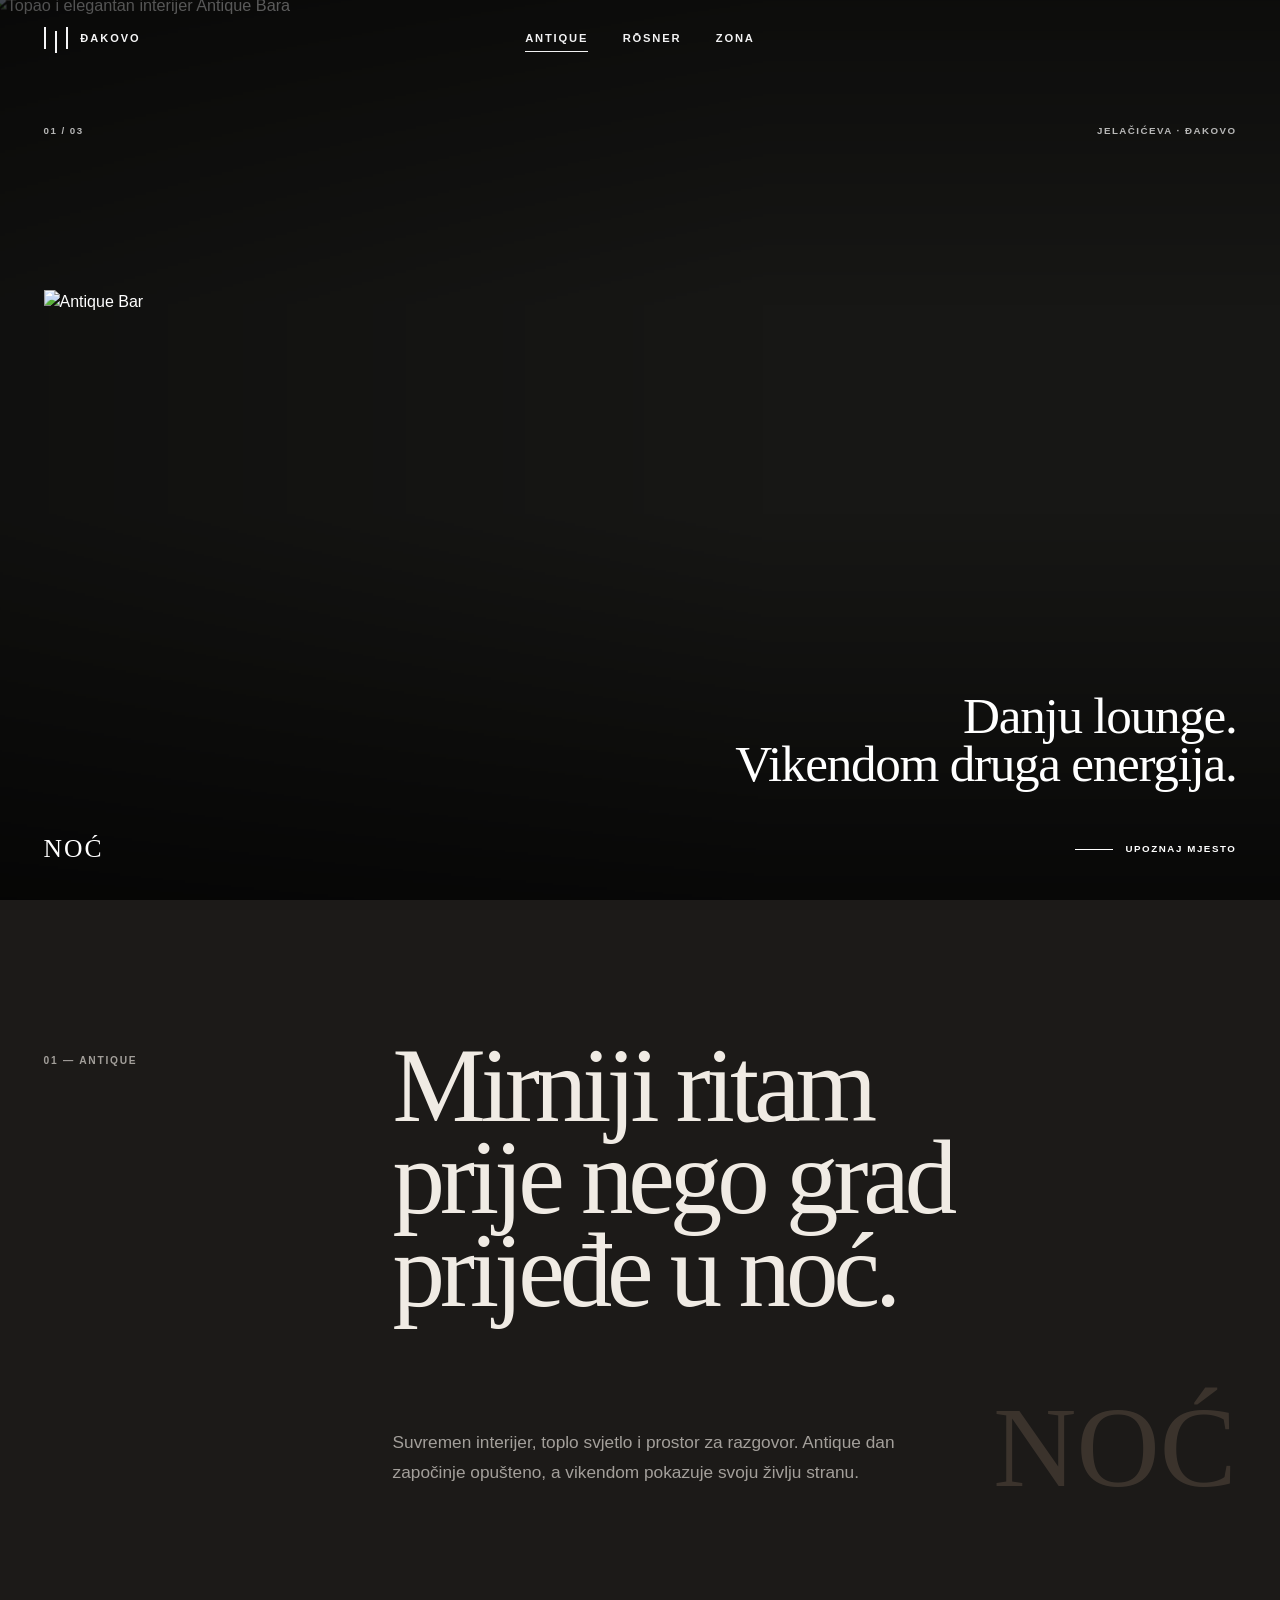
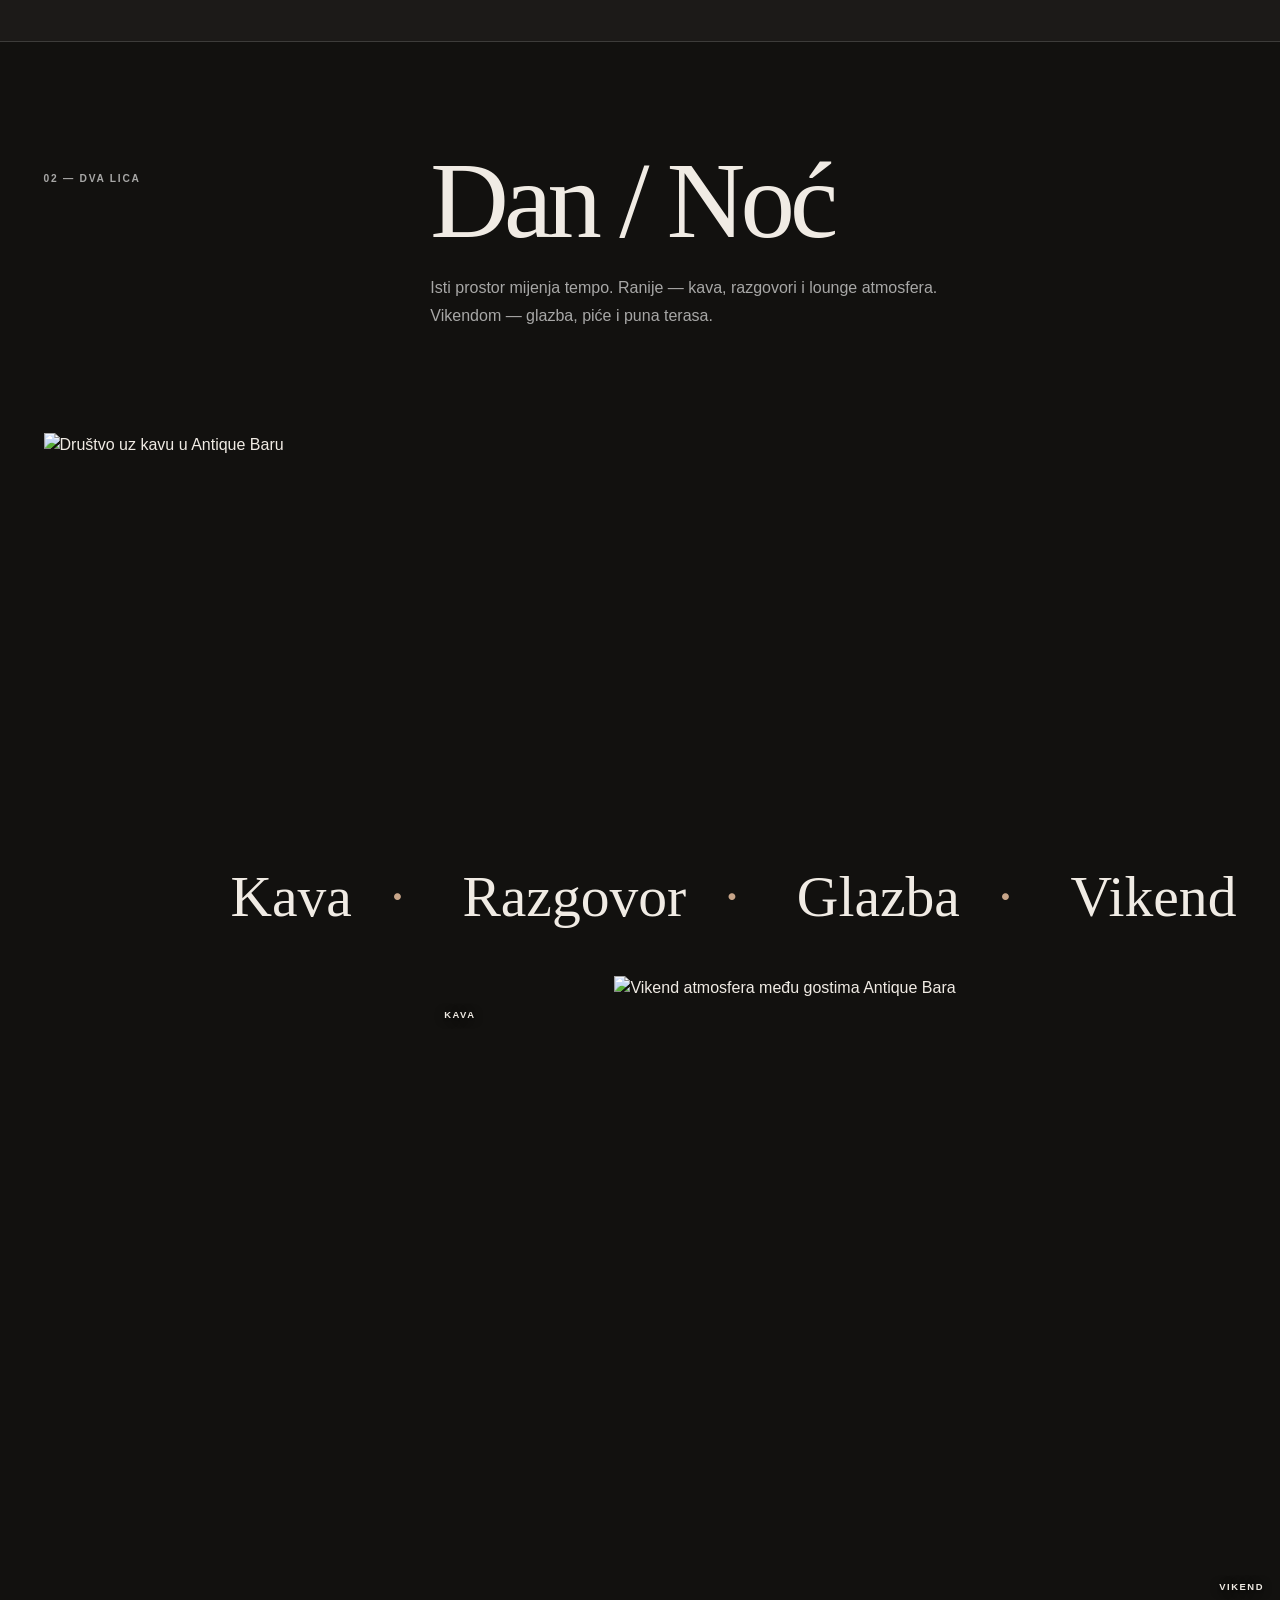
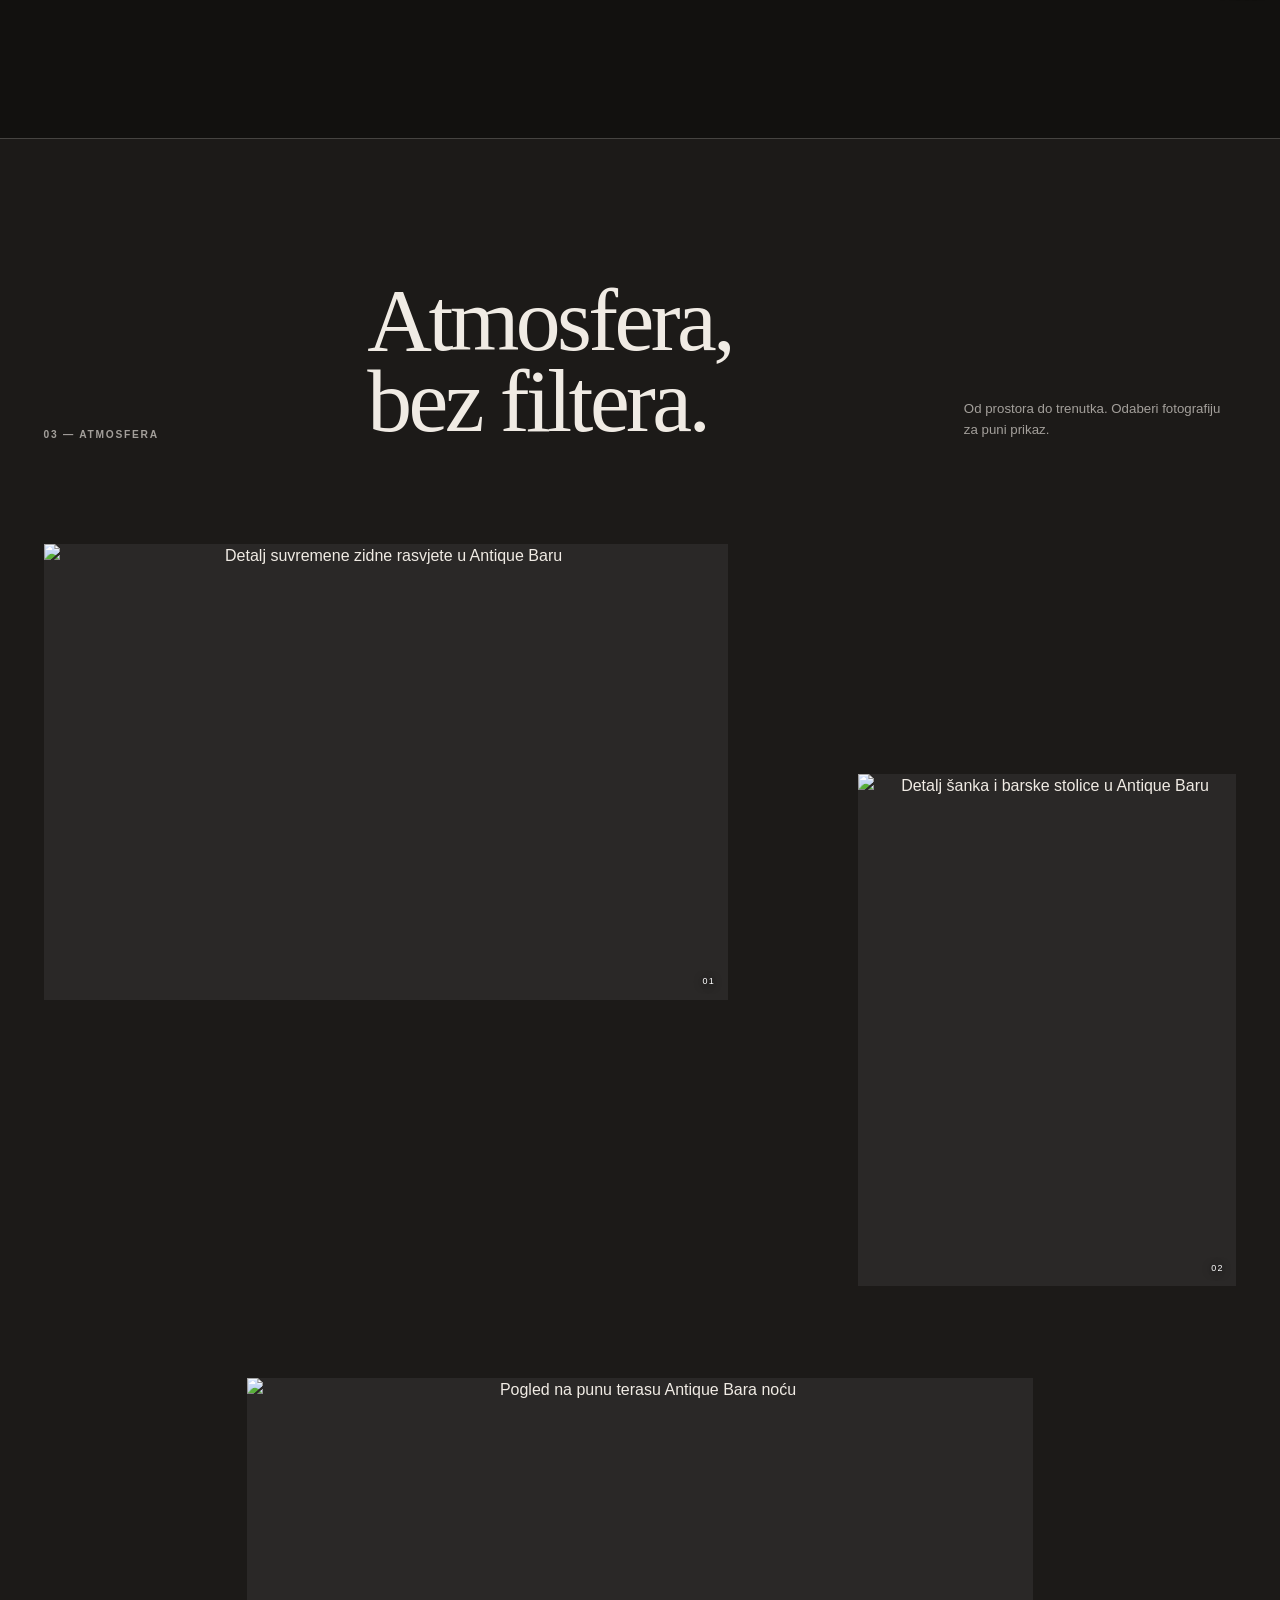
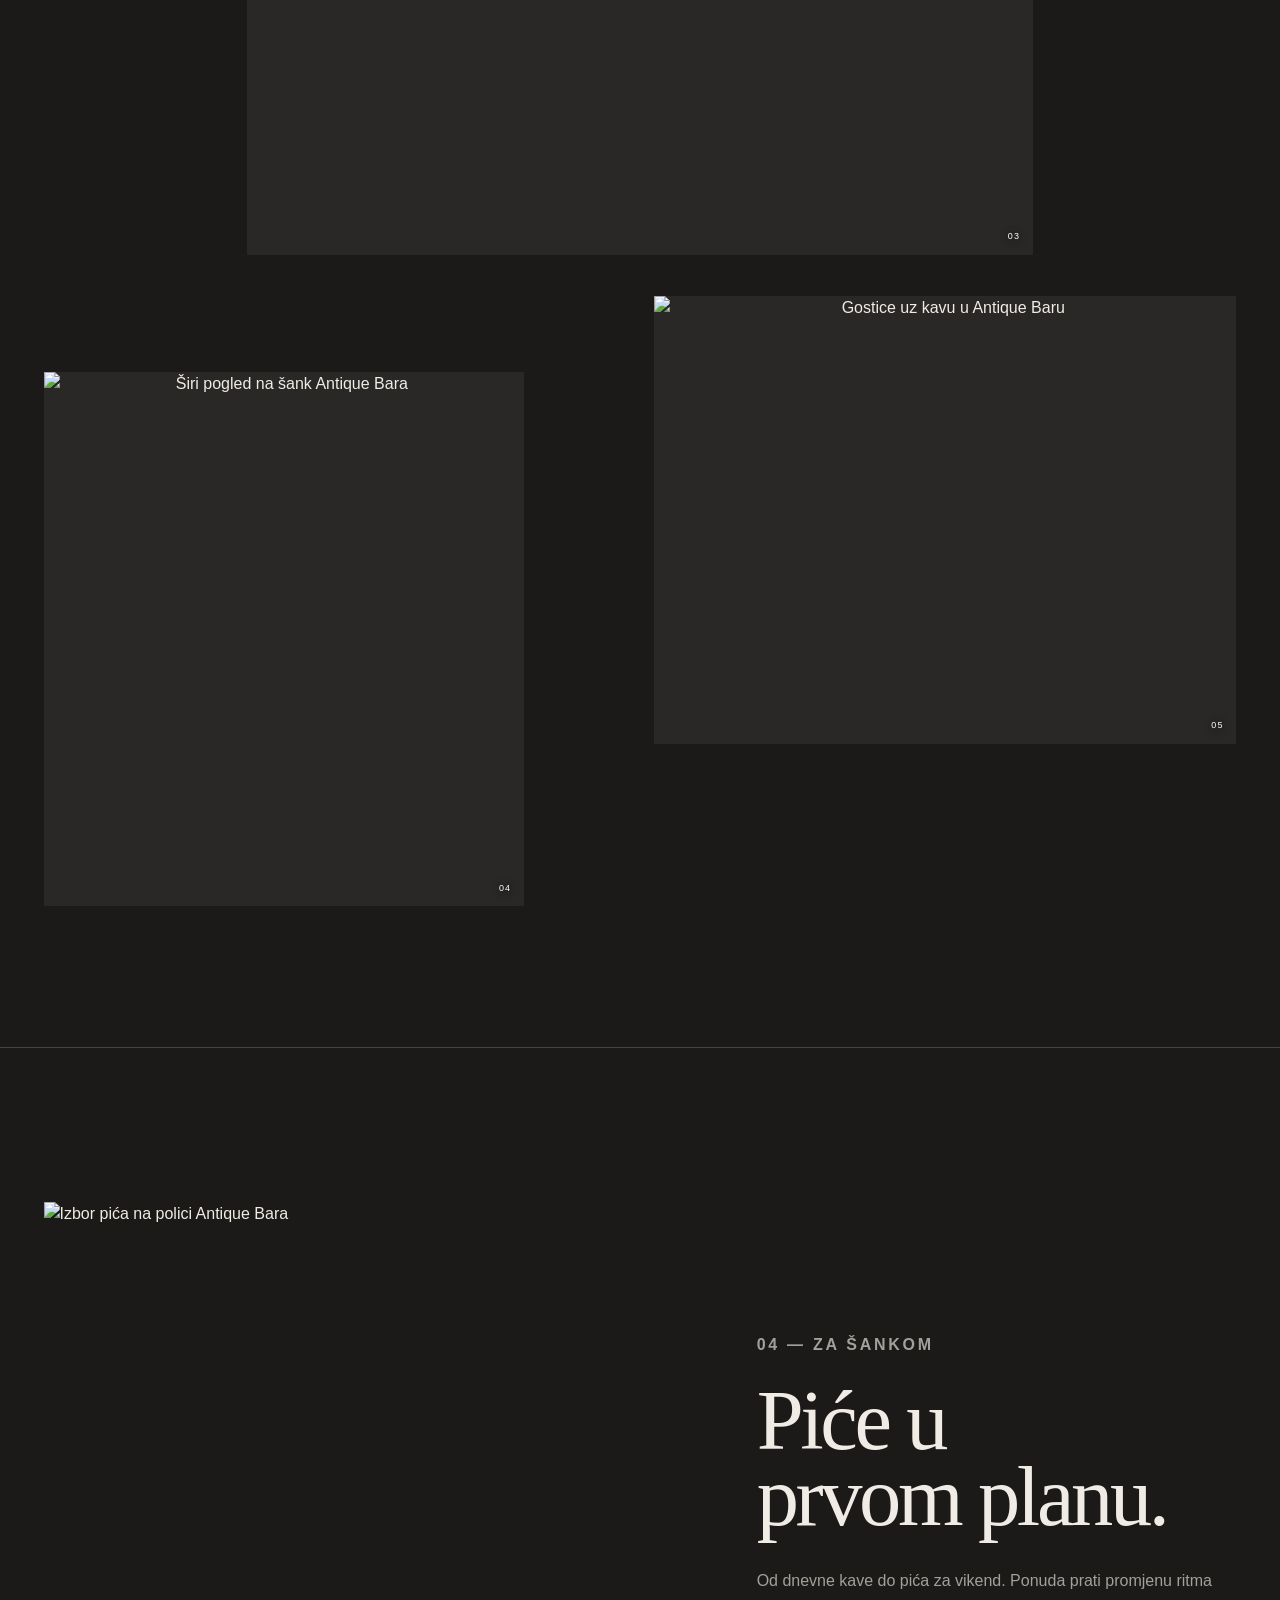
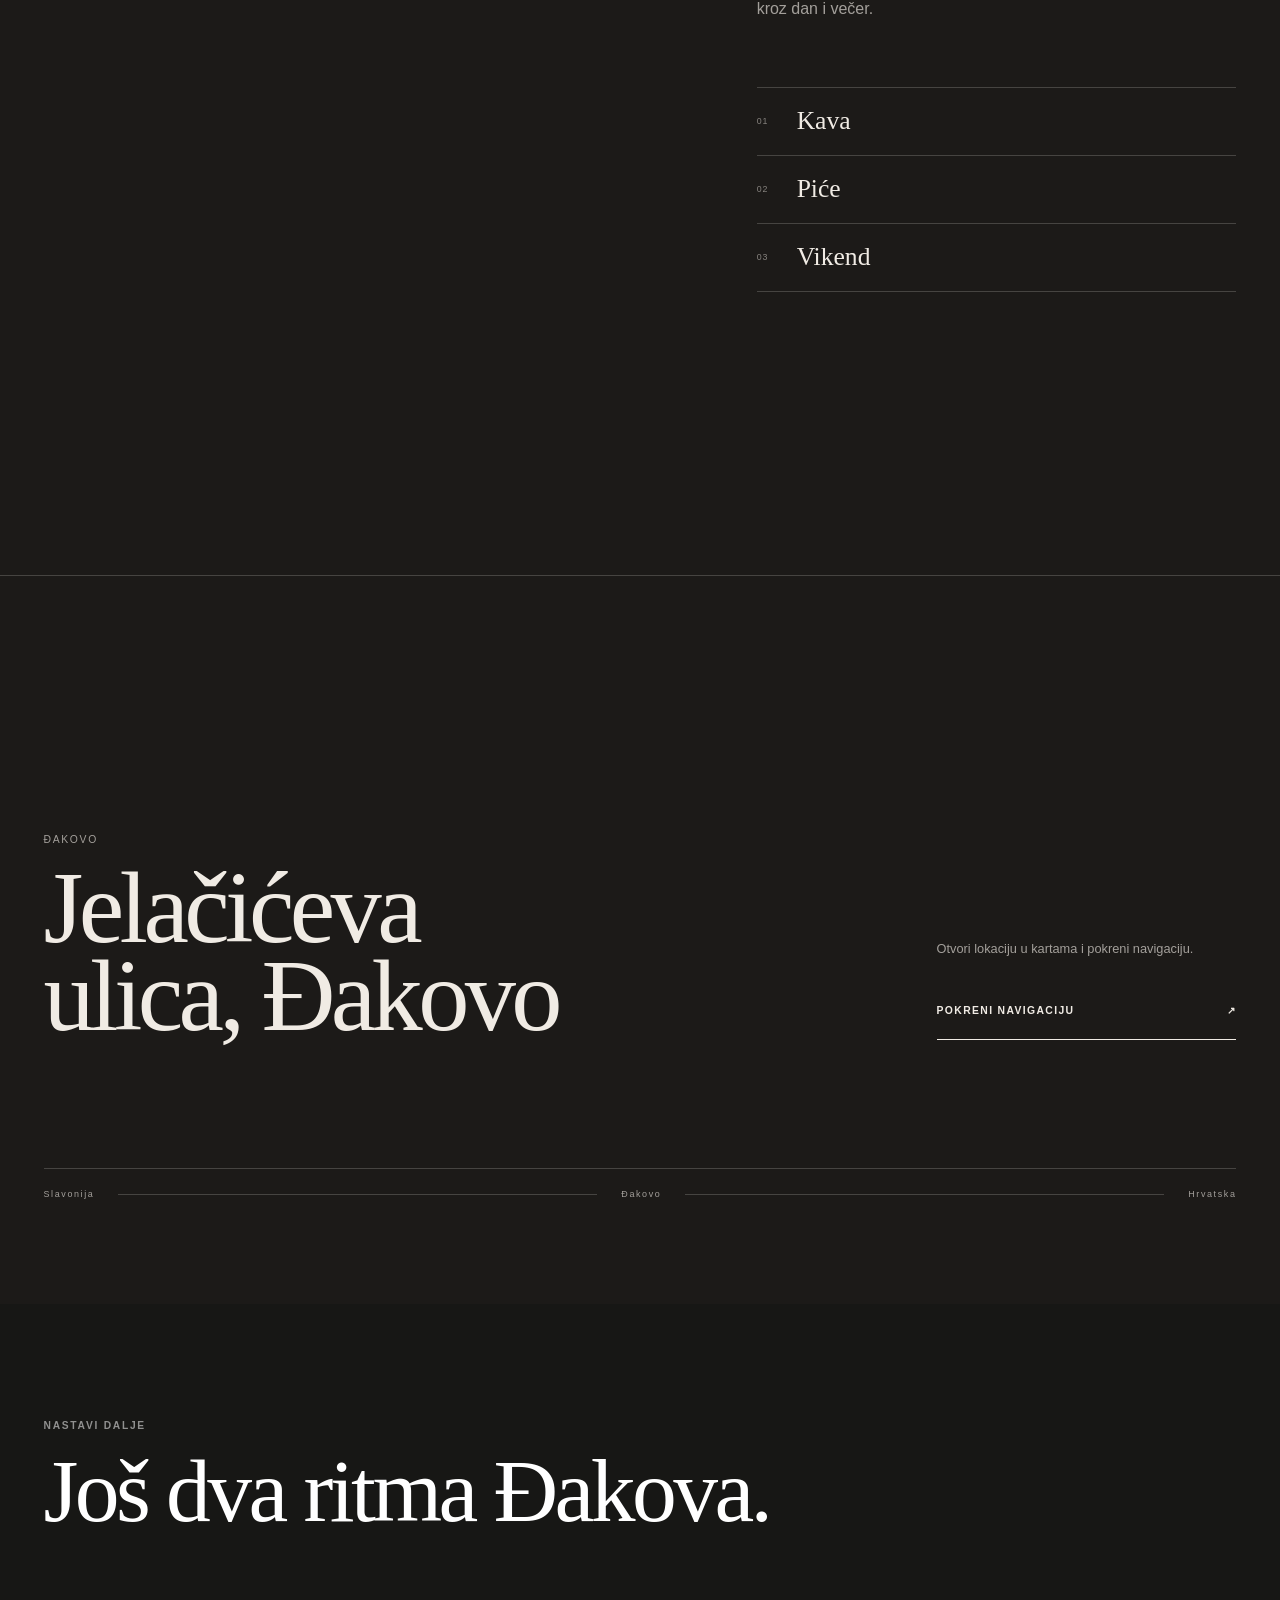
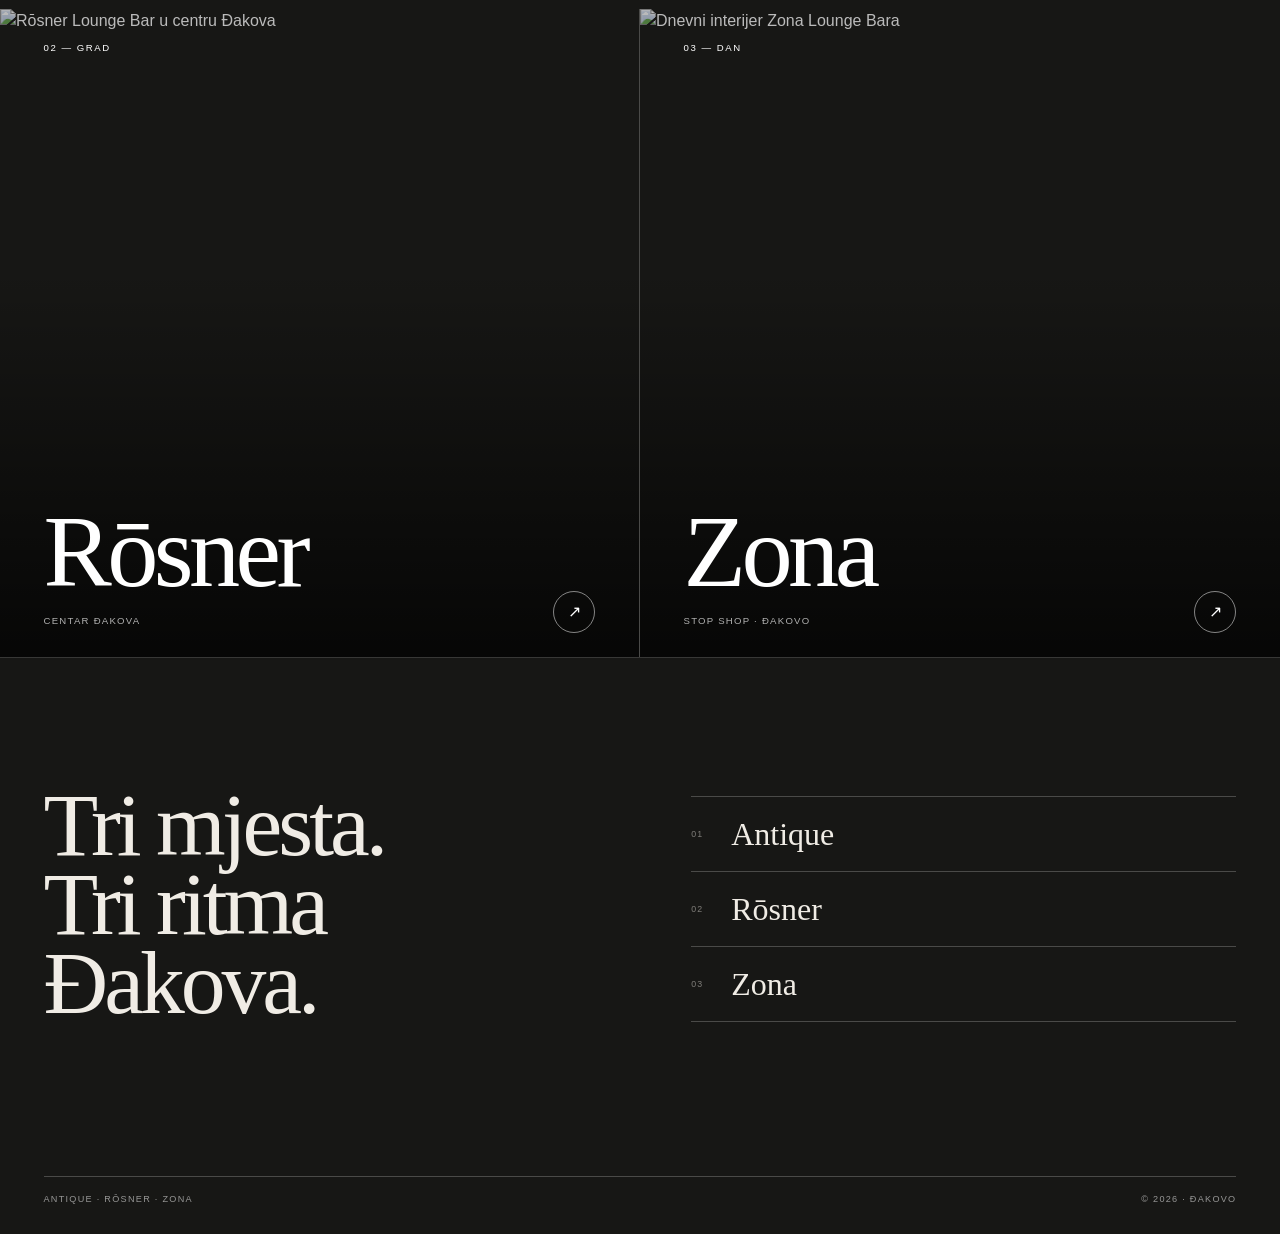
==== antiquebar.html @ 0ce7a8df "Add files via upload" ====
<!doctype html>
<html lang="hr">
  <head>
    <meta charset="utf-8">
    <meta name="viewport" content="width=device-width, initial-scale=1">
    <meta name="theme-color" content="#1c1a18">
    <meta name="description" content="Antique Bar u Jelačićevoj ulici u Đakovu — elegantan lounge tijekom dana i druga energija vikendom.">
    <title>Antique Bar | Đakovo</title>
    <link rel="icon" href="assets/icon.svg" type="image/svg+xml">
    <link rel="stylesheet" href="styles.css">
    <script src="script.js" defer></script>
  </head>
  <body>
    <a class="skip-link" href="#main-content">Preskoči na sadržaj</a>
    <header class="site-header site-header--antique">
      <a href="index.html" class="site-mark" aria-label="Početna stranica" data-page-link><span aria-hidden="true" class="site-mark__bars"><i></i><i></i><i></i></span><span class="site-mark__text">Đakovo</span></a>
      <nav class="desktop-nav" aria-label="Odabir lokala"><a class="is-active" href="antiquebar.html">Antique</a><a href="rosner.html" data-page-link>Rōsner</a><a href="zona.html" data-page-link>Zona</a></nav>
      <button class="menu-toggle" type="button" aria-expanded="false" aria-controls="mobile-menu" aria-label="Otvori izbornik" data-menu-toggle><span>Menu</span><svg aria-hidden="true" viewBox="0 0 24 24" fill="none"><path d="M3 7h18M3 17h18" stroke="currentColor" stroke-width="1.5"/></svg></button>
      <span class="scroll-progress" aria-hidden="true"></span>
    </header>
    <div id="mobile-menu" class="mobile-menu" aria-hidden="true" data-mobile-menu>
      <p class="mobile-menu__label">Tri ritma Đakova</p>
      <nav aria-label="Mobilni odabir lokala"><div><a href="antiquebar.html"><span>01</span><strong>Antique</strong><small>Noć</small></a></div><div><a href="rosner.html" data-page-link><span>02</span><strong>Rōsner</strong><small>Grad</small></a></div><div><a href="zona.html" data-page-link><span>03</span><strong>Zona</strong><small>Dan</small></a></div></nav>
      <div class="mobile-menu__footer"><span>Antique · Rōsner · Zona</span><span>Đakovo</span></div>
    </div>

    <main id="main-content" class="venue-page" data-theme="antique">
      <section class="venue-hero venue-hero--antique" aria-labelledby="venue-title">
        <h1 id="venue-title" class="sr-only">Antique Bar</h1>
        <img class="venue-hero__image" src="assets/images/antique/bar-wide.webp" alt="Topao i elegantan interijer Antique Bara" width="1536" height="1024" fetchpriority="high">
        <span class="venue-hero__overlay" aria-hidden="true"></span>
        <div class="venue-hero__content">
          <p class="venue-hero__meta"><span>01 / 03</span><span>Jelačićeva · Đakovo</span></p>
          <img class="venue-hero__logo" src="assets/images/antique/logo.png" alt="Antique Bar" width="1942" height="809">
          <p class="venue-hero__statement"><span>Danju lounge.</span><span>Vikendom druga energija.</span></p>
        </div>
        <div class="venue-hero__bottom"><span>Noć</span><a href="#intro" class="scroll-cue"><i aria-hidden="true"></i>Upoznaj mjesto</a></div>
      </section>

      <section id="intro" class="venue-intro section-shell">
        <p class="section-eyebrow" data-reveal>01 — Antique</p>
        <div class="venue-intro__title" data-reveal><h2>Mirniji ritam prije nego grad prijeđe u noć.</h2></div>
        <div class="venue-intro__body" data-reveal><p>Suvremen interijer, toplo svjetlo i prostor za razgovor. Antique dan započinje opušteno, a vikendom pokazuje svoju življu stranu.</p><span aria-hidden="true">Noć</span></div>
      </section>

      <section class="venue-story venue-story--antique">
        <div class="section-shell venue-story__header"><p class="section-eyebrow" data-reveal>02 — Dva lica</p><div data-reveal><h2>Dan / Noć</h2><p>Isti prostor mijenja tempo. Ranije — kava, razgovori i lounge atmosfera. Vikendom — glazba, piće i puna terasa.</p></div></div>
        <div class="venue-story__visuals">
          <div class="story-image story-image--primary" data-reveal><img src="assets/images/antique/coffee-friends.webp" alt="Društvo uz kavu u Antique Baru" width="1081" height="1455" loading="lazy"><span>Kava</span></div>
          <div class="story-words" aria-hidden="true"><span>Kava</span><span>Razgovor</span><span>Glazba</span><span>Vikend</span></div>
          <div class="story-image story-image--secondary" data-reveal><img src="assets/images/antique/nightlife.webp" alt="Vikend atmosfera među gostima Antique Bara" width="1254" height="1254" loading="lazy"><span>Vikend</span></div>
        </div>
      </section>

      <section class="venue-gallery section-shell" aria-labelledby="gallery-title">
        <div class="venue-gallery__header"><p class="section-eyebrow">03 — Atmosfera</p><h2 id="gallery-title">Atmosfera, bez filtera.</h2><p>Od prostora do trenutka. Odaberi fotografiju za puni prikaz.</p></div>
        <div class="gallery-grid">
          <button class="gallery-item" type="button" data-gallery-item data-src="assets/images/antique/wall-lights.webp" data-alt="Detalj suvremene zidne rasvjete u Antique Baru" aria-label="Otvori fotografiju 1"><img src="assets/images/antique/wall-lights.webp" alt="Detalj suvremene zidne rasvjete u Antique Baru" width="1536" height="1024" loading="lazy"><span>01</span></button>
          <button class="gallery-item" type="button" data-gallery-item data-src="assets/images/antique/bar-detail.webp" data-alt="Detalj šanka i barske stolice u Antique Baru" aria-label="Otvori fotografiju 2"><img src="assets/images/antique/bar-detail.webp" alt="Detalj šanka i barske stolice u Antique Baru" width="1531" height="1027" loading="lazy"><span>02</span></button>
          <button class="gallery-item" type="button" data-gallery-item data-src="assets/images/antique/terrace-night-wide.webp" data-alt="Pogled na punu terasu Antique Bara noću" aria-label="Otvori fotografiju 3"><img src="assets/images/antique/terrace-night-wide.webp" alt="Pogled na punu terasu Antique Bara noću" width="1475" height="1066" loading="lazy"><span>03</span></button>
          <button class="gallery-item" type="button" data-gallery-item data-src="assets/images/antique/bar-wide.webp" data-alt="Širi pogled na šank Antique Bara" aria-label="Otvori fotografiju 4"><img src="assets/images/antique/bar-wide.webp" alt="Širi pogled na šank Antique Bara" width="1536" height="1024" loading="lazy"><span>04</span></button>
          <button class="gallery-item" type="button" data-gallery-item data-src="assets/images/antique/coffee-friends.webp" data-alt="Gostice uz kavu u Antique Baru" aria-label="Otvori fotografiju 5"><img src="assets/images/antique/coffee-friends.webp" alt="Gostice uz kavu u Antique Baru" width="1081" height="1455" loading="lazy"><span>05</span></button>
        </div>
      </section>

      <section class="venue-offer section-shell">
        <div class="venue-offer__image" data-reveal><img src="assets/images/antique/bar-bottles.webp" alt="Izbor pića na polici Antique Bara" width="1531" height="1027" loading="lazy"></div>
        <div class="venue-offer__copy"><p class="section-eyebrow" data-reveal>04 — Za šankom</p><div data-reveal><h2>Piće u prvom planu.</h2><p>Od dnevne kave do pića za vikend. Ponuda prati promjenu ritma kroz dan i večer.</p></div><div class="offer-tags" data-reveal><span><small>01</small>Kava</span><span><small>02</small>Piće</span><span><small>03</small>Vikend</span></div></div>
      </section>

      <section class="venue-location section-shell">
        <p class="section-eyebrow" data-reveal>06 — Pronađi nas</p>
        <div class="venue-location__grid"><div data-reveal><p class="venue-location__city">Đakovo</p><h2>Jelačićeva ulica, Đakovo</h2></div><div class="venue-location__action" data-reveal><p>Otvori lokaciju u kartama i pokreni navigaciju.</p><a href="https://www.google.com/maps/search/?api=1&amp;query=Antique+Bar+%C4%90akovo" target="_blank" rel="noreferrer">Pokreni navigaciju <b aria-hidden="true">↗</b></a></div></div>
        <div class="venue-location__coordinates" aria-hidden="true"><span>Slavonija</span><i></i><span>Đakovo</span><i></i><span>Hrvatska</span></div>
      </section>

      <section class="related-venues" aria-labelledby="related-title">
        <div class="section-shell related-venues__title"><p class="section-eyebrow">Nastavi dalje</p><h2 id="related-title">Još dva ritma Đakova.</h2></div>
        <div class="related-venues__grid">
          <a href="rosner.html" class="related-card related-card--rosner" data-page-link><img src="assets/images/rosner/main.webp" alt="Rōsner Lounge Bar u centru Đakova" width="1448" height="1086" loading="lazy"><span class="related-card__shade"></span><span class="related-card__meta">02 — Grad</span><span class="related-card__name">Rōsner</span><span class="related-card__location">Centar Đakova</span><span class="related-card__arrow">↗</span></a>
          <a href="zona.html" class="related-card related-card--zona" data-page-link><img src="assets/images/zona/interior-3.webp" alt="Dnevni interijer Zona Lounge Bara" width="1269" height="1240" loading="lazy"><span class="related-card__shade"></span><span class="related-card__meta">03 — Dan</span><span class="related-card__name">Zona</span><span class="related-card__location">STOP SHOP · Đakovo</span><span class="related-card__arrow">↗</span></a>
        </div>
      </section>
    </main>

    <footer class="site-footer"><div class="site-footer__top"><p>Tri mjesta.<br>Tri ritma Đakova.</p><nav aria-label="Lokali u podnožju"><a href="antiquebar.html"><span>01</span>Antique</a><a href="rosner.html" data-page-link><span>02</span>Rōsner</a><a href="zona.html" data-page-link><span>03</span>Zona</a></nav></div><div class="site-footer__bottom"><span>Antique · Rōsner · Zona</span><span>© <span data-year></span> · Đakovo</span></div></footer>

    <div class="lightbox" data-lightbox hidden role="dialog" aria-modal="true" aria-label="Galerija fotografija">
      <button type="button" class="lightbox__close" data-lightbox-close><span>Zatvori</span><b aria-hidden="true">×</b></button>
      <button type="button" class="lightbox__nav lightbox__nav--prev" data-lightbox-prev><span aria-hidden="true">←</span><span class="sr-only">Prethodna fotografija</span></button>
      <div class="lightbox__image"><img data-lightbox-image alt=""></div>
      <p class="lightbox__caption"><span data-lightbox-count></span><span data-lightbox-caption></span></p>
      <button type="button" class="lightbox__nav lightbox__nav--next" data-lightbox-next><span aria-hidden="true">→</span><span class="sr-only">Sljedeća fotografija</span></button>
    </div>
  </body>
</html>
---- styles.css ----
@font-face {
  font-family: "Cormorant Garamond";
  src: url("assets/fonts/cormorant-latin.woff2") format("woff2");
  font-style: normal;
  font-weight: 400 600;
  font-display: swap;
  unicode-range: U+0000-00FF, U+0131, U+0152-0153, U+02BB-02BC, U+02C6, U+02DA, U+02DC, U+0304, U+0308, U+0329, U+2000-206F, U+20AC, U+2122, U+2191, U+2193, U+2212, U+2215, U+FEFF, U+FFFD;
}

@font-face {
  font-family: "Cormorant Garamond";
  src: url("assets/fonts/cormorant-latin-ext.woff2") format("woff2");
  font-style: normal;
  font-weight: 400 600;
  font-display: swap;
  unicode-range: U+0100-02BA, U+02BD-02C5, U+02C7-02CC, U+02CE-02D7, U+02DD-02FF, U+0304, U+0308, U+0329, U+1D00-1DBF, U+1E00-1E9F, U+1EF2-1EFF, U+2020, U+20A0-20AB, U+20AD-20C0, U+2113, U+2C60-2C7F, U+A720-A7FF;
}

@font-face {
  font-family: "Manrope";
  src: url("assets/fonts/manrope-latin.woff2") format("woff2");
  font-style: normal;
  font-weight: 400 600;
  font-display: swap;
  unicode-range: U+0000-00FF, U+0131, U+0152-0153, U+02BB-02BC, U+02C6, U+02DA, U+02DC, U+0304, U+0308, U+0329, U+2000-206F, U+20AC, U+2122, U+2191, U+2193, U+2212, U+2215, U+FEFF, U+FFFD;
}

@font-face {
  font-family: "Manrope";
  src: url("assets/fonts/manrope-latin-ext.woff2") format("woff2");
  font-style: normal;
  font-weight: 400 600;
  font-display: swap;
  unicode-range: U+0100-02BA, U+02BD-02C5, U+02C7-02CC, U+02CE-02D7, U+02DD-02FF, U+0304, U+0308, U+0329, U+1D00-1DBF, U+1E00-1E9F, U+1EF2-1EFF, U+2020, U+20A0-20AB, U+20AD-20C0, U+2113, U+2C60-2C7F, U+A720-A7FF;
}

:root {
  --font-display: "Cormorant Garamond";
  --font-sans: "Manrope";
  --ink: #171715;
  --paper: #eeeae2;
  --line: rgba(255, 255, 255, 0.22);
  --header-height: 76px;
  --page-gutter: clamp(1.25rem, 3.4vw, 4.5rem);
}

* {
  box-sizing: border-box;
}

html {
  scroll-behavior: smooth;
  background: var(--ink);
}

body {
  margin: 0;
  background: var(--ink);
  color: var(--paper);
  font-family: var(--font-sans), Arial, sans-serif;
  font-size: 16px;
  line-height: 1.5;
  text-rendering: optimizeLegibility;
  -webkit-font-smoothing: antialiased;
  transition: opacity 180ms ease;
}

body.is-leaving {
  opacity: 0.55;
}

body.menu-open {
  overflow: hidden;
}

body,
button,
a {
  cursor: default;
}

a,
button {
  color: inherit;
}

a {
  text-decoration: none;
}

button {
  font: inherit;
}

img {
  max-width: 100%;
  image-rendering: auto;
}

::selection {
  background: #c8aa90;
  color: #171715;
}

:focus-visible {
  outline: 2px solid currentColor;
  outline-offset: 4px;
}

.sr-only {
  position: absolute !important;
  width: 1px !important;
  height: 1px !important;
  padding: 0 !important;
  margin: -1px !important;
  overflow: hidden !important;
  clip: rect(0, 0, 0, 0) !important;
  white-space: nowrap !important;
  border: 0 !important;
}

.skip-link {
  position: fixed;
  z-index: 1000;
  top: 0.75rem;
  left: 0.75rem;
  padding: 0.75rem 1rem;
  color: #171715;
  background: #f4f0e9;
  transform: translateY(-180%);
  transition: transform 180ms ease;
}

.skip-link:focus {
  transform: translateY(0);
}

/* Header */
.site-header {
  position: fixed;
  z-index: 100;
  inset: 0 0 auto;
  height: var(--header-height);
  padding: 0 var(--page-gutter);
  display: grid;
  grid-template-columns: 1fr auto 1fr;
  align-items: center;
  color: #fff;
  mix-blend-mode: difference;
  pointer-events: none;
}

.site-header > * {
  pointer-events: auto;
}

.site-mark {
  justify-self: start;
  display: inline-flex;
  align-items: center;
  min-height: 44px;
  gap: 0.8rem;
  font-size: 0.69rem;
  font-weight: 600;
  letter-spacing: 0.18em;
  text-transform: uppercase;
}

.site-mark__bars {
  display: inline-flex;
  width: 24px;
  height: 22px;
  align-items: stretch;
  justify-content: space-between;
}

.site-mark__bars i {
  width: 2px;
  background: currentColor;
  display: block;
}

.site-mark__bars i:nth-child(2) {
  transform: translateY(4px);
}

.desktop-nav {
  display: flex;
  align-items: center;
  gap: clamp(1.4rem, 2.7vw, 3.25rem);
}

.desktop-nav a {
  position: relative;
  display: inline-grid;
  place-items: center;
  min-height: 44px;
  font-size: 0.7rem;
  font-weight: 600;
  letter-spacing: 0.16em;
  text-transform: uppercase;
}

.desktop-nav a::after {
  content: "";
  position: absolute;
  right: 0;
  bottom: 8px;
  left: 0;
  height: 1px;
  background: currentColor;
  transform: scaleX(0);
  transform-origin: right;
  transition: transform 400ms cubic-bezier(0.22, 1, 0.36, 1);
}

.desktop-nav a:hover::after,
.desktop-nav a.is-active::after {
  transform: scaleX(1);
  transform-origin: left;
}

.menu-toggle {
  justify-self: end;
  border: 0;
  background: transparent;
  padding: 0;
  display: none;
  min-width: 44px;
  min-height: 44px;
  align-items: center;
  justify-content: flex-end;
  gap: 0.65rem;
  text-transform: uppercase;
  font-size: 0.68rem;
  font-weight: 600;
  letter-spacing: 0.16em;
}

.menu-toggle svg {
  width: 18px;
}

.scroll-progress {
  position: absolute;
  right: 0;
  bottom: 0;
  left: 0;
  height: 1px;
  background: currentColor;
  transform-origin: left;
}

.mobile-menu {
  position: fixed;
  z-index: 90;
  inset: 0;
  padding: calc(var(--header-height) + 3rem) var(--page-gutter) 1.75rem;
  display: flex;
  flex-direction: column;
  background: #171715;
  color: #f4f0e9;
  clip-path: inset(0 0 100% 0);
  visibility: hidden;
  pointer-events: none;
  transition:
    clip-path 550ms cubic-bezier(0.76, 0, 0.24, 1),
    visibility 0s linear 550ms;
}

.mobile-menu.is-open {
  clip-path: inset(0 0 0 0);
  visibility: visible;
  pointer-events: auto;
  transition:
    clip-path 550ms cubic-bezier(0.76, 0, 0.24, 1),
    visibility 0s;
}

.mobile-menu__label {
  margin: 0 0 2rem;
  font-size: 0.67rem;
  letter-spacing: 0.16em;
  text-transform: uppercase;
  color: rgba(255, 255, 255, 0.52);
}

.mobile-menu nav {
  border-top: 1px solid rgba(255, 255, 255, 0.18);
}

.mobile-menu nav a {
  min-height: 90px;
  display: grid;
  grid-template-columns: 2.5rem 1fr auto;
  align-items: center;
  border-bottom: 1px solid rgba(255, 255, 255, 0.18);
}

.mobile-menu nav span,
.mobile-menu nav small {
  font-size: 0.63rem;
  letter-spacing: 0.14em;
  text-transform: uppercase;
  opacity: 0.55;
}

.mobile-menu nav strong {
  font-family: var(--font-display), Georgia, serif;
  font-size: clamp(2rem, 8vw, 3rem);
  font-weight: 400;
  line-height: 1;
}

.mobile-menu__footer {
  margin-top: auto;
  display: flex;
  justify-content: space-between;
  font-size: 0.63rem;
  letter-spacing: 0.12em;
  text-transform: uppercase;
  opacity: 0.6;
}

/* Homepage selector */
.home-page {
  background: #171715;
  color: #f3eee6;
}

.venue-selector {
  position: relative;
  min-height: 100svh;
  overflow: hidden;
  background: #10100f;
}

.venue-selector__intro {
  position: absolute;
  z-index: 8;
  inset: calc(var(--header-height) + 1.25rem) var(--page-gutter) auto;
  display: flex;
  justify-content: space-between;
  pointer-events: none;
  font-size: 0.61rem;
  font-weight: 600;
  letter-spacing: 0.18em;
  text-transform: uppercase;
  color: rgba(255, 255, 255, 0.66);
}

.venue-selector__grid {
  min-height: 100svh;
  display: flex;
}

.venue-panel {
  position: relative;
  min-width: 0;
  flex: 1 1 33.333%;
  overflow: hidden;
  border-right: 1px solid rgba(255, 255, 255, 0.22);
  background: #171715;
  transition: flex-grow 700ms cubic-bezier(0.22, 1, 0.36, 1);
}

.venue-selector__grid:has(.venue-panel:hover) .venue-panel {
  flex-grow: 0.83;
}

.venue-selector__grid:has(.venue-panel:hover) .venue-panel:hover {
  flex-grow: 1.35;
}

.venue-selector__grid:has(.venue-panel:focus-within) .venue-panel {
  flex-grow: 0.83;
}

.venue-selector__grid:has(.venue-panel:focus-within) .venue-panel:focus-within {
  flex-grow: 1.35;
}

.venue-panel:last-child {
  border-right: 0;
}

.venue-panel > a {
  position: absolute;
  inset: 0;
  display: block;
}

.venue-panel__image {
  position: absolute;
  inset: 0;
  width: 100%;
  height: 100%;
  object-fit: cover;
  opacity: 0.84;
  filter: saturate(0.78) contrast(1.04);
  transform: scale(1.005);
  transition:
    transform 900ms cubic-bezier(0.22, 1, 0.36, 1),
    opacity 700ms ease,
    filter 700ms ease;
}

.venue-panel--antique .venue-panel__image {
  filter: saturate(0.86) contrast(1.04) brightness(0.9);
}

.venue-panel--rosner .venue-panel__image {
  filter: saturate(0.72) contrast(1.05) brightness(0.87);
}

.venue-panel--zona .venue-panel__image {
  filter: saturate(0.78) contrast(1.02) brightness(0.9);
}

.venue-panel:hover .venue-panel__image,
.venue-panel:focus-within .venue-panel__image {
  opacity: 0.93;
  filter: saturate(0.96) contrast(1.02);
  transform: scale(1.035);
}

.venue-panel__shade {
  position: absolute;
  inset: 0;
  background: linear-gradient(180deg, rgba(0, 0, 0, 0.35), transparent 33%, rgba(0, 0, 0, 0.82));
}

.venue-panel__index {
  position: absolute;
  top: calc(var(--header-height) + 5.75rem);
  left: clamp(1.2rem, 2.4vw, 2.8rem);
  font-size: 0.58rem;
  letter-spacing: 0.15em;
  text-transform: uppercase;
  color: rgba(255, 255, 255, 0.64);
}

.venue-panel__content {
  position: absolute;
  right: clamp(1.2rem, 2.4vw, 2.8rem);
  bottom: clamp(2rem, 5vw, 4.5rem);
  left: clamp(1.2rem, 2.4vw, 2.8rem);
  display: grid;
  grid-template-columns: 1fr auto;
  align-items: end;
  gap: 1.2rem;
}

.venue-panel__logo {
  grid-column: 1 / -1;
  width: min(100%, 310px);
  height: 92px;
  object-fit: contain;
  object-position: left center;
}

.venue-panel--rosner .venue-panel__logo {
  height: 116px;
  width: min(100%, 330px);
}

.venue-panel__concept {
  grid-column: 1 / -1;
  font-family: var(--font-display), Georgia, serif;
  font-size: clamp(3.4rem, 6vw, 7rem);
  font-weight: 400;
  line-height: 0.75;
  letter-spacing: -0.04em;
  text-transform: uppercase;
}

.venue-panel--antique .venue-panel__concept {
  color: #d6b69c;
}

.venue-panel--rosner .venue-panel__concept {
  color: #c6d0c1;
}

.venue-panel--zona .venue-panel__concept {
  color: #dec5a4;
}

.venue-panel__details {
  display: grid;
  gap: 0.3rem;
  min-width: 200px;
  font-size: 0.65rem;
  letter-spacing: 0.08em;
  text-transform: uppercase;
  opacity: 0;
  transform: translateY(10px);
  transition: 500ms cubic-bezier(0.22, 1, 0.36, 1);
}

.venue-panel:hover .venue-panel__details,
.venue-panel:focus-within .venue-panel__details {
  opacity: 0.72;
  transform: none;
}

.venue-panel__cta {
  display: inline-flex;
  align-items: center;
  justify-content: flex-end;
  gap: 0.5rem;
  font-size: 0.65rem;
  font-weight: 600;
  letter-spacing: 0.12em;
  text-transform: uppercase;
}

.venue-panel__cta svg {
  width: 16px;
  transition: transform 350ms ease;
}

.venue-panel:hover .venue-panel__cta svg {
  transform: translate(3px, -3px);
}

.home-statement {
  min-height: 100svh;
  padding: clamp(7rem, 14vw, 13rem) var(--page-gutter) clamp(6rem, 10vw, 9rem);
  display: grid;
  grid-template-columns: 1.25fr 0.75fr;
  gap: 8vw;
  align-items: end;
  background: #e9e4da;
  color: #181816;
}

.home-statement__heading > span {
  display: block;
  margin-bottom: 2rem;
  font-size: 0.68rem;
  font-weight: 600;
  letter-spacing: 0.17em;
  text-transform: uppercase;
}

.home-statement h2 {
  margin: 0;
  font-family: var(--font-display), Georgia, serif;
  font-size: clamp(4rem, 9.5vw, 10.5rem);
  font-weight: 400;
  line-height: 0.82;
  letter-spacing: -0.052em;
}

.home-statement__venues {
  border-top: 1px solid rgba(0, 0, 0, 0.28);
}

.home-statement__venues a {
  min-height: 88px;
  display: grid;
  grid-template-columns: 2.5rem 1fr auto 1.25rem;
  align-items: center;
  border-bottom: 1px solid rgba(0, 0, 0, 0.28);
}

.home-statement__venues span,
.home-statement__venues small {
  font-size: 0.6rem;
  letter-spacing: 0.13em;
  text-transform: uppercase;
  opacity: 0.55;
}

.home-statement__venues strong {
  font-family: var(--font-display), Georgia, serif;
  font-size: clamp(1.9rem, 3vw, 3rem);
  font-weight: 400;
}

.home-statement__venues svg {
  width: 16px;
  transition: transform 300ms ease;
}

.home-statement__venues a:hover svg {
  transform: translate(3px, -3px);
}

/* Shared venue theme */
.venue-page {
  --theme-bg: #ece8df;
  --theme-fg: #191917;
  --theme-muted: rgba(25, 25, 23, 0.66);
  --theme-line: rgba(25, 25, 23, 0.22);
  --theme-accent: #b58b64;
  background: var(--theme-bg);
  color: var(--theme-fg);
  overflow: clip;
}

.venue-page[data-theme="antique"] {
  --theme-bg: #1c1a18;
  --theme-fg: #f0ebe4;
  --theme-muted: rgba(240, 235, 228, 0.64);
  --theme-line: rgba(240, 235, 228, 0.2);
  --theme-accent: #c7a589;
}

.venue-page[data-theme="rosner"] {
  --theme-bg: #e4e4de;
  --theme-fg: #171b18;
  --theme-muted: rgba(23, 27, 24, 0.62);
  --theme-line: rgba(23, 27, 24, 0.22);
  --theme-accent: #71806b;
}

.venue-page[data-theme="zona"] {
  --theme-bg: #ebe6dc;
  --theme-fg: #1c1b18;
  --theme-muted: rgba(28, 27, 24, 0.62);
  --theme-line: rgba(28, 27, 24, 0.2);
  --theme-accent: #ad8258;
}

.section-shell {
  width: 100%;
  padding-right: var(--page-gutter);
  padding-left: var(--page-gutter);
}

.section-eyebrow {
  margin: 0;
  font-size: 0.64rem;
  font-weight: 600;
  letter-spacing: 0.17em;
  line-height: 1.3;
  text-transform: uppercase;
  color: var(--theme-muted);
}

.venue-page h2 {
  text-wrap: balance;
}

/* Venue hero */
.venue-hero {
  position: relative;
  height: 100svh;
  min-height: 620px;
  overflow: hidden;
  color: #fff;
  background: #171715;
}

.venue-hero__image {
  position: absolute;
  inset: 0;
  width: 100%;
  height: 100%;
  object-fit: cover;
  transform: scale(1.015);
  animation: heroSettle 1.4s cubic-bezier(0.22, 1, 0.36, 1) both;
}

@keyframes heroSettle {
  from { transform: scale(1.055); opacity: 0.75; }
  to { transform: scale(1.015); opacity: 1; }
}

.venue-hero--antique .venue-hero__image {
  filter: saturate(0.86) brightness(0.74) contrast(1.08);
}

.venue-hero--rosner .venue-hero__image {
  filter: saturate(0.75) brightness(0.72) contrast(1.08);
}

.venue-hero--zona .venue-hero__image {
  filter: saturate(0.78) brightness(0.76) contrast(1.02);
}

.venue-hero__overlay {
  position: absolute;
  inset: 0;
  background:
    linear-gradient(180deg, rgba(0, 0, 0, 0.44), transparent 34%),
    linear-gradient(90deg, rgba(0, 0, 0, 0.28), transparent 60%),
    linear-gradient(0deg, rgba(0, 0, 0, 0.65), transparent 43%);
}

.architecture-grid {
  position: absolute;
  inset: 11% 5% 13% 49%;
  opacity: 0.24;
  background-image:
    linear-gradient(rgba(255, 255, 255, 0.22) 1px, transparent 1px),
    linear-gradient(90deg, rgba(255, 255, 255, 0.22) 1px, transparent 1px);
  background-size: 54px 54px;
  mask-image: linear-gradient(90deg, transparent, #000 24%, #000 75%, transparent);
}

.architecture-grid::before,
.architecture-grid::after {
  content: "";
  position: absolute;
  border: 1px solid rgba(255, 255, 255, 0.6);
  border-radius: 50%;
}

.architecture-grid::before {
  width: 180px;
  height: 180px;
  top: 22%;
  left: 18%;
}

.architecture-grid::after {
  width: 68px;
  height: 68px;
  right: 14%;
  bottom: 18%;
}

.venue-hero__content {
  position: absolute;
  z-index: 2;
  inset: calc(var(--header-height) + 3rem) var(--page-gutter) 7rem;
  display: grid;
  grid-template-rows: auto 1fr auto;
}

.venue-hero__meta {
  margin: 0;
  display: flex;
  justify-content: space-between;
  font-size: 0.61rem;
  font-weight: 600;
  letter-spacing: 0.15em;
  text-transform: uppercase;
  color: rgba(255, 255, 255, 0.7);
}

.venue-hero__logo {
  align-self: center;
  width: min(48vw, 690px);
  max-height: 250px;
  object-fit: contain;
  object-position: left center;
}

.venue-hero--antique .venue-hero__logo {
  width: min(53vw, 760px);
}

.venue-hero--rosner .venue-hero__logo {
  width: min(42vw, 620px);
  transform: translateX(-6%);
}

.venue-hero--zona .venue-hero__logo {
  width: min(43vw, 650px);
}

.venue-hero__statement {
  margin: 0 0 0 auto;
  display: grid;
  font-family: var(--font-display), Georgia, serif;
  font-size: clamp(2rem, 4vw, 4.8rem);
  font-weight: 400;
  line-height: 0.94;
  text-align: right;
  letter-spacing: -0.025em;
}

.venue-hero__bottom {
  position: absolute;
  z-index: 2;
  right: var(--page-gutter);
  bottom: 1.8rem;
  left: var(--page-gutter);
  display: flex;
  align-items: center;
  justify-content: space-between;
  font-size: 0.61rem;
  font-weight: 600;
  letter-spacing: 0.16em;
  text-transform: uppercase;
}

.venue-hero__bottom > span {
  font-family: var(--font-display), Georgia, serif;
  font-size: clamp(1.4rem, 2vw, 2.2rem);
  font-weight: 400;
  letter-spacing: 0.08em;
}

.scroll-cue {
  min-height: 44px;
  display: inline-flex;
  align-items: center;
  gap: 0.8rem;
}

.scroll-cue i {
  position: relative;
  width: 38px;
  height: 1px;
  overflow: hidden;
  background: rgba(255, 255, 255, 0.35);
}

.scroll-cue i::after {
  content: "";
  position: absolute;
  inset: 0;
  background: #fff;
  animation: scrollCue 2s ease-in-out infinite;
}

@keyframes scrollCue {
  0% { transform: translateX(-105%); }
  55%, 100% { transform: translateX(105%); }
}

/* Intro */
.venue-intro {
  min-height: 82svh;
  padding-top: clamp(7rem, 12vw, 12rem);
  padding-bottom: clamp(7rem, 12vw, 12rem);
  display: grid;
  grid-template-columns: 1fr 3.1fr;
  grid-template-rows: auto auto;
  column-gap: 6vw;
  align-items: start;
}

.venue-intro__title {
  max-width: 1200px;
}

.venue-intro__title h2 {
  margin: -0.13em 0 0;
  font-family: var(--font-display), Georgia, serif;
  font-size: clamp(4.2rem, 8.2vw, 9.5rem);
  font-weight: 400;
  line-height: 0.88;
  letter-spacing: -0.048em;
}

.venue-intro__body {
  grid-column: 2;
  margin-top: clamp(3rem, 7vw, 7rem);
  display: grid;
  grid-template-columns: minmax(260px, 520px) 1fr;
  gap: 4vw;
  align-items: end;
}

.venue-intro__body p {
  margin: 0;
  color: var(--theme-muted);
  font-size: clamp(1rem, 1.35vw, 1.3rem);
  line-height: 1.75;
}

.venue-intro__body > span {
  justify-self: end;
  font-family: var(--font-display), Georgia, serif;
  font-size: clamp(4rem, 9vw, 10rem);
  line-height: 0.7;
  color: var(--theme-accent);
  opacity: 0.18;
  text-transform: uppercase;
}

/* Story */
.venue-story {
  padding: clamp(6rem, 10vw, 10rem) 0;
  border-top: 1px solid var(--theme-line);
}

.venue-story--antique {
  background: #12110f;
}

.venue-story--rosner {
  color: #eaece7;
  background: #1d211e;
}

.venue-story--zona {
  color: #eeeae1;
  background: #27241f;
}

.venue-story--antique,
.venue-story--rosner,
.venue-story--zona {
  --theme-muted: rgba(255, 255, 255, 0.62);
  --theme-line: rgba(255, 255, 255, 0.18);
}

.venue-story__header {
  display: grid;
  grid-template-columns: 1fr 2.6fr;
  column-gap: 6vw;
}

.venue-story__header h2 {
  margin: -0.16em 0 1.5rem;
  font-family: var(--font-display), Georgia, serif;
  font-size: clamp(4rem, 8.5vw, 10rem);
  font-weight: 400;
  line-height: 0.9;
  letter-spacing: -0.045em;
}

.venue-story__header p {
  width: min(100%, 580px);
  margin: 0;
  color: rgba(255, 255, 255, 0.63);
  line-height: 1.75;
}

.venue-story__visuals {
  position: relative;
  min-height: clamp(860px, 92vw, 1280px);
  margin-top: clamp(4rem, 8vw, 8rem);
}

.story-image {
  position: absolute;
  overflow: hidden;
}

.story-image img {
  position: absolute;
  inset: 0;
  width: 100%;
  height: 100%;
  object-fit: cover;
  transition: transform 1.1s cubic-bezier(0.22, 1, 0.36, 1);
}

.story-image:hover img {
  transform: scale(1.025);
}

.story-image > span {
  position: absolute;
  right: 1rem;
  bottom: 1rem;
  font-size: 0.59rem;
  font-weight: 600;
  letter-spacing: 0.16em;
  text-transform: uppercase;
  text-shadow: 0 1px 10px #000;
}

.story-image--primary {
  top: 0;
  left: var(--page-gutter);
  width: min(35vw, 520px);
  aspect-ratio: 0.74;
}

.story-image--secondary {
  right: 0;
  bottom: 0;
  width: min(52vw, 850px);
  aspect-ratio: 1.05;
}

.story-words {
  position: absolute;
  z-index: 2;
  top: 37%;
  right: var(--page-gutter);
  left: 18vw;
  display: flex;
  justify-content: space-between;
  gap: 2rem;
  font-family: var(--font-display), Georgia, serif;
  font-size: clamp(2rem, 4.5vw, 5.5rem);
  line-height: 1;
  pointer-events: none;
}

.story-words span:not(:last-child)::after {
  content: "·";
  margin-left: clamp(1rem, 3vw, 4rem);
  color: var(--theme-accent);
}

/* Offer */
.venue-offer {
  padding-top: clamp(7rem, 12vw, 13rem);
  padding-bottom: clamp(7rem, 12vw, 13rem);
  display: grid;
  grid-template-columns: 1.12fr 0.88fr;
  gap: clamp(3rem, 8vw, 9rem);
  align-items: center;
  border-top: 1px solid var(--theme-line);
}

.venue-offer__image {
  position: relative;
  min-height: clamp(520px, 64vw, 880px);
  overflow: hidden;
}

.venue-offer__image img {
  position: absolute;
  inset: 0;
  width: 100%;
  height: 100%;
  object-fit: cover;
  transition: transform 1s cubic-bezier(0.22, 1, 0.36, 1);
}

.venue-offer__image:hover img {
  transform: scale(1.025);
}

.venue-offer__copy h2 {
  margin: 1.5rem 0 2rem;
  font-family: var(--font-display), Georgia, serif;
  font-size: clamp(3.7rem, 6.6vw, 7.8rem);
  font-weight: 400;
  line-height: 0.9;
  letter-spacing: -0.04em;
}

.venue-offer__copy p {
  max-width: 510px;
  margin: 0;
  color: var(--theme-muted);
  font-size: clamp(1rem, 1.25vw, 1.2rem);
  line-height: 1.75;
}

.offer-tags {
  margin-top: clamp(3rem, 5vw, 5rem);
  border-top: 1px solid var(--theme-line);
}

.offer-tags > span {
  min-height: 68px;
  display: grid;
  grid-template-columns: 2.5rem 1fr;
  align-items: center;
  border-bottom: 1px solid var(--theme-line);
  font-family: var(--font-display), Georgia, serif;
  font-size: clamp(1.3rem, 2vw, 2rem);
}

.offer-tags small {
  align-self: center;
  font-family: var(--font-sans), Arial, sans-serif;
  font-size: 0.55rem;
  letter-spacing: 0.12em;
  opacity: 0.5;
}

/* Gallery */
.venue-gallery {
  padding-top: clamp(7rem, 11vw, 12rem);
  padding-bottom: clamp(7rem, 11vw, 12rem);
  border-top: 1px solid var(--theme-line);
}

.venue-gallery__header {
  display: grid;
  grid-template-columns: 1fr 2fr 1fr;
  gap: 4vw;
  align-items: end;
  margin-bottom: clamp(4rem, 8vw, 8rem);
}

.venue-gallery__header h2 {
  margin: 0;
  font-family: var(--font-display), Georgia, serif;
  font-size: clamp(3.5rem, 7vw, 8rem);
  font-weight: 400;
  line-height: 0.9;
  letter-spacing: -0.04em;
}

.venue-gallery__header > p:last-child {
  margin: 0;
  color: var(--theme-muted);
  font-size: 0.83rem;
  line-height: 1.65;
}

.gallery-grid {
  display: grid;
  grid-template-columns: repeat(12, minmax(0, 1fr));
  gap: clamp(1rem, 2.2vw, 2.5rem);
  align-items: start;
}

.gallery-item {
  position: relative;
  border: 0;
  padding: 0;
  overflow: hidden;
  background: rgba(127, 127, 127, 0.14);
}

.gallery-item:nth-child(6n + 1) {
  grid-column: 1 / span 7;
  aspect-ratio: 1.5;
}

.gallery-item:nth-child(6n + 2) {
  grid-column: 9 / span 4;
  margin-top: 18vw;
  aspect-ratio: 0.74;
}

.gallery-item:nth-child(6n + 3) {
  grid-column: 3 / span 8;
  margin-top: 5vw;
  aspect-ratio: 1.65;
}

.gallery-item:nth-child(6n + 4) {
  grid-column: 1 / span 5;
  margin-top: 7vw;
  aspect-ratio: 0.9;
}

.gallery-item:nth-child(6n + 5) {
  grid-column: 7 / span 6;
  margin-top: 1vw;
  aspect-ratio: 1.3;
}

.gallery-item:nth-child(6n + 6) {
  grid-column: 2 / span 9;
  margin-top: 5vw;
  aspect-ratio: 1.5;
}

.gallery-item img {
  position: absolute;
  inset: 0;
  width: 100%;
  height: 100%;
  object-fit: cover;
  transition: transform 800ms cubic-bezier(0.22, 1, 0.36, 1), filter 500ms ease;
}

.gallery-item:hover img,
.gallery-item:focus-visible img {
  transform: scale(1.03);
  filter: brightness(0.82);
}

.gallery-item > span {
  position: absolute;
  right: 0.8rem;
  bottom: 0.7rem;
  color: #fff;
  font-size: 0.56rem;
  letter-spacing: 0.14em;
  text-shadow: 0 1px 8px #000;
}

.lightbox {
  position: fixed;
  z-index: 200;
  inset: 0;
  display: grid;
  place-items: center;
  background: rgba(12, 12, 11, 0.97);
  color: #fff;
}

.lightbox[hidden] {
  display: none;
}

.lightbox__image {
  position: absolute;
  inset: 8vh 8vw 12vh;
}

.lightbox__image img {
  position: absolute;
  inset: 0;
  width: 100%;
  height: 100%;
  object-fit: contain;
}

.lightbox__close {
  position: absolute;
  z-index: 2;
  top: 1.2rem;
  right: 1.4rem;
  min-height: 44px;
  border: 0;
  background: transparent;
  display: flex;
  align-items: center;
  gap: 0.6rem;
  color: #fff;
  text-transform: uppercase;
  font-size: 0.6rem;
  letter-spacing: 0.15em;
}

.lightbox__close svg {
  width: 18px;
}

.lightbox__nav {
  position: absolute;
  z-index: 2;
  top: 50%;
  width: 50px;
  height: 50px;
  border: 1px solid rgba(255, 255, 255, 0.35);
  border-radius: 50%;
  background: rgba(0, 0, 0, 0.2);
  color: #fff;
  display: grid;
  place-items: center;
}

.lightbox__nav svg {
  width: 18px;
}

.lightbox__nav--prev { left: 1.4rem; }
.lightbox__nav--next { right: 1.4rem; }

.lightbox__caption {
  position: absolute;
  right: var(--page-gutter);
  bottom: 1.5rem;
  left: var(--page-gutter);
  margin: 0;
  display: flex;
  gap: 2rem;
  font-size: 0.65rem;
  letter-spacing: 0.08em;
  color: rgba(255, 255, 255, 0.72);
}

.lightbox__caption span {
  letter-spacing: 0.14em;
}

/* Location */
.venue-location {
  padding-top: clamp(7rem, 12vw, 13rem);
  padding-bottom: clamp(4rem, 8vw, 8rem);
  border-top: 1px solid var(--theme-line);
}

.venue-location__grid {
  margin-top: clamp(3.5rem, 7vw, 7rem);
  display: grid;
  grid-template-columns: 1.45fr 0.55fr;
  gap: 8vw;
  align-items: end;
}

.venue-location__city {
  margin: 0 0 1rem;
  font-size: 0.65rem;
  letter-spacing: 0.16em;
  text-transform: uppercase;
  color: var(--theme-muted);
}

.venue-location h2 {
  max-width: 1000px;
  margin: 0;
  font-family: var(--font-display), Georgia, serif;
  font-size: clamp(4rem, 8vw, 9rem);
  font-weight: 400;
  line-height: 0.86;
  letter-spacing: -0.045em;
}

.venue-location__action p {
  margin: 0 0 2rem;
  color: var(--theme-muted);
  font-size: 0.8rem;
  line-height: 1.7;
}

.venue-location__action a {
  min-height: 48px;
  display: flex;
  align-items: center;
  justify-content: space-between;
  padding-bottom: 0.6rem;
  border-bottom: 1px solid var(--theme-fg);
  font-size: 0.65rem;
  font-weight: 600;
  letter-spacing: 0.13em;
  text-transform: uppercase;
}

.venue-location__action svg {
  width: 17px;
  transition: transform 300ms ease;
}

.venue-location__action a:hover svg {
  transform: translate(3px, -3px);
}

.venue-location__coordinates {
  margin-top: clamp(5rem, 10vw, 11rem);
  padding-top: 1.2rem;
  display: flex;
  align-items: center;
  gap: 1.5rem;
  border-top: 1px solid var(--theme-line);
  color: var(--theme-muted);
  font-size: 0.56rem;
  letter-spacing: 0.18em;
}

.venue-location__coordinates i {
  height: 1px;
  flex: 1;
  background: var(--theme-line);
}

/* Related venues */
.related-venues {
  padding-top: clamp(5rem, 9vw, 9rem);
  background: #171715;
  color: #fff;
}

.related-venues__title {
  padding-bottom: clamp(3rem, 6vw, 6rem);
}

.related-venues__title .section-eyebrow {
  color: rgba(255, 255, 255, 0.52);
}

.related-venues__title h2 {
  margin: 1.2rem 0 0;
  font-family: var(--font-display), Georgia, serif;
  font-size: clamp(3.8rem, 7vw, 8rem);
  font-weight: 400;
  line-height: 0.9;
  letter-spacing: -0.04em;
}

.related-venues__grid {
  display: grid;
  grid-template-columns: repeat(2, minmax(0, 1fr));
}

.related-card {
  position: relative;
  min-height: min(72svh, 780px);
  overflow: hidden;
  border-right: 1px solid rgba(255, 255, 255, 0.22);
}

.related-card:last-child {
  border-right: 0;
}

.related-card > img {
  position: absolute;
  inset: 0;
  width: 100%;
  height: 100%;
  object-fit: cover;
  filter: saturate(0.7) brightness(0.73);
  transition: 800ms cubic-bezier(0.22, 1, 0.36, 1);
}

.related-card:hover > img {
  transform: scale(1.035);
  filter: saturate(0.95) brightness(0.82);
}

.related-card__shade {
  position: absolute;
  inset: 0;
  background: linear-gradient(0deg, rgba(0, 0, 0, 0.72), transparent 60%);
}

.related-card__meta,
.related-card__location,
.related-card__name,
.related-card__arrow {
  position: absolute;
  z-index: 1;
}

.related-card__meta {
  top: 2rem;
  left: var(--page-gutter);
  font-size: 0.6rem;
  letter-spacing: 0.16em;
  text-transform: uppercase;
}

.related-card__name {
  right: var(--page-gutter);
  bottom: 4rem;
  left: var(--page-gutter);
  font-family: var(--font-display), Georgia, serif;
  font-size: clamp(4rem, 8vw, 9rem);
  line-height: 0.8;
  letter-spacing: -0.045em;
}

.related-card__location {
  bottom: 1.8rem;
  left: var(--page-gutter);
  font-size: 0.6rem;
  letter-spacing: 0.13em;
  text-transform: uppercase;
  opacity: 0.68;
}

.related-card__arrow {
  right: var(--page-gutter);
  bottom: 1.5rem;
  width: 42px;
  height: 42px;
  border: 1px solid rgba(255, 255, 255, 0.5);
  border-radius: 50%;
  display: grid;
  place-items: center;
}

.related-card__arrow svg {
  width: 16px;
  transition: transform 300ms ease;
}

.related-card:hover .related-card__arrow svg {
  transform: translate(3px, -3px);
}

/* Footer */
.site-footer {
  padding: clamp(6rem, 10vw, 10rem) var(--page-gutter) 1.7rem;
  background: #171715;
  color: #f0ece5;
  border-top: 1px solid rgba(255, 255, 255, 0.14);
}

.site-footer__top {
  display: grid;
  grid-template-columns: 1fr 1fr;
  gap: 8vw;
  align-items: end;
}

.site-footer__top > p {
  margin: 0;
  font-family: var(--font-display), Georgia, serif;
  font-size: clamp(3.7rem, 7vw, 8.5rem);
  line-height: 0.88;
  letter-spacing: -0.045em;
}

.site-footer nav {
  border-top: 1px solid rgba(255, 255, 255, 0.22);
}

.site-footer nav a {
  min-height: 75px;
  display: grid;
  grid-template-columns: 2.5rem 1fr;
  align-items: center;
  border-bottom: 1px solid rgba(255, 255, 255, 0.22);
  font-family: var(--font-display), Georgia, serif;
  font-size: clamp(1.5rem, 2.5vw, 2.5rem);
}

.site-footer nav span {
  font-family: var(--font-sans), Arial, sans-serif;
  font-size: 0.55rem;
  letter-spacing: 0.14em;
  opacity: 0.48;
}

.site-footer__bottom {
  margin-top: clamp(6rem, 12vw, 12rem);
  padding-top: 1rem;
  display: flex;
  justify-content: space-between;
  border-top: 1px solid rgba(255, 255, 255, 0.22);
  font-size: 0.57rem;
  letter-spacing: 0.14em;
  text-transform: uppercase;
  color: rgba(255, 255, 255, 0.55);
}

.not-found {
  min-height: 100svh;
  padding: calc(var(--header-height) + 5rem) var(--page-gutter) 4rem;
  display: flex;
  flex-direction: column;
  align-items: flex-start;
  justify-content: center;
  background: #171715;
}

.not-found p {
  font-size: 0.65rem;
  letter-spacing: 0.18em;
}

.not-found h1 {
  margin: 1rem 0 3rem;
  font-family: var(--font-display), Georgia, serif;
  font-size: clamp(4rem, 10vw, 11rem);
  font-weight: 400;
  line-height: 0.85;
}

.not-found a {
  padding-bottom: 0.5rem;
  border-bottom: 1px solid;
  text-transform: uppercase;
  font-size: 0.65rem;
  letter-spacing: 0.14em;
}

.js [data-reveal] {
  opacity: 0;
  transform: translateY(28px);
  transition:
    opacity 750ms cubic-bezier(0.22, 1, 0.36, 1),
    transform 750ms cubic-bezier(0.22, 1, 0.36, 1);
}

.js [data-reveal].is-visible {
  opacity: 1;
  transform: none;
}

@media (max-width: 1199px) {
  .venue-panel__details {
    display: none;
  }

  .venue-panel__content {
    grid-template-columns: 1fr;
  }

  .venue-panel__cta {
    justify-content: flex-start;
  }

  .venue-story__visuals {
    min-height: 940px;
  }

  .story-image--primary {
    width: 42vw;
  }

  .story-image--secondary {
    width: 60vw;
  }
}

@media (max-width: 900px) {
  .home-statement {
    grid-template-columns: 1fr;
    align-items: initial;
  }

  .home-statement__venues {
    margin-top: 3rem;
  }

  .venue-intro {
    grid-template-columns: 1fr 2.5fr;
  }

  .venue-intro__body {
    grid-template-columns: 1fr;
  }

  .venue-intro__body > span {
    display: none;
  }

  .venue-offer {
    grid-template-columns: 1fr;
  }

  .venue-offer__image {
    width: 84%;
    min-height: 620px;
  }

  .venue-offer__copy {
    width: 80%;
    margin-left: auto;
  }

  .venue-gallery__header {
    grid-template-columns: 1fr 2.5fr;
  }

  .venue-gallery__header > p:last-child {
    grid-column: 2;
  }

  .venue-location__grid {
    grid-template-columns: 1fr;
  }

  .venue-location__action {
    max-width: 380px;
    margin-left: auto;
  }
}

@media (max-width: 767px) {
  :root {
    --header-height: 66px;
    --page-gutter: 1.25rem;
  }

  .site-header {
    grid-template-columns: 1fr 1fr;
  }

  .site-mark__text,
  .desktop-nav {
    display: none;
  }

  .menu-toggle {
    display: inline-flex;
  }

  .venue-selector {
    min-height: auto;
    overflow: visible;
  }

  .venue-selector__intro {
    display: none;
  }

  .venue-selector__grid {
    min-height: auto;
    display: block;
  }

  .venue-panel {
    min-height: 88svh;
    width: 100%;
    border-right: 0;
    border-bottom: 1px solid rgba(255, 255, 255, 0.22);
  }

  .venue-panel > a {
    position: absolute;
  }

  .venue-panel__image,
  .venue-panel:hover .venue-panel__image,
  .venue-panel:focus-within .venue-panel__image {
    opacity: 0.9;
    transform: scale(1.01);
  }

  .venue-panel__index {
    top: calc(var(--header-height) + 2.5rem);
    left: var(--page-gutter);
  }

  .venue-panel__content {
    right: var(--page-gutter);
    bottom: 2rem;
    left: var(--page-gutter);
    grid-template-columns: 1fr auto;
  }

  .venue-panel__logo,
  .venue-panel--rosner .venue-panel__logo {
    width: min(82vw, 400px);
    height: 100px;
  }

  .venue-panel--rosner .venue-panel__logo {
    height: 128px;
  }

  .venue-panel__concept {
    font-size: clamp(4.2rem, 22vw, 7rem);
  }

  .venue-panel__details {
    display: grid;
    min-width: 0;
    opacity: 0.75;
    transform: none;
  }

  .venue-panel__cta {
    align-self: end;
  }

  .home-statement {
    min-height: auto;
    padding-top: 7rem;
    padding-bottom: 6rem;
  }

  .home-statement h2 {
    font-size: clamp(3.8rem, 18vw, 6.5rem);
  }

  .home-statement__venues a {
    grid-template-columns: 2rem 1fr auto 1.25rem;
  }

  .venue-hero {
    min-height: 620px;
  }

  .venue-hero__content {
    inset: calc(var(--header-height) + 2rem) var(--page-gutter) 7.5rem;
  }

  .venue-hero__meta span:first-child {
    display: none;
  }

  .venue-hero__meta {
    justify-content: flex-end;
  }

  .venue-hero__logo,
  .venue-hero--antique .venue-hero__logo,
  .venue-hero--zona .venue-hero__logo {
    width: min(92vw, 540px);
    max-height: 175px;
  }

  .venue-hero--rosner .venue-hero__logo {
    width: min(86vw, 500px);
    max-height: 210px;
    transform: translateX(-7%);
  }

  .venue-hero__statement {
    margin-left: 0;
    font-size: clamp(2.25rem, 10vw, 3.7rem);
    text-align: left;
  }

  .venue-hero__bottom {
    bottom: 1.2rem;
  }

  .venue-hero__bottom > span {
    font-size: 1.25rem;
  }

  .scroll-cue {
    font-size: 0;
    gap: 0;
  }

  .scroll-cue i {
    width: 48px;
  }

  .architecture-grid {
    inset: 15% 0 22% 18%;
  }

  .venue-intro {
    min-height: auto;
    padding-top: 7rem;
    padding-bottom: 7rem;
    display: block;
  }

  .venue-intro__title h2 {
    margin-top: 2.3rem;
    font-size: clamp(3.8rem, 16vw, 6rem);
  }

  .venue-intro__body {
    margin-top: 3rem;
    display: block;
  }

  .venue-intro__body p {
    max-width: 92%;
  }

  .venue-story {
    padding-top: 6rem;
    padding-bottom: 6rem;
  }

  .venue-story__header {
    display: block;
  }

  .venue-story__header h2 {
    margin-top: 2rem;
    font-size: clamp(4rem, 18vw, 6.5rem);
  }

  .venue-story__visuals {
    min-height: 980px;
    margin-top: 4rem;
  }

  .story-image--primary {
    width: 76vw;
    left: var(--page-gutter);
  }

  .story-image--secondary {
    width: 84vw;
    right: 0;
  }

  .story-words {
    top: 48%;
    right: var(--page-gutter);
    left: var(--page-gutter);
    flex-wrap: wrap;
    font-size: clamp(2rem, 10vw, 3.3rem);
  }

  .story-words span:not(:last-child)::after {
    margin-left: 0.8rem;
  }

  .venue-offer {
    padding-top: 7rem;
    padding-bottom: 7rem;
    gap: 4rem;
  }

  .venue-offer__image {
    width: calc(100% + var(--page-gutter));
    min-height: 520px;
    margin-left: calc(var(--page-gutter) * -1);
  }

  .venue-offer__copy {
    width: 100%;
  }

  .venue-offer__copy h2 {
    font-size: clamp(3.7rem, 17vw, 6rem);
  }

  .venue-gallery {
    padding-top: 7rem;
    padding-bottom: 7rem;
  }

  .venue-gallery__header {
    display: block;
    margin-bottom: 4rem;
  }

  .venue-gallery__header h2 {
    margin-top: 2rem;
    font-size: clamp(3.8rem, 16vw, 6rem);
  }

  .venue-gallery__header > p:last-child {
    max-width: 300px;
    margin-top: 1.5rem;
  }

  .gallery-grid {
    display: block;
  }

  .gallery-item,
  .gallery-item:nth-child(n) {
    width: 100%;
    margin: 0 0 1.25rem;
    aspect-ratio: 1.15;
  }

  .gallery-item:nth-child(3n + 2) {
    width: 76%;
    margin-left: auto;
    aspect-ratio: 0.78;
  }

  .gallery-item:nth-child(3n) {
    width: 88%;
    aspect-ratio: 1.45;
  }

  .lightbox__image {
    inset: 10vh 1rem 14vh;
  }

  .lightbox__nav {
    top: auto;
    bottom: 1rem;
  }

  .lightbox__nav--prev { left: 1rem; }
  .lightbox__nav--next { right: 1rem; }

  .lightbox__caption {
    right: 4.5rem;
    bottom: 1.3rem;
    left: 4.5rem;
    display: block;
    text-align: center;
    font-size: 0.58rem;
  }

  .lightbox__caption span {
    display: block;
    margin-bottom: 0.2rem;
  }

  .venue-location {
    padding-top: 7rem;
    padding-bottom: 4rem;
  }

  .venue-location h2 {
    font-size: clamp(4rem, 18vw, 6.5rem);
  }

  .venue-location__action {
    margin-left: 0;
  }

  .venue-location__coordinates {
    gap: 0.7rem;
    font-size: 0.48rem;
  }

  .related-venues {
    padding-top: 5rem;
  }

  .related-venues__title h2 {
    font-size: clamp(3.8rem, 16vw, 6rem);
  }

  .related-venues__grid {
    grid-template-columns: 1fr;
  }

  .related-card {
    min-height: 72svh;
    border-right: 0;
    border-bottom: 1px solid rgba(255, 255, 255, 0.2);
  }

  .related-card__name {
    font-size: clamp(4.5rem, 20vw, 7rem);
  }

  .site-footer {
    padding-top: 6rem;
  }

  .site-footer__top {
    grid-template-columns: 1fr;
  }

  .site-footer__top > p {
    font-size: clamp(3.6rem, 17vw, 6rem);
  }

  .site-footer nav {
    margin-top: 2rem;
  }

  .site-footer__bottom {
    gap: 2rem;
  }
}

@media (max-width: 430px) {
  .venue-panel__content {
    grid-template-columns: 1fr;
  }

  .venue-panel__details {
    display: none;
  }

  .venue-panel__cta {
    justify-content: flex-start;
  }

  .venue-story__visuals {
    min-height: 880px;
  }

  .story-words {
    gap: 0.6rem;
  }

  .venue-location__coordinates span:first-child,
  .venue-location__coordinates i:first-of-type {
    display: none;
  }

  .site-footer__bottom {
    display: grid;
  }
}

@media (hover: hover) and (pointer: fine) {
  a,
  button {
    cursor: pointer;
  }
}

@media (prefers-reduced-motion: reduce) {
  html {
    scroll-behavior: auto;
  }

  *,
  *::before,
  *::after {
    scroll-behavior: auto !important;
    animation-duration: 0.01ms !important;
    animation-iteration-count: 1 !important;
    transition-duration: 0.01ms !important;
  }
}
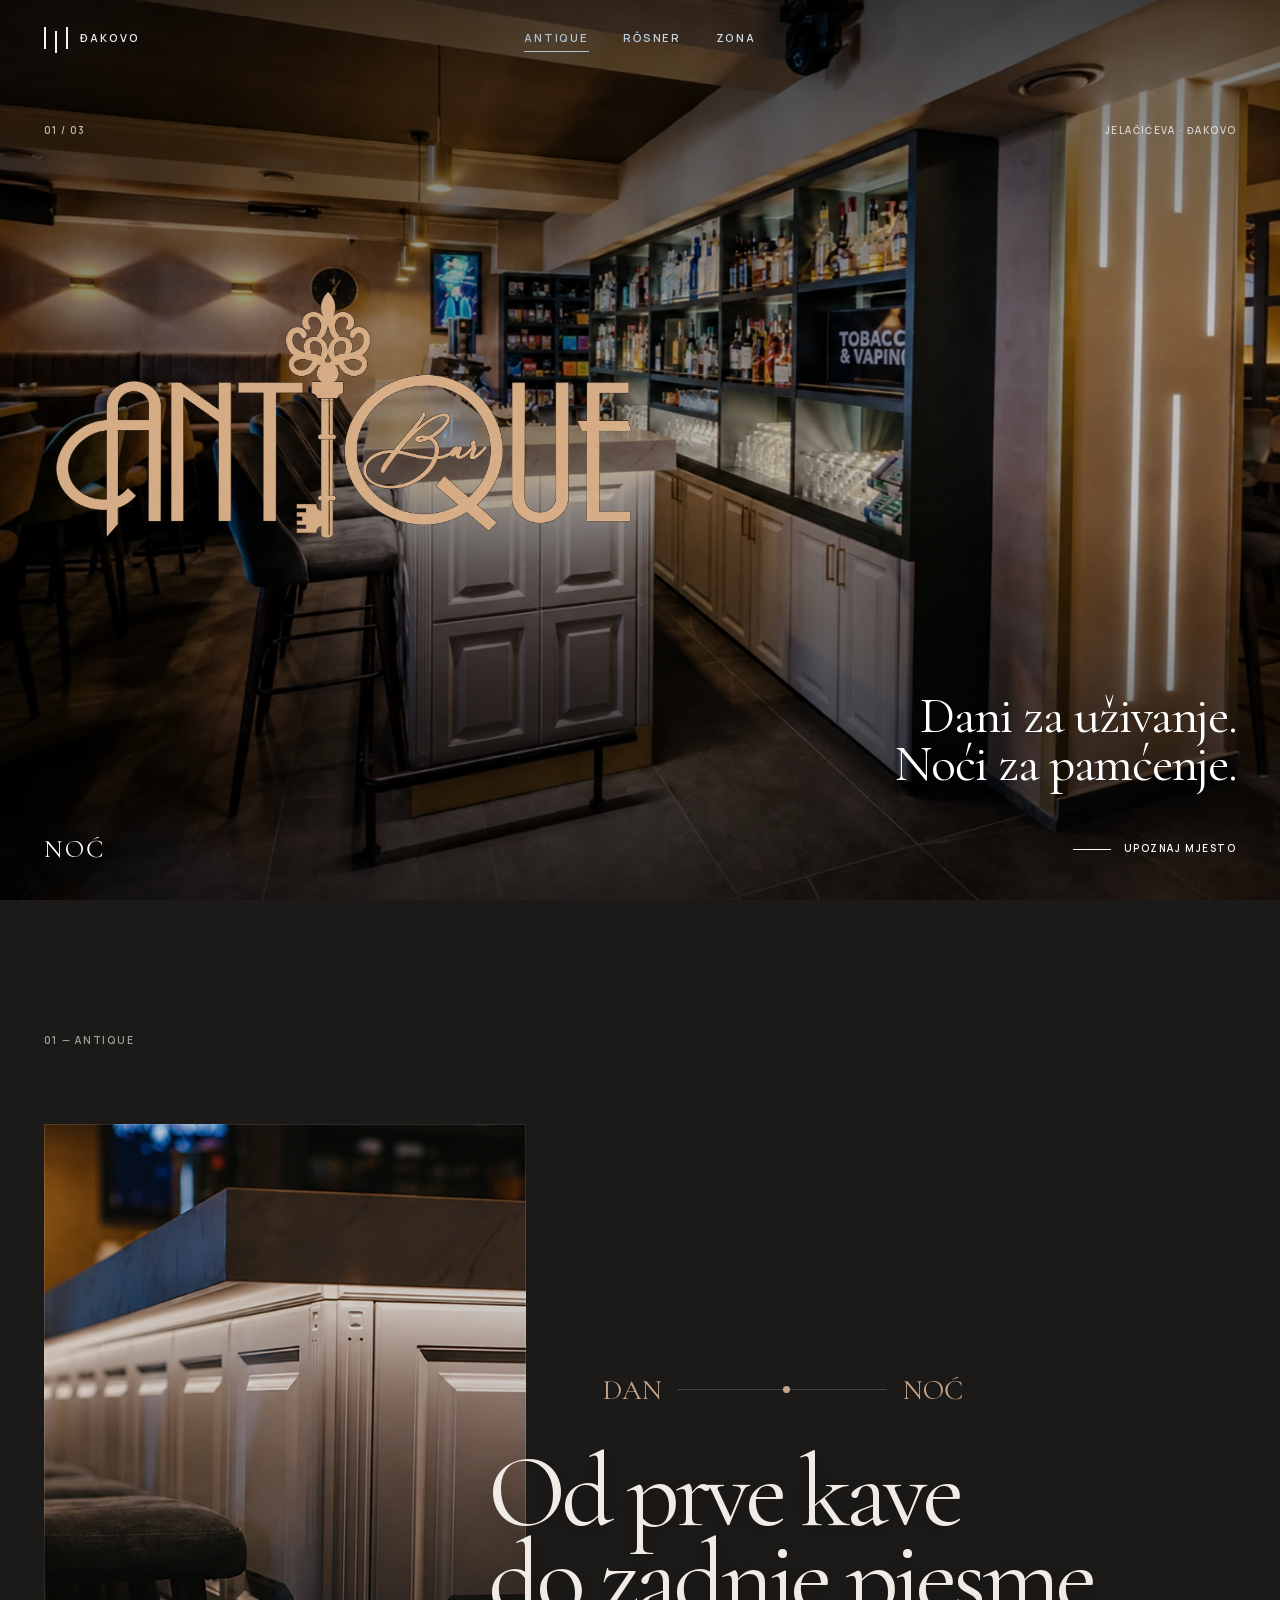
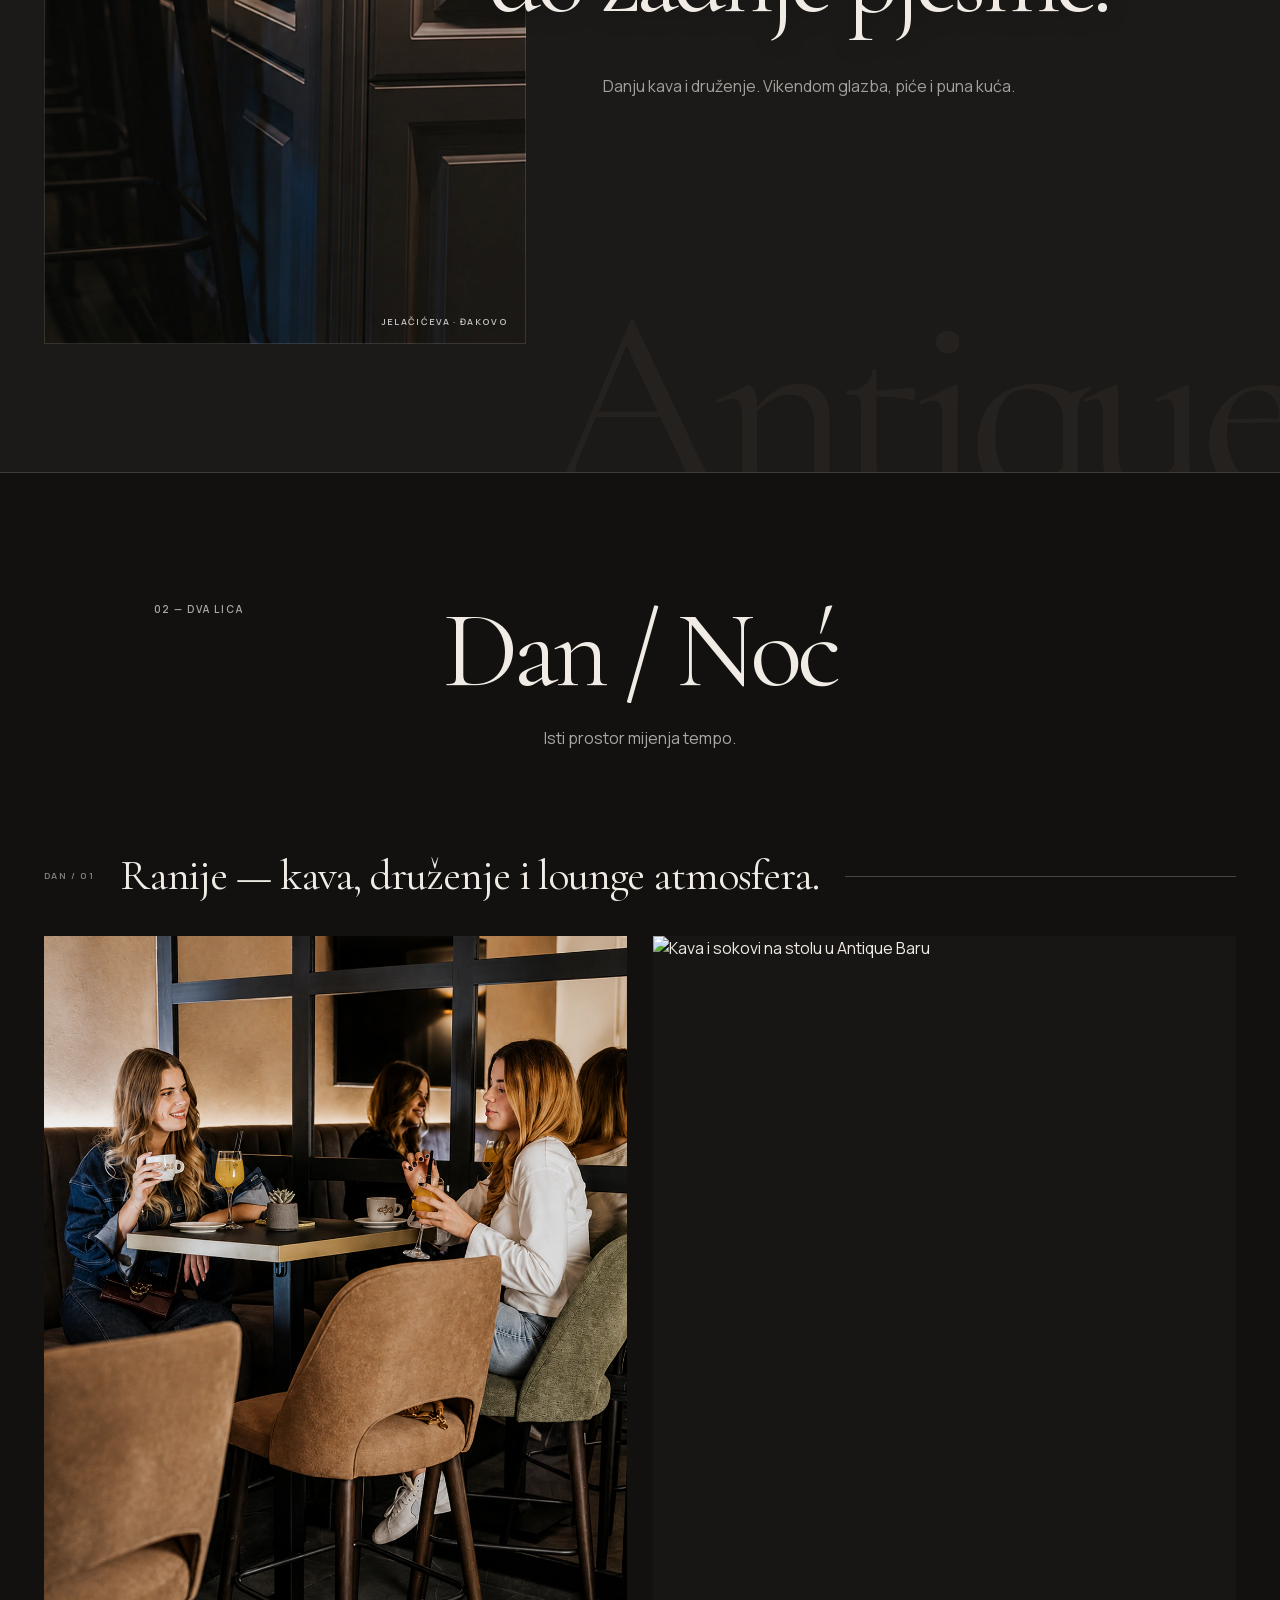
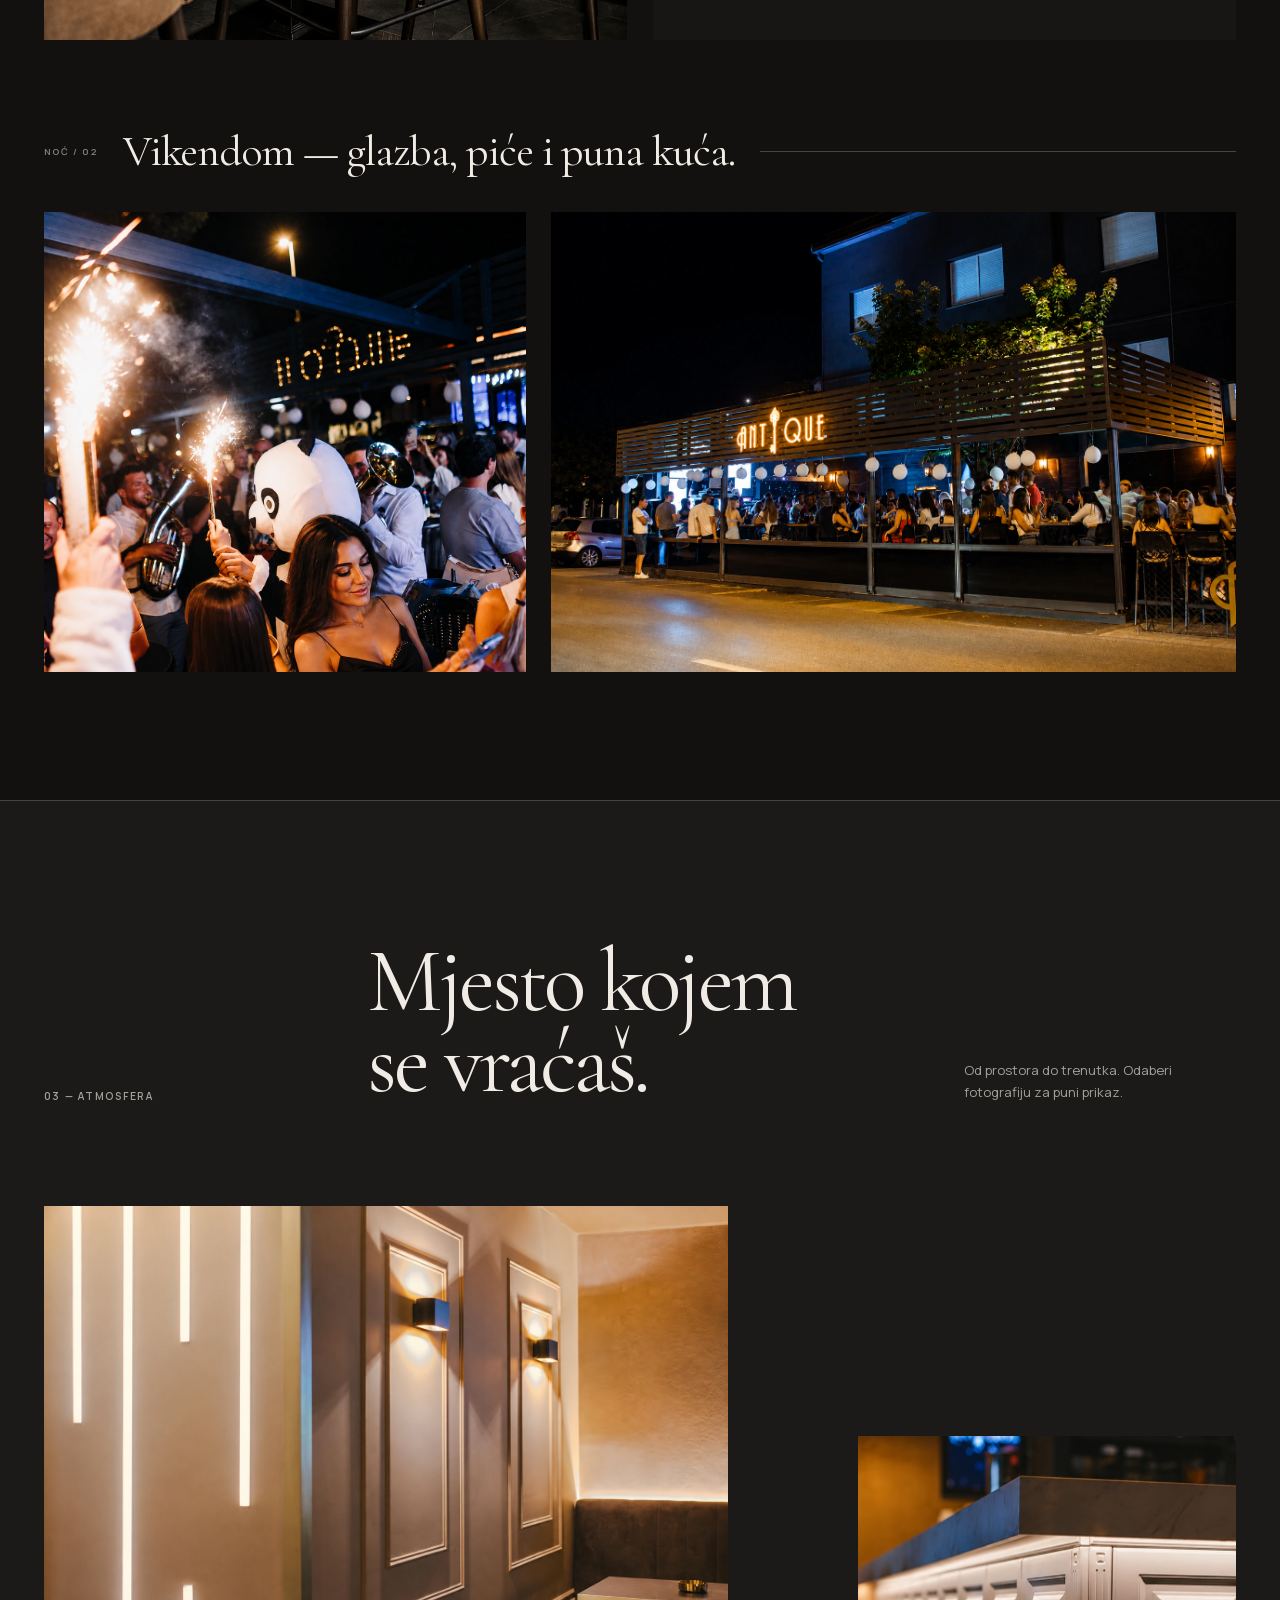
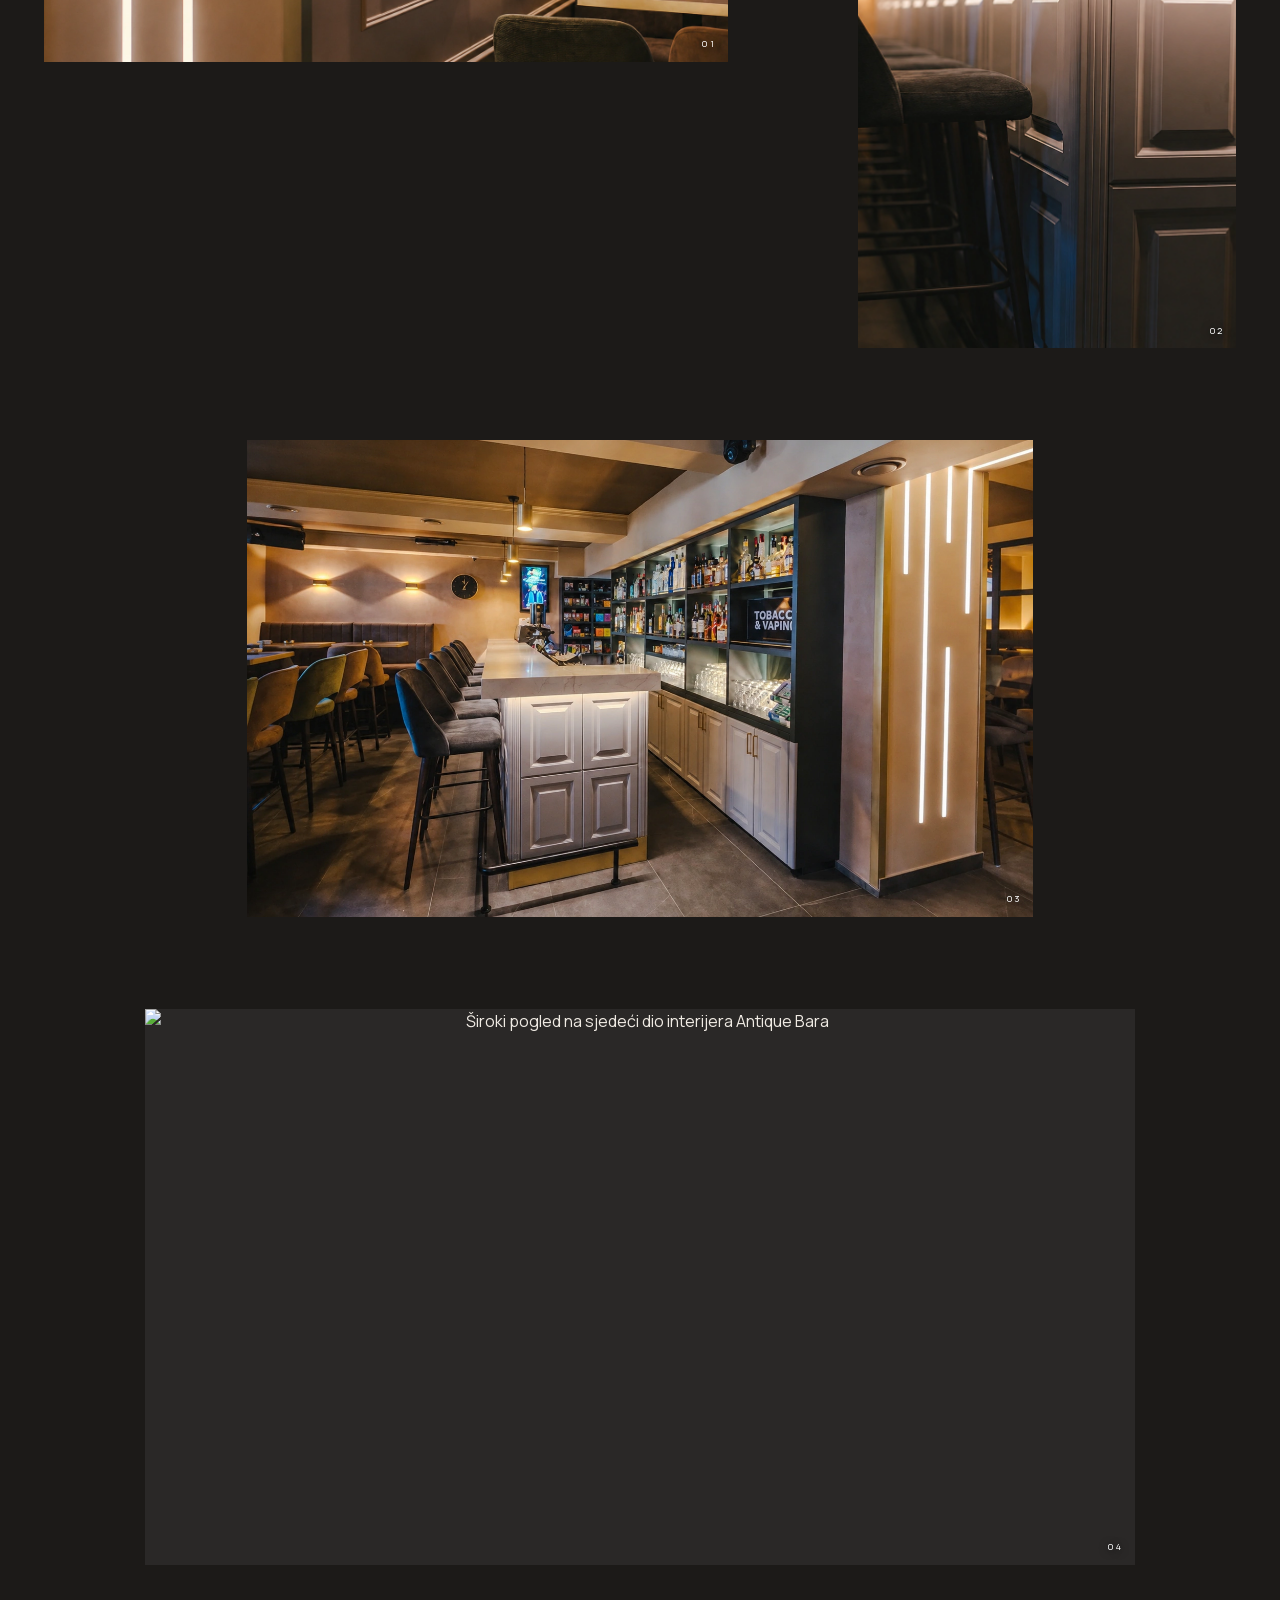
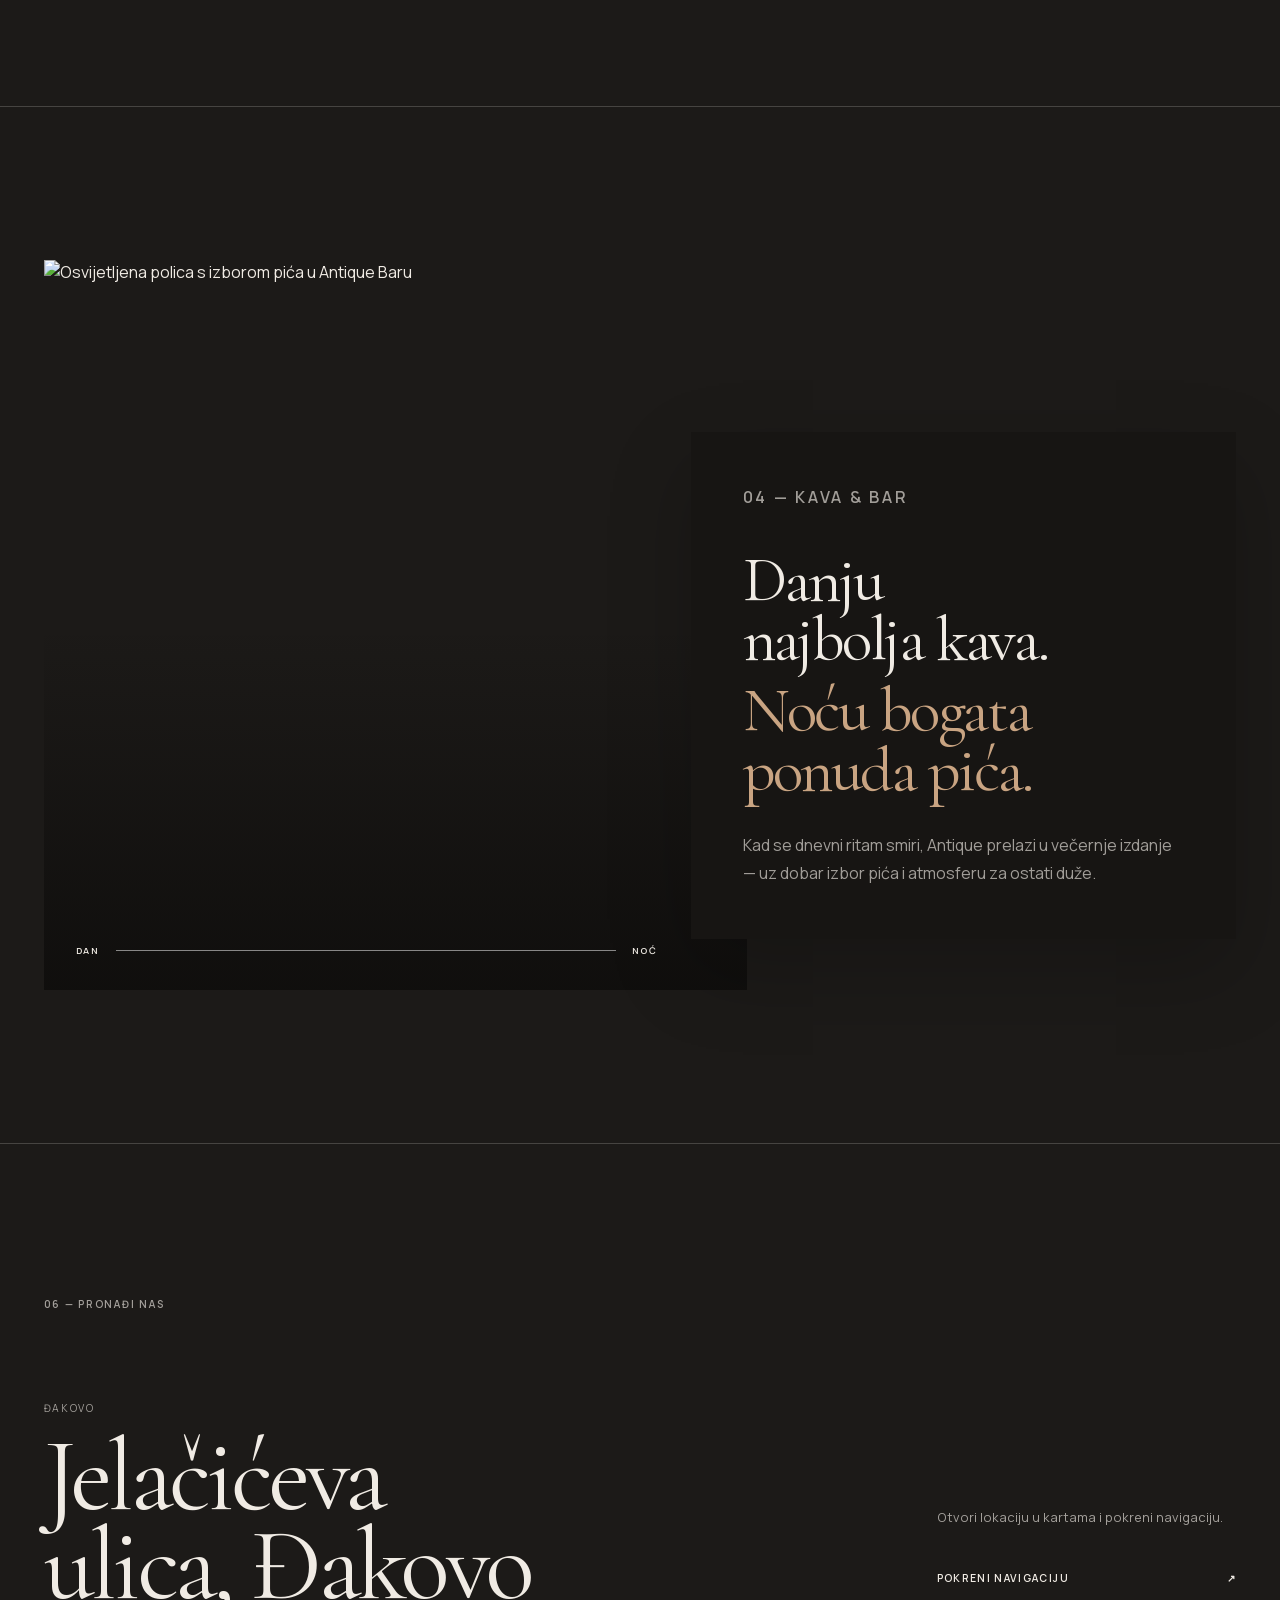
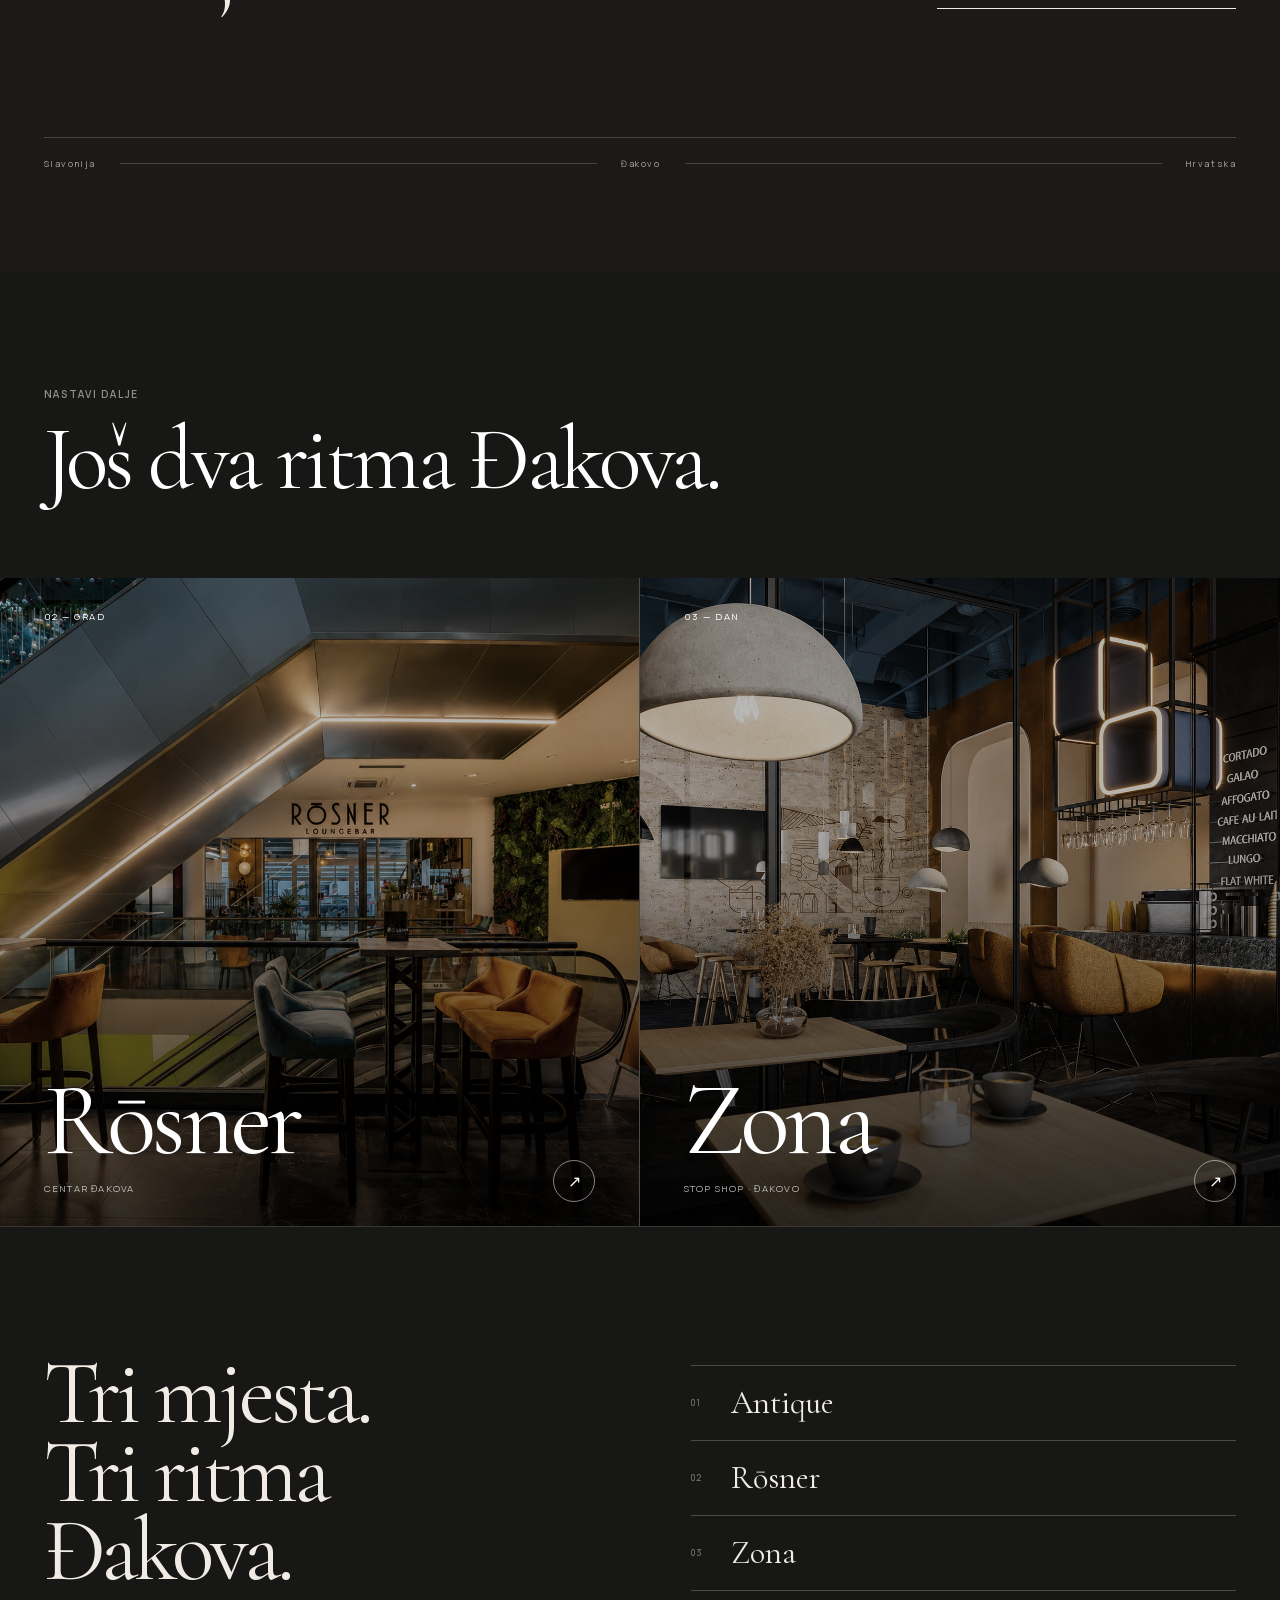
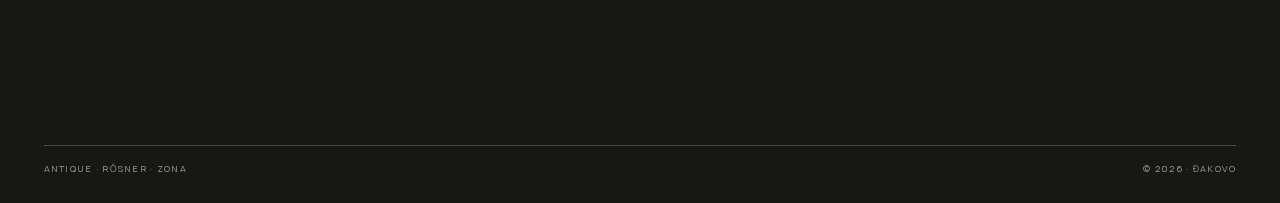
==== commit 498971f5: "Add files via upload" ====
--- a/antiquebar.html
+++ b/antiquebar.html
@@ -4,7 +4,7 @@
     <meta charset="utf-8">
     <meta name="viewport" content="width=device-width, initial-scale=1">
     <meta name="theme-color" content="#1c1a18">
-    <meta name="description" content="Antique Bar u Jelačićevoj ulici u Đakovu — elegantan lounge tijekom dana i druga energija vikendom.">
+    <meta name="description" content="Antique Bar u Jelačićevoj ulici u Đakovu — kava i piće tijekom dana, glazba i izlazak vikendom.">
     <title>Antique Bar | Đakovo</title>
     <link rel="icon" href="assets/icon.svg" type="image/svg+xml">
     <link rel="stylesheet" href="styles.css">
@@ -32,40 +32,75 @@
         <div class="venue-hero__content">
           <p class="venue-hero__meta"><span>01 / 03</span><span>Jelačićeva · Đakovo</span></p>
           <img class="venue-hero__logo" src="assets/images/antique/logo.png" alt="Antique Bar" width="1942" height="809">
-          <p class="venue-hero__statement"><span>Danju lounge.</span><span>Vikendom druga energija.</span></p>
+          <p class="venue-hero__statement"><span>Dani za uživanje.</span><span>Noći za pamćenje.</span></p>
         </div>
         <div class="venue-hero__bottom"><span>Noć</span><a href="#intro" class="scroll-cue"><i aria-hidden="true"></i>Upoznaj mjesto</a></div>
       </section>
 
-      <section id="intro" class="venue-intro section-shell">
-        <p class="section-eyebrow" data-reveal>01 — Antique</p>
-        <div class="venue-intro__title" data-reveal><h2>Mirniji ritam prije nego grad prijeđe u noć.</h2></div>
-        <div class="venue-intro__body" data-reveal><p>Suvremen interijer, toplo svjetlo i prostor za razgovor. Antique dan započinje opušteno, a vikendom pokazuje svoju življu stranu.</p><span aria-hidden="true">Noć</span></div>
+      <section id="intro" class="venue-intro venue-intro--feature section-shell">
+        <p class="section-eyebrow venue-intro__feature-label" data-reveal>01 — Antique</p>
+        <div class="venue-intro__feature-image" data-reveal>
+          <img src="assets/images/antique/bar-detail.webp" alt="Detalj šanka i barske stolice u Antique Baru" width="1531" height="1027" loading="lazy">
+          <span>Jelačićeva · Đakovo</span>
+        </div>
+        <div class="venue-intro__feature-copy" data-reveal>
+          <div class="venue-intro__feature-axis" aria-hidden="true"><span>Dan</span><i></i><span>Noć</span></div>
+          <h2>Od prve kave<br>do zadnje pjesme.</h2>
+          <p>Danju kava i druženje. Vikendom glazba, piće i puna kuća.</p>
+        </div>
+        <span class="venue-intro__feature-word" aria-hidden="true">Antique</span>
       </section>
 
       <section class="venue-story venue-story--antique">
-        <div class="section-shell venue-story__header"><p class="section-eyebrow" data-reveal>02 — Dva lica</p><div data-reveal><h2>Dan / Noć</h2><p>Isti prostor mijenja tempo. Ranije — kava, razgovori i lounge atmosfera. Vikendom — glazba, piće i puna terasa.</p></div></div>
-        <div class="venue-story__visuals">
-          <div class="story-image story-image--primary" data-reveal><img src="assets/images/antique/coffee-friends.webp" alt="Društvo uz kavu u Antique Baru" width="1081" height="1455" loading="lazy"><span>Kava</span></div>
-          <div class="story-words" aria-hidden="true"><span>Kava</span><span>Razgovor</span><span>Glazba</span><span>Vikend</span></div>
-          <div class="story-image story-image--secondary" data-reveal><img src="assets/images/antique/nightlife.webp" alt="Vikend atmosfera među gostima Antique Bara" width="1254" height="1254" loading="lazy"><span>Vikend</span></div>
+        <div class="section-shell venue-story__header"><p class="section-eyebrow" data-reveal>02 — Dva lica</p><div data-reveal><h2>Dan / Noć</h2><p>Isti prostor mijenja tempo.</p></div></div>
+        <div class="venue-story__mosaic section-shell">
+          <div class="story-mosaic__day-copy" data-reveal>
+            <span>Dan / 01</span>
+            <p>Ranije — kava, druženje i lounge atmosfera.</p>
+            <i aria-hidden="true"></i>
+          </div>
+          <div class="story-mosaic__item story-mosaic__item--day" data-reveal>
+            <img src="assets/images/antique/coffee-friends.webp" alt="Druženje uz kavu u Antique Baru" width="1081" height="1455" loading="lazy">
+          </div>
+          <div class="story-mosaic__item story-mosaic__item--drink" data-reveal>
+            <img src="assets/images/antique/coffee-juice.jpg" alt="Kava i sokovi na stolu u Antique Baru" width="1086" height="1448" loading="lazy">
+          </div>
+          <div class="story-mosaic__night-copy" data-reveal>
+            <span>Noć / 02</span>
+            <p>Vikendom — glazba, piće i puna kuća.</p>
+            <i aria-hidden="true"></i>
+          </div>
+          <div class="story-mosaic__item story-mosaic__item--party" data-reveal>
+            <img src="assets/images/antique/nightlife.webp" alt="Vikend izlazak u Antique Baru" width="1254" height="1254" loading="lazy">
+          </div>
+          <div class="story-mosaic__item story-mosaic__item--terrace" data-reveal>
+            <img src="assets/images/antique/terrace-night-wide.webp" alt="Cijela terasa Antique Bara tijekom noćnog izlaska" width="1475" height="1066" loading="lazy">
+          </div>
         </div>
       </section>
 
       <section class="venue-gallery section-shell" aria-labelledby="gallery-title">
-        <div class="venue-gallery__header"><p class="section-eyebrow">03 — Atmosfera</p><h2 id="gallery-title">Atmosfera, bez filtera.</h2><p>Od prostora do trenutka. Odaberi fotografiju za puni prikaz.</p></div>
+        <div class="venue-gallery__header"><p class="section-eyebrow">03 — Atmosfera</p><h2 id="gallery-title">Mjesto kojem se vraćaš.</h2><p>Od prostora do trenutka. Odaberi fotografiju za puni prikaz.</p></div>
         <div class="gallery-grid">
           <button class="gallery-item" type="button" data-gallery-item data-src="assets/images/antique/wall-lights.webp" data-alt="Detalj suvremene zidne rasvjete u Antique Baru" aria-label="Otvori fotografiju 1"><img src="assets/images/antique/wall-lights.webp" alt="Detalj suvremene zidne rasvjete u Antique Baru" width="1536" height="1024" loading="lazy"><span>01</span></button>
           <button class="gallery-item" type="button" data-gallery-item data-src="assets/images/antique/bar-detail.webp" data-alt="Detalj šanka i barske stolice u Antique Baru" aria-label="Otvori fotografiju 2"><img src="assets/images/antique/bar-detail.webp" alt="Detalj šanka i barske stolice u Antique Baru" width="1531" height="1027" loading="lazy"><span>02</span></button>
-          <button class="gallery-item" type="button" data-gallery-item data-src="assets/images/antique/terrace-night-wide.webp" data-alt="Pogled na punu terasu Antique Bara noću" aria-label="Otvori fotografiju 3"><img src="assets/images/antique/terrace-night-wide.webp" alt="Pogled na punu terasu Antique Bara noću" width="1475" height="1066" loading="lazy"><span>03</span></button>
-          <button class="gallery-item" type="button" data-gallery-item data-src="assets/images/antique/bar-wide.webp" data-alt="Širi pogled na šank Antique Bara" aria-label="Otvori fotografiju 4"><img src="assets/images/antique/bar-wide.webp" alt="Širi pogled na šank Antique Bara" width="1536" height="1024" loading="lazy"><span>04</span></button>
-          <button class="gallery-item" type="button" data-gallery-item data-src="assets/images/antique/coffee-friends.webp" data-alt="Gostice uz kavu u Antique Baru" aria-label="Otvori fotografiju 5"><img src="assets/images/antique/coffee-friends.webp" alt="Gostice uz kavu u Antique Baru" width="1081" height="1455" loading="lazy"><span>05</span></button>
+          <button class="gallery-item" type="button" data-gallery-item data-src="assets/images/antique/bar-wide.webp" data-alt="Širi pogled na šank Antique Bara" aria-label="Otvori fotografiju 3"><img src="assets/images/antique/bar-wide.webp" alt="Širi pogled na šank Antique Bara" width="1536" height="1024" loading="lazy"><span>03</span></button>
+          <button class="gallery-item gallery-item--interior-wide" type="button" data-gallery-item data-src="assets/images/antique/interior-wide-44.jpg" data-alt="Široki pogled na sjedeći dio interijera Antique Bara" aria-label="Otvori fotografiju 4"><img src="assets/images/antique/interior-wide-44.jpg" alt="Široki pogled na sjedeći dio interijera Antique Bara" width="1672" height="941" loading="lazy"><span>04</span></button>
         </div>
       </section>
 
-      <section class="venue-offer section-shell">
-        <div class="venue-offer__image" data-reveal><img src="assets/images/antique/bar-bottles.webp" alt="Izbor pića na polici Antique Bara" width="1531" height="1027" loading="lazy"></div>
-        <div class="venue-offer__copy"><p class="section-eyebrow" data-reveal>04 — Za šankom</p><div data-reveal><h2>Piće u prvom planu.</h2><p>Od dnevne kave do pića za vikend. Ponuda prati promjenu ritma kroz dan i večer.</p></div><div class="offer-tags" data-reveal><span><small>01</small>Kava</span><span><small>02</small>Piće</span><span><small>03</small>Vikend</span></div></div>
+      <section class="venue-offer venue-offer--antique section-shell">
+        <div class="venue-offer__image" data-reveal>
+          <img src="assets/images/antique/shelf-alcohol.jpg" alt="Osvijetljena polica s izborom pića u Antique Baru" width="1530" height="1028" loading="lazy">
+          <div class="venue-offer__image-axis" aria-hidden="true"><span>Dan</span><i></i><span>Noć</span></div>
+        </div>
+        <div class="venue-offer__copy">
+          <p class="section-eyebrow" data-reveal>04 — Kava &amp; bar</p>
+          <div data-reveal>
+            <h2><span>Danju najbolja kava.</span><span>Noću bogata ponuda pića.</span></h2>
+            <p>Kad se dnevni ritam smiri, Antique prelazi u večernje izdanje — uz dobar izbor pića i atmosferu za ostati duže.</p>
+          </div>
+        </div>
       </section>
 
       <section class="venue-location section-shell">
--- a/styles.css
+++ b/styles.css
@@ -875,6 +875,147 @@
   text-transform: uppercase;
 }
 
+/* Antique editorial intro */
+.venue-intro--feature {
+  position: relative;
+  min-height: 100svh;
+  padding-top: clamp(7rem, 10vw, 10rem);
+  padding-bottom: clamp(7rem, 10vw, 10rem);
+  display: grid;
+  grid-template-columns: repeat(12, minmax(0, 1fr));
+  grid-template-rows: auto 1fr;
+  column-gap: clamp(1rem, 2vw, 2.5rem);
+  overflow: hidden;
+  isolation: isolate;
+}
+
+.venue-intro__feature-label {
+  grid-column: 1 / 4;
+  align-self: start;
+  padding-top: 0.4rem;
+}
+
+.venue-intro__feature-image {
+  position: relative;
+  z-index: 1;
+  grid-column: 1 / 6;
+  grid-row: 2;
+  align-self: end;
+  width: 100%;
+  height: clamp(520px, 65vw, 820px);
+  margin-top: clamp(3rem, 6vw, 6rem);
+  overflow: hidden;
+}
+
+.venue-intro__feature-image::after {
+  content: "";
+  position: absolute;
+  inset: 0;
+  border: 1px solid rgba(255, 255, 255, 0.13);
+  pointer-events: none;
+}
+
+.venue-intro__feature-image img {
+  position: absolute;
+  inset: 0;
+  width: 100%;
+  height: 100%;
+  object-fit: cover;
+  object-position: 52% center;
+  filter: saturate(0.82) contrast(1.04) brightness(0.82);
+  transition: transform 1s cubic-bezier(0.22, 1, 0.36, 1);
+}
+
+.venue-intro__feature-image:hover img {
+  transform: scale(1.025);
+}
+
+.venue-intro__feature-image > span {
+  position: absolute;
+  z-index: 1;
+  right: 1.1rem;
+  bottom: 1rem;
+  font-size: 0.56rem;
+  font-weight: 600;
+  letter-spacing: 0.15em;
+  text-transform: uppercase;
+  color: rgba(255, 255, 255, 0.75);
+}
+
+.venue-intro__feature-copy {
+  position: relative;
+  z-index: 2;
+  grid-column: 5 / 13;
+  grid-row: 2;
+  align-self: center;
+  margin-top: clamp(3rem, 6vw, 6rem);
+  padding-left: clamp(1rem, 3vw, 4rem);
+}
+
+.venue-intro__feature-copy h2 {
+  margin: 0;
+  font-family: var(--font-display), Georgia, serif;
+  font-size: clamp(4.4rem, 8vw, 9.5rem);
+  font-weight: 400;
+  line-height: 0.84;
+  letter-spacing: -0.052em;
+  text-shadow: 0 2px 24px rgba(0, 0, 0, 0.3);
+}
+
+.venue-intro__feature-copy > p {
+  width: max-content;
+  max-width: none;
+  margin: clamp(2.5rem, 4vw, 4rem) 0 0 clamp(4rem, 9vw, 10rem);
+  color: var(--theme-muted);
+  font-size: clamp(1rem, 1.25vw, 1.2rem);
+  line-height: 1.75;
+  white-space: nowrap;
+}
+
+.venue-intro__feature-axis {
+  width: min(100%, 360px);
+  margin: 0 0 clamp(2rem, 3vw, 3.2rem) clamp(4rem, 9vw, 10rem);
+  display: flex;
+  align-items: center;
+  gap: 1rem;
+  color: var(--theme-accent);
+  font-family: var(--font-display), Georgia, serif;
+  font-size: clamp(1.4rem, 2.2vw, 2.3rem);
+  text-transform: uppercase;
+}
+
+.venue-intro__feature-axis i {
+  position: relative;
+  height: 1px;
+  flex: 1;
+  background: var(--theme-line);
+}
+
+.venue-intro__feature-axis i::after {
+  content: "";
+  position: absolute;
+  top: -3px;
+  left: 50%;
+  width: 7px;
+  height: 7px;
+  border-radius: 50%;
+  background: var(--theme-accent);
+}
+
+.venue-intro__feature-word {
+  position: absolute;
+  z-index: -1;
+  right: -0.05em;
+  bottom: -0.15em;
+  font-family: var(--font-display), Georgia, serif;
+  font-size: clamp(8rem, 21vw, 26rem);
+  line-height: 0.8;
+  letter-spacing: -0.06em;
+  color: var(--theme-accent);
+  opacity: 0.055;
+  pointer-events: none;
+}
+
 /* Story */
 .venue-story {
   padding: clamp(6rem, 10vw, 10rem) 0;
@@ -922,6 +1063,20 @@
   margin: 0;
   color: rgba(255, 255, 255, 0.63);
   line-height: 1.75;
+}
+
+.venue-story--antique .venue-story__header p {
+  margin-right: auto;
+  margin-left: auto;
+  text-align: center;
+}
+
+.venue-story--antique .venue-story__header > div {
+  grid-column: 1 / -1;
+}
+
+.venue-story--antique .venue-story__header h2 {
+  text-align: center;
 }
 
 .venue-story__visuals {
@@ -994,6 +1149,104 @@
   color: var(--theme-accent);
 }
 
+/* Antique day/night image mosaic */
+.venue-story__mosaic {
+  margin-top: clamp(4rem, 8vw, 8rem);
+  display: grid;
+  grid-template-columns: repeat(12, minmax(0, 1fr));
+  gap: clamp(1rem, 2vw, 2rem);
+}
+
+.story-mosaic__item {
+  position: relative;
+  overflow: hidden;
+  background: #181614;
+}
+
+.story-mosaic__item img {
+  position: absolute;
+  inset: 0;
+  width: 100%;
+  height: 100%;
+  object-fit: cover;
+  transition: transform 1s cubic-bezier(0.22, 1, 0.36, 1);
+}
+
+.story-mosaic__item:hover img {
+  transform: scale(1.025);
+}
+
+.story-mosaic__item--day,
+.story-mosaic__item--drink {
+  grid-column: span 6;
+  height: clamp(560px, 55vw, 820px);
+}
+
+.story-mosaic__item--day img {
+  object-position: center 35%;
+}
+
+.story-mosaic__item--drink img {
+  object-position: center 55%;
+}
+
+.story-mosaic__day-copy,
+.story-mosaic__night-copy {
+  grid-column: 1 / -1;
+  display: grid;
+  grid-template-columns: auto auto 1fr;
+  align-items: center;
+  gap: clamp(1rem, 2vw, 2.5rem);
+}
+
+.story-mosaic__day-copy {
+  margin: 0 0 clamp(0.5rem, 1vw, 1.25rem);
+}
+
+.story-mosaic__night-copy {
+  margin: clamp(3rem, 5vw, 6rem) 0 clamp(0.5rem, 1vw, 1.25rem);
+}
+
+.story-mosaic__day-copy > span,
+.story-mosaic__night-copy > span {
+  font-size: 0.58rem;
+  font-weight: 600;
+  letter-spacing: 0.17em;
+  text-transform: uppercase;
+  color: rgba(255, 255, 255, 0.48);
+}
+
+.story-mosaic__day-copy p,
+.story-mosaic__night-copy p {
+  margin: 0;
+  font-family: var(--font-display), Georgia, serif;
+  font-size: clamp(2rem, 3.4vw, 4.2rem);
+  font-weight: 400;
+  line-height: 1;
+  letter-spacing: -0.025em;
+  color: #f0ebe4;
+}
+
+.story-mosaic__day-copy i,
+.story-mosaic__night-copy i {
+  height: 1px;
+  background: rgba(255, 255, 255, 0.22);
+}
+
+.story-mosaic__item--party {
+  grid-column: 1 / span 5;
+  height: clamp(400px, 36vw, 620px);
+}
+
+.story-mosaic__item--terrace {
+  grid-column: 6 / span 7;
+  height: clamp(400px, 36vw, 620px);
+}
+
+.story-mosaic__item--terrace img {
+  object-position: center center;
+}
+
 /* Offer */
 .venue-offer {
   padding-top: clamp(7rem, 12vw, 13rem);
@@ -1064,6 +1317,72 @@
   opacity: 0.5;
 }
 
+/* Antique coffee-to-bar feature */
+.venue-offer--antique {
+  grid-template-columns: minmax(0, 1.18fr) minmax(380px, 0.82fr);
+  gap: 0;
+  align-items: end;
+}
+
+.venue-offer--antique .venue-offer__image {
+  min-height: clamp(600px, 57vw, 880px);
+}
+
+.venue-offer--antique .venue-offer__image::after {
+  content: "";
+  position: absolute;
+  inset: 50% 0 0;
+  background: linear-gradient(to bottom, transparent, rgba(10, 9, 8, 0.68));
+  pointer-events: none;
+}
+
+.venue-offer__image-axis {
+  position: absolute;
+  z-index: 2;
+  right: clamp(5.5rem, 7vw, 8rem);
+  bottom: clamp(1.25rem, 2.5vw, 2.75rem);
+  left: clamp(1.25rem, 2.5vw, 2.75rem);
+  display: grid;
+  grid-template-columns: auto minmax(0, 1fr) auto;
+  align-items: center;
+  gap: 1rem;
+  overflow: hidden;
+  color: #f0ebe4;
+  font-size: 0.58rem;
+  font-weight: 600;
+  letter-spacing: 0.18em;
+  text-transform: uppercase;
+}
+
+.venue-offer__image-axis i {
+  height: 1px;
+  background: rgba(255, 255, 255, 0.5);
+}
+
+.venue-offer--antique .venue-offer__copy {
+  position: relative;
+  z-index: 3;
+  margin: 0 0 clamp(2rem, 4vw, 5rem) clamp(-5rem, -4vw, -3.5rem);
+  padding: clamp(2.5rem, 4vw, 5rem);
+  background: #171513;
+  box-shadow: 0 2rem 5rem rgba(0, 0, 0, 0.2);
+}
+
+.venue-offer--antique .venue-offer__copy h2 {
+  margin-top: clamp(1.5rem, 3vw, 3rem);
+  font-size: clamp(3.25rem, 5vw, 6.2rem);
+  line-height: 0.93;
+}
+
+.venue-offer--antique .venue-offer__copy h2 span {
+  display: block;
+}
+
+.venue-offer--antique .venue-offer__copy h2 span:last-child {
+  margin-top: 0.18em;
+  color: #c9a482;
+}
+
 /* Gallery */
 .venue-gallery {
   padding-top: clamp(7rem, 11vw, 12rem);
@@ -1143,6 +1462,12 @@
   grid-column: 2 / span 9;
   margin-top: 5vw;
   aspect-ratio: 1.5;
+}
+
+.gallery-item.gallery-item--interior-wide {
+  grid-column: 2 / span 10;
+  margin-top: 5vw;
+  aspect-ratio: 1.78;
 }
 
 .gallery-item img {
@@ -1592,6 +1917,31 @@
     grid-template-columns: 1fr 2.5fr;
   }
 
+  .venue-intro--feature {
+    grid-template-columns: repeat(12, minmax(0, 1fr));
+  }
+
+  .venue-intro__feature-image {
+    grid-column: 1 / 7;
+  }
+
+  .venue-intro__feature-copy {
+    grid-column: 5 / 13;
+  }
+
+  .venue-intro__feature-copy > p {
+    width: calc(100% - 18vw);
+    max-width: calc(100% - 18vw);
+    margin-left: 18vw;
+    white-space: normal;
+  }
+
+  .venue-intro__feature-axis {
+    width: calc(100% - 18vw);
+    max-width: calc(100% - 18vw);
+    margin-left: 18vw;
+  }
+
   .venue-intro__body {
     grid-template-columns: 1fr;
   }
@@ -1612,6 +1962,20 @@
   .venue-offer__copy {
     width: 80%;
     margin-left: auto;
+  }
+
+  .venue-offer--antique .venue-offer__image {
+    width: 92%;
+    min-height: 660px;
+  }
+
+  .venue-offer--antique .venue-offer__copy {
+    width: 82%;
+    margin: -8rem 0 0 auto;
+  }
+
+  .venue-offer--antique .venue-offer__image-axis {
+    right: clamp(1.25rem, 3vw, 2rem);
   }
 
   .venue-gallery__header {
@@ -1809,6 +2173,62 @@
 
   .venue-intro__body p {
     max-width: 92%;
+  }
+
+  .venue-intro--feature {
+    min-height: auto;
+    padding-top: 7rem;
+    padding-bottom: 7rem;
+    display: grid;
+    grid-template-columns: 1fr;
+    grid-template-rows: auto;
+  }
+
+  .venue-intro__feature-label,
+  .venue-intro__feature-image,
+  .venue-intro__feature-copy {
+    grid-column: 1;
+    grid-row: auto;
+  }
+
+  .venue-intro__feature-image {
+    width: calc(100% + var(--page-gutter));
+    height: min(68svh, 650px);
+    margin-top: 3rem;
+    margin-left: calc(var(--page-gutter) * -1);
+  }
+
+  .venue-intro__feature-copy {
+    z-index: 2;
+    margin-top: 2.5rem;
+    padding-left: 0;
+  }
+
+  .venue-intro__feature-copy h2 {
+    font-size: clamp(4rem, 17vw, 6.3rem);
+  }
+
+  .venue-intro__feature-copy > p,
+  .venue-intro__feature-axis {
+    width: 100%;
+    max-width: 100%;
+    margin-left: 0;
+  }
+
+  .venue-intro__feature-copy > p {
+    white-space: normal;
+  }
+
+  .venue-intro__feature-axis {
+    margin-bottom: 2rem;
+    color: #e1c2a7;
+    text-shadow: 0 1px 12px #000;
+  }
+
+  .venue-intro__feature-word {
+    right: -0.08em;
+    bottom: 0;
+    font-size: 36vw;
   }
 
   .venue-story {
@@ -1852,6 +2272,51 @@
     margin-left: 0.8rem;
   }
 
+  .venue-story__mosaic {
+    display: block;
+    margin-top: 4rem;
+  }
+
+  .story-mosaic__item {
+    width: 100%;
+    margin-bottom: 1.25rem;
+  }
+
+  .story-mosaic__item--day,
+  .story-mosaic__item--drink {
+    height: min(74svh, 680px);
+  }
+
+  .story-mosaic__item--party {
+    height: 90vw;
+  }
+
+  .story-mosaic__day-copy,
+  .story-mosaic__night-copy {
+    margin-top: 4rem;
+    margin-bottom: 1.5rem;
+    padding-top: 1.2rem;
+    display: block;
+    border-top: 1px solid rgba(255, 255, 255, 0.2);
+  }
+
+  .story-mosaic__day-copy p,
+  .story-mosaic__night-copy p {
+    margin-top: 1rem;
+    font-size: clamp(2.2rem, 10vw, 3.5rem);
+    line-height: 1.02;
+  }
+
+  .story-mosaic__day-copy i,
+  .story-mosaic__night-copy i {
+    display: none;
+  }
+
+  .story-mosaic__item--terrace {
+    height: 68vw;
+    min-height: 280px;
+  }
+
   .venue-offer {
     padding-top: 7rem;
     padding-bottom: 7rem;
@@ -1870,6 +2335,25 @@
 
   .venue-offer__copy h2 {
     font-size: clamp(3.7rem, 17vw, 6rem);
+  }
+
+  .venue-offer--antique {
+    gap: 0;
+  }
+
+  .venue-offer--antique .venue-offer__image {
+    width: calc(100% + var(--page-gutter));
+    min-height: min(126vw, 620px);
+  }
+
+  .venue-offer--antique .venue-offer__copy {
+    width: calc(100% - 0.75rem);
+    margin: -2.5rem 0 0 0.75rem;
+    padding: 2.25rem 1.5rem;
+  }
+
+  .venue-offer--antique .venue-offer__copy h2 {
+    font-size: clamp(3rem, 13vw, 4.5rem);
   }
 
   .venue-gallery {
@@ -1912,6 +2396,12 @@
   .gallery-item:nth-child(3n) {
     width: 88%;
     aspect-ratio: 1.45;
+  }
+
+  .gallery-item.gallery-item--interior-wide {
+    width: 100%;
+    margin-left: 0;
+    aspect-ratio: 1.78;
   }
 
   .lightbox__image {
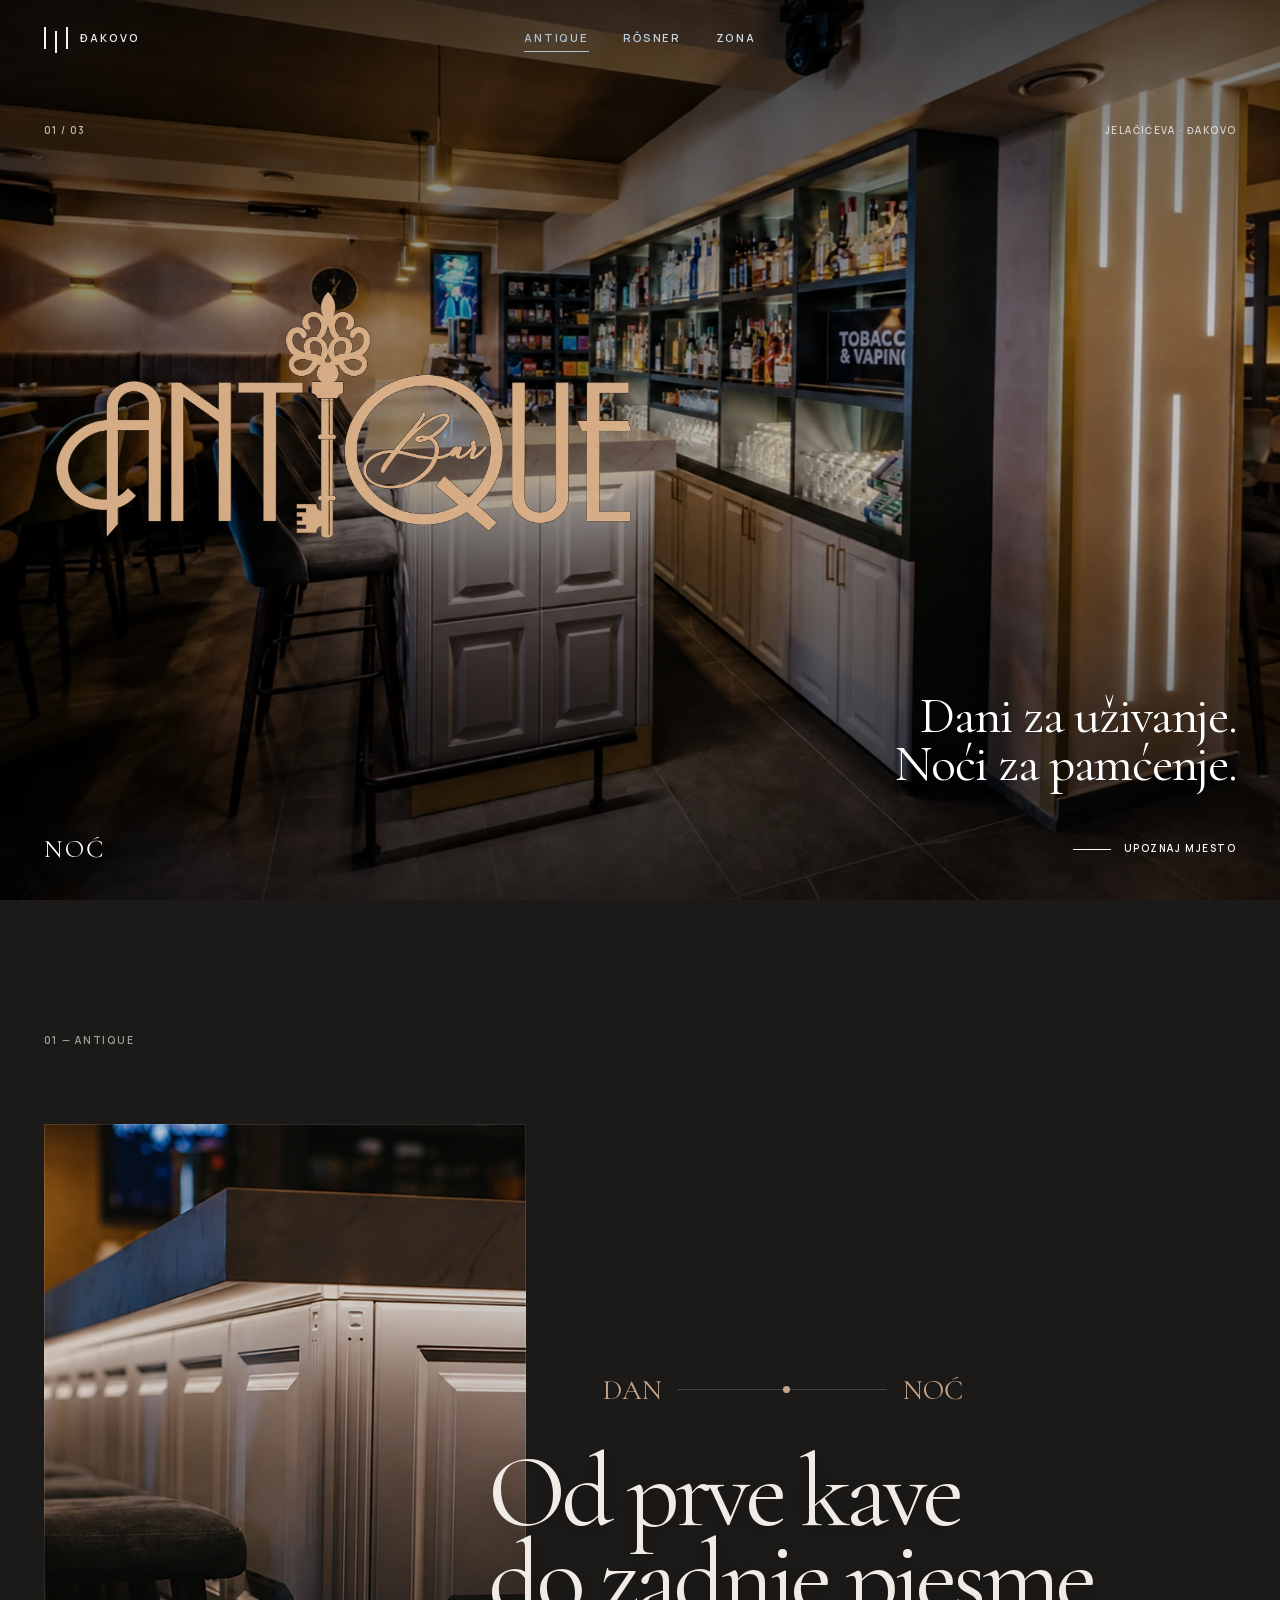
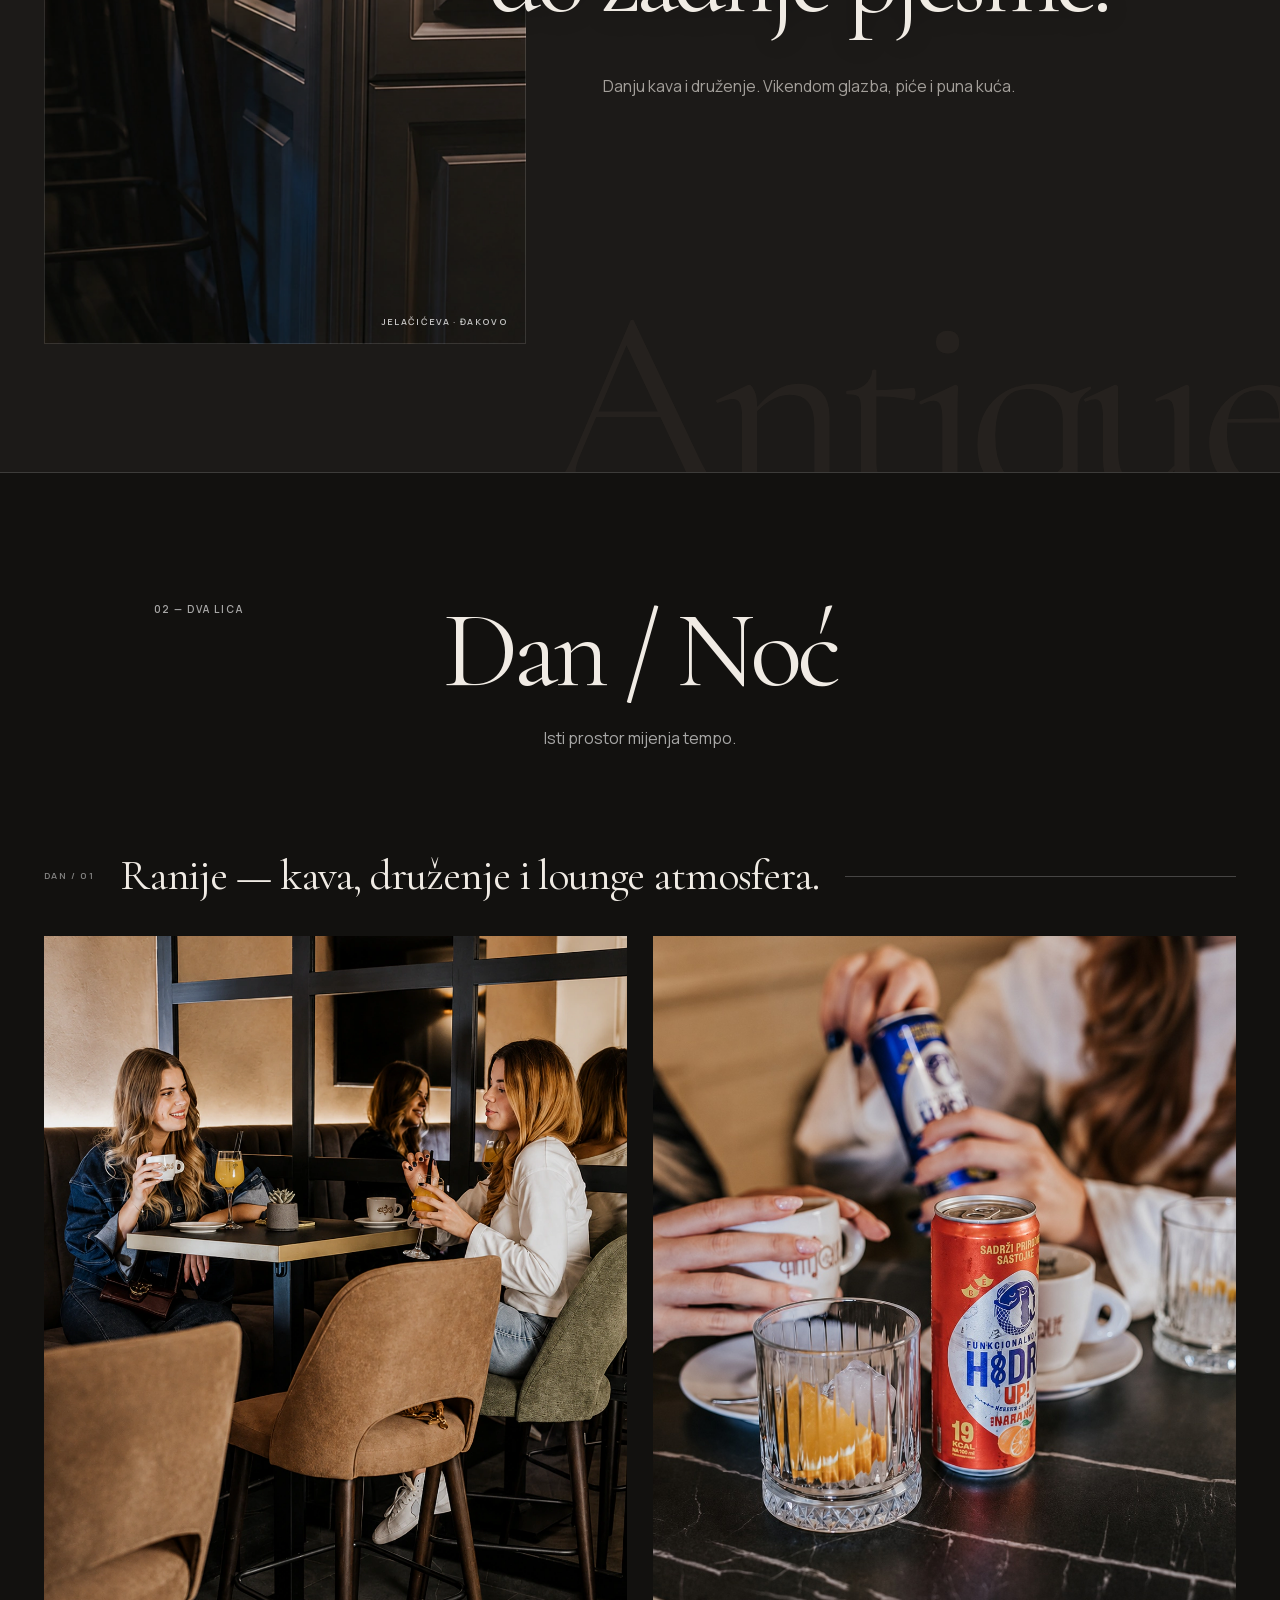
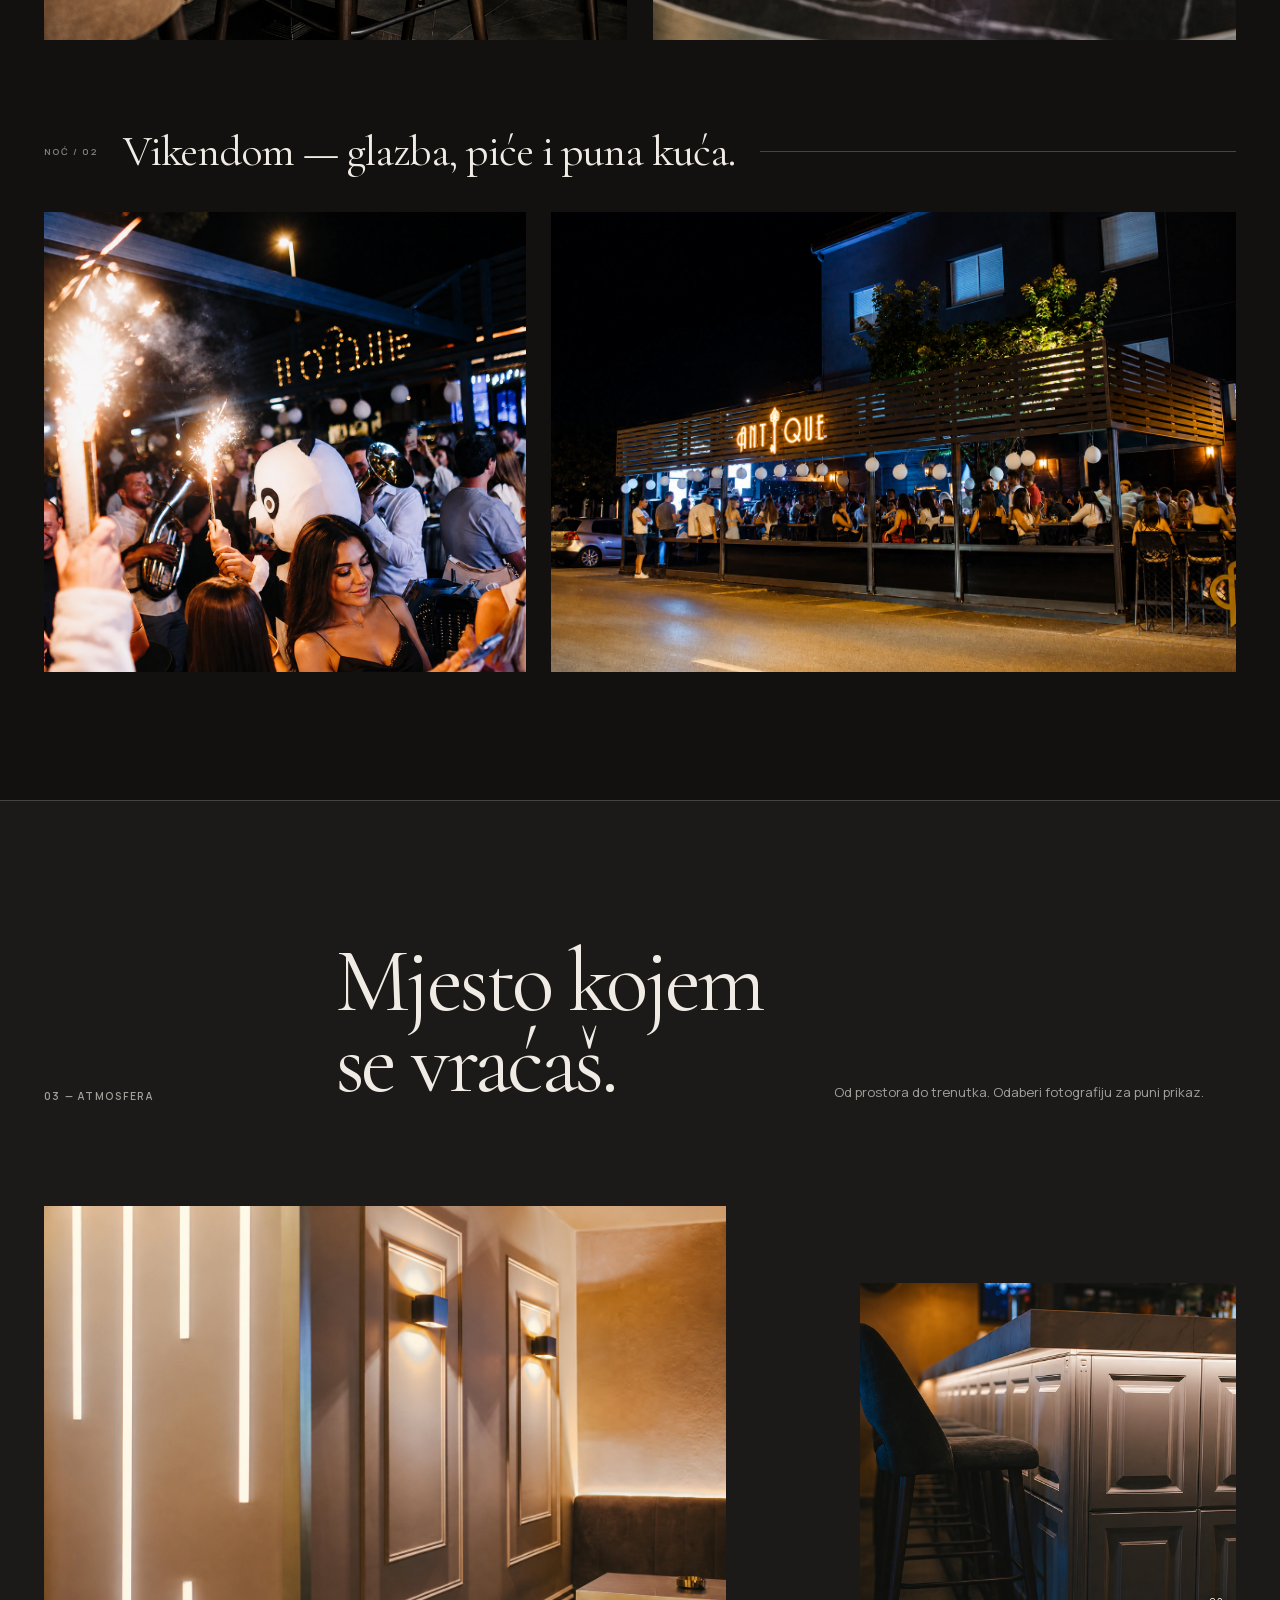
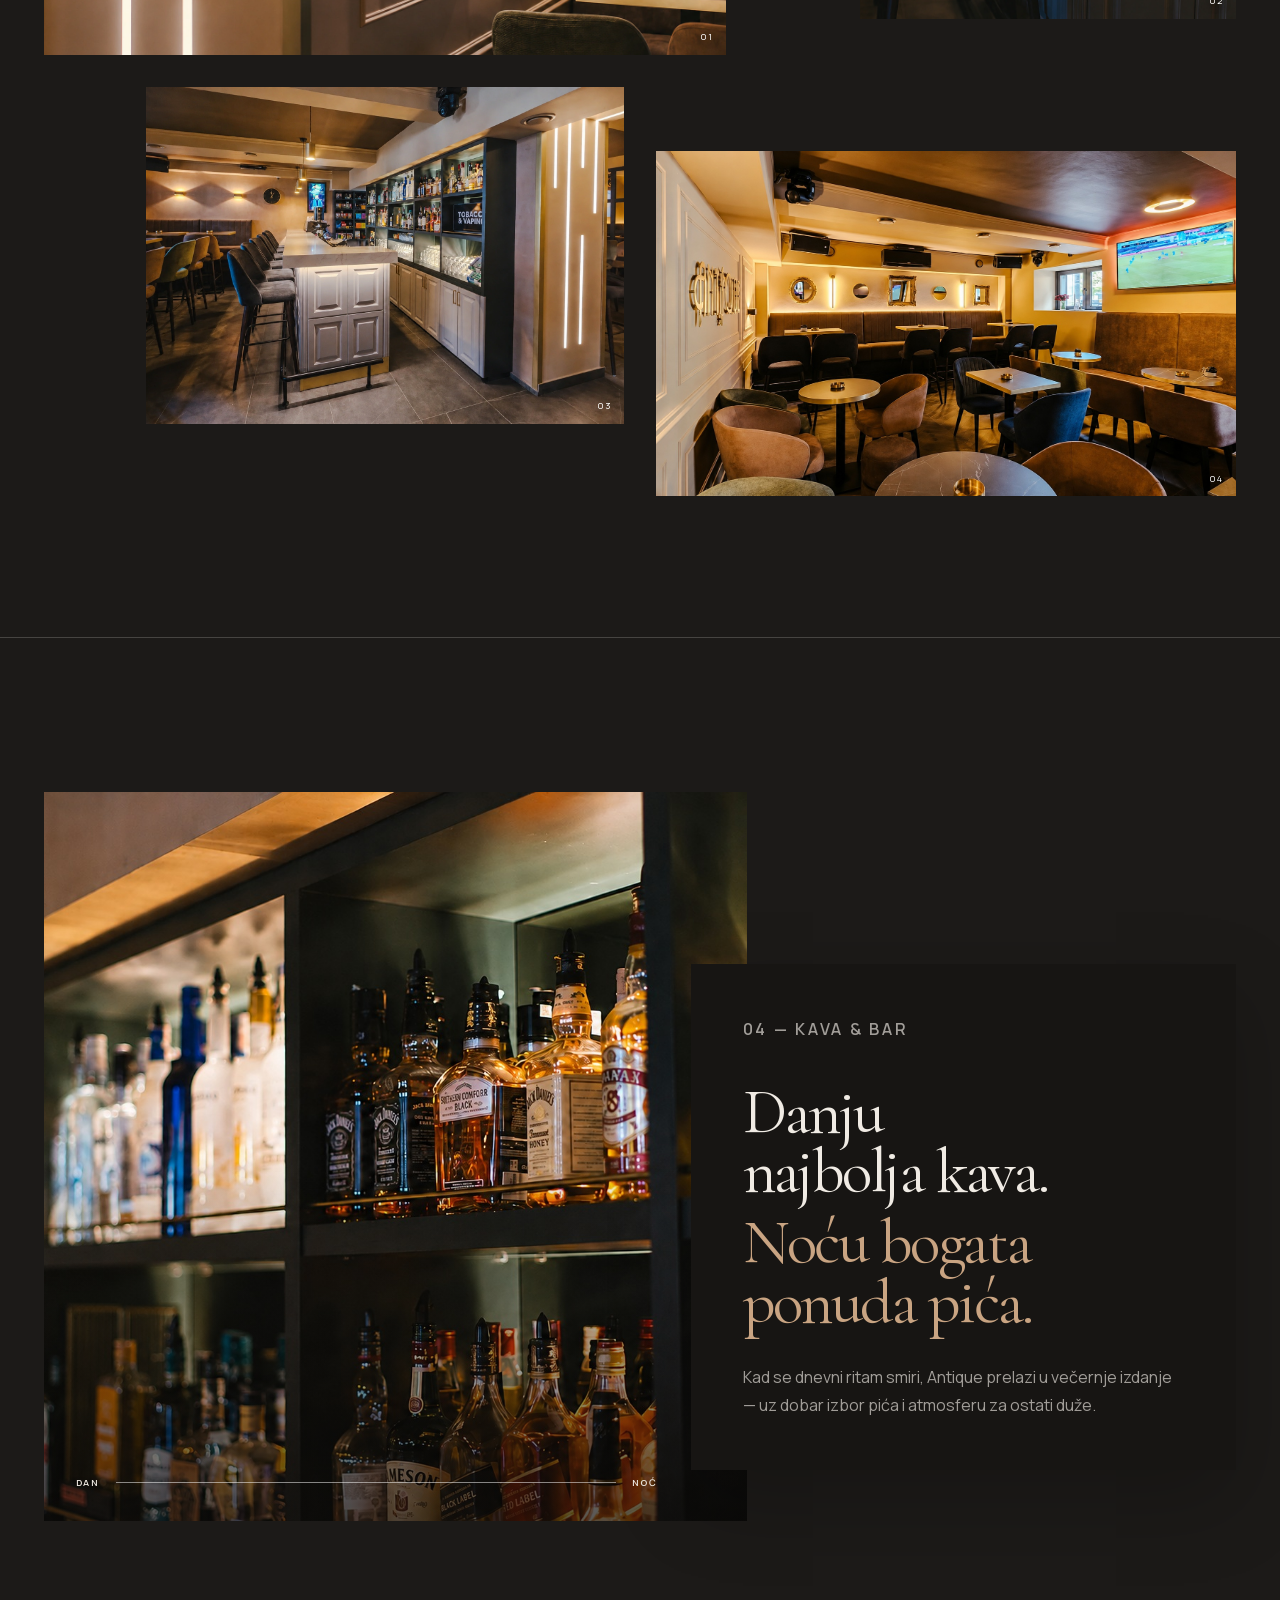
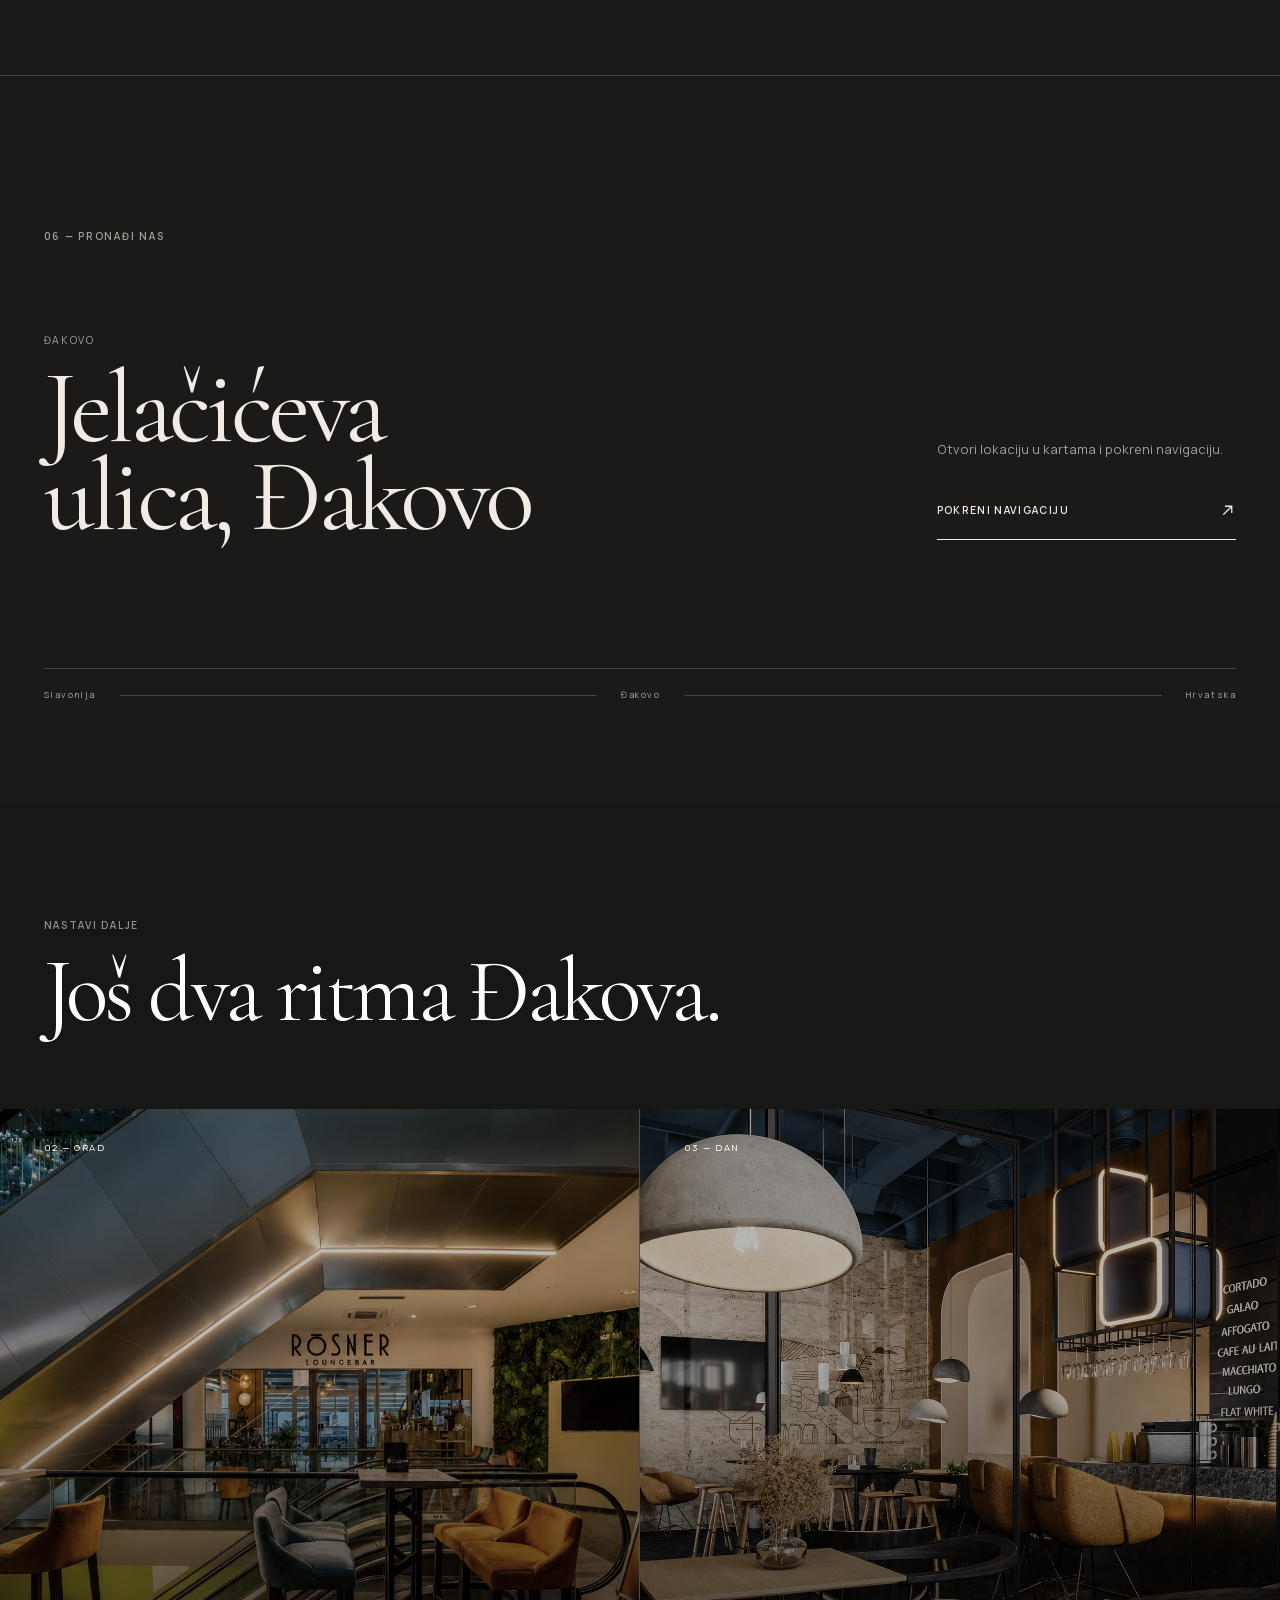
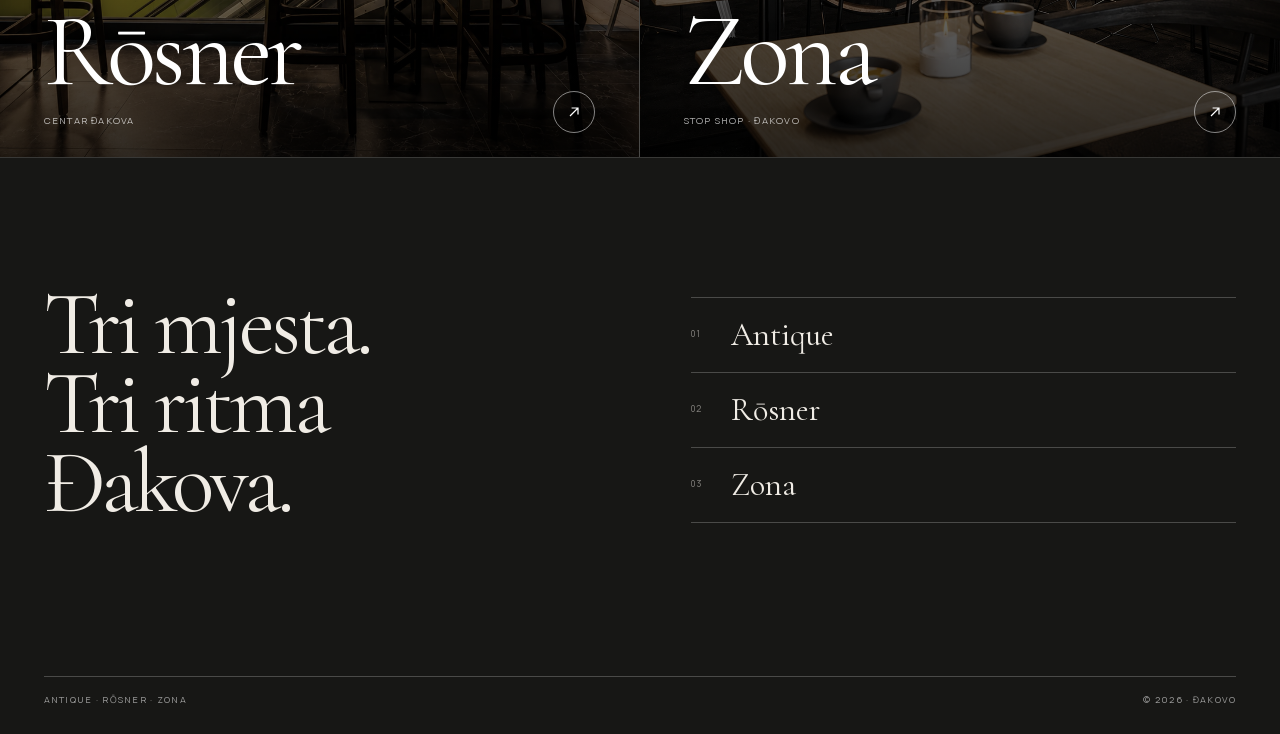
==== commit 91cd0e30: "Add files via upload" ====
--- a/antiquebar.html
+++ b/antiquebar.html
@@ -79,7 +79,7 @@
         </div>
       </section>
 
-      <section class="venue-gallery section-shell" aria-labelledby="gallery-title">
+      <section class="venue-gallery venue-gallery--antique section-shell" aria-labelledby="gallery-title">
         <div class="venue-gallery__header"><p class="section-eyebrow">03 — Atmosfera</p><h2 id="gallery-title">Mjesto kojem se vraćaš.</h2><p>Od prostora do trenutka. Odaberi fotografiju za puni prikaz.</p></div>
         <div class="gallery-grid">
           <button class="gallery-item" type="button" data-gallery-item data-src="assets/images/antique/wall-lights.webp" data-alt="Detalj suvremene zidne rasvjete u Antique Baru" aria-label="Otvori fotografiju 1"><img src="assets/images/antique/wall-lights.webp" alt="Detalj suvremene zidne rasvjete u Antique Baru" width="1536" height="1024" loading="lazy"><span>01</span></button>
@@ -105,15 +105,15 @@
 
       <section class="venue-location section-shell">
         <p class="section-eyebrow" data-reveal>06 — Pronađi nas</p>
-        <div class="venue-location__grid"><div data-reveal><p class="venue-location__city">Đakovo</p><h2>Jelačićeva ulica, Đakovo</h2></div><div class="venue-location__action" data-reveal><p>Otvori lokaciju u kartama i pokreni navigaciju.</p><a href="https://www.google.com/maps/search/?api=1&amp;query=Antique+Bar+%C4%90akovo" target="_blank" rel="noreferrer">Pokreni navigaciju <b aria-hidden="true">↗</b></a></div></div>
+        <div class="venue-location__grid"><div data-reveal><p class="venue-location__city">Đakovo</p><h2>Jelačićeva ulica, Đakovo</h2></div><div class="venue-location__action" data-reveal><p>Otvori lokaciju u kartama i pokreni navigaciju.</p><a href="https://www.google.com/maps/search/?api=1&amp;query=Antique+Bar+%C4%90akovo" target="_blank" rel="noreferrer">Pokreni navigaciju <svg viewBox="0 0 20 20" aria-hidden="true" focusable="false"><path d="M5 15 15 5M7 5h8v8" fill="none" stroke="currentColor" stroke-width="1.5"/></svg></a></div></div>
         <div class="venue-location__coordinates" aria-hidden="true"><span>Slavonija</span><i></i><span>Đakovo</span><i></i><span>Hrvatska</span></div>
       </section>
 
       <section class="related-venues" aria-labelledby="related-title">
         <div class="section-shell related-venues__title"><p class="section-eyebrow">Nastavi dalje</p><h2 id="related-title">Još dva ritma Đakova.</h2></div>
         <div class="related-venues__grid">
-          <a href="rosner.html" class="related-card related-card--rosner" data-page-link><img src="assets/images/rosner/main.webp" alt="Rōsner Lounge Bar u centru Đakova" width="1448" height="1086" loading="lazy"><span class="related-card__shade"></span><span class="related-card__meta">02 — Grad</span><span class="related-card__name">Rōsner</span><span class="related-card__location">Centar Đakova</span><span class="related-card__arrow">↗</span></a>
-          <a href="zona.html" class="related-card related-card--zona" data-page-link><img src="assets/images/zona/interior-3.webp" alt="Dnevni interijer Zona Lounge Bara" width="1269" height="1240" loading="lazy"><span class="related-card__shade"></span><span class="related-card__meta">03 — Dan</span><span class="related-card__name">Zona</span><span class="related-card__location">STOP SHOP · Đakovo</span><span class="related-card__arrow">↗</span></a>
+          <a href="rosner.html" class="related-card related-card--rosner" data-page-link><img src="assets/images/rosner/main.webp" alt="Rōsner Lounge Bar u centru Đakova" width="1448" height="1086" loading="lazy"><span class="related-card__shade"></span><span class="related-card__meta">02 — Grad</span><span class="related-card__name">Rōsner</span><span class="related-card__location">Centar Đakova</span><span class="related-card__arrow"><svg viewBox="0 0 20 20" aria-hidden="true" focusable="false"><path d="M5 15 15 5M7 5h8v8" fill="none" stroke="currentColor" stroke-width="1.5"/></svg></span></a>
+          <a href="zona.html" class="related-card related-card--zona" data-page-link><img src="assets/images/zona/interior-3.webp" alt="Dnevni interijer Zona Lounge Bara" width="1269" height="1240" loading="lazy"><span class="related-card__shade"></span><span class="related-card__meta">03 — Dan</span><span class="related-card__name">Zona</span><span class="related-card__location">STOP SHOP · Đakovo</span><span class="related-card__arrow"><svg viewBox="0 0 20 20" aria-hidden="true" focusable="false"><path d="M5 15 15 5M7 5h8v8" fill="none" stroke="currentColor" stroke-width="1.5"/></svg></span></a>
         </div>
       </section>
     </main>
--- a/styles.css
+++ b/styles.css
@@ -1016,6 +1016,365 @@
   pointer-events: none;
 }
 
+/* Rōsner city coffee intro */
+.venue-intro--rosner-feature {
+  position: relative;
+  min-height: 100svh;
+  padding-top: clamp(4.5rem, 7vw, 7rem);
+  padding-bottom: clamp(8rem, 12vw, 13rem);
+  display: grid;
+  grid-template-columns: repeat(12, minmax(0, 1fr));
+  grid-template-rows: auto 1fr;
+  column-gap: clamp(1rem, 2vw, 2.5rem);
+  overflow: hidden;
+  isolation: isolate;
+}
+
+.rosner-intro__label {
+  grid-column: 1 / 4;
+  grid-row: 1;
+  padding-top: 0.55rem;
+}
+
+.rosner-intro__title {
+  position: relative;
+  z-index: 3;
+  grid-column: 6 / 13;
+  grid-row: 2;
+  align-self: start;
+  margin-top: clamp(5rem, 8vw, 8rem);
+  top: clamp(3rem, 3.5vw, 4rem);
+  left: clamp(-3rem, -2.5vw, -1.25rem);
+}
+
+.rosner-intro__title h2 {
+  margin: -0.12em 0 0;
+  font-family: var(--font-display), Georgia, serif;
+  font-size: clamp(4.1rem, 6.4vw, 7.8rem);
+  font-weight: 400;
+  line-height: 0.86;
+  letter-spacing: -0.05em;
+}
+
+.rosner-intro__title h2 span {
+  display: table;
+  max-width: 100%;
+  padding: 0.01em 0.09em 0.06em;
+  background: var(--theme-bg);
+}
+
+.rosner-intro__title h2 span:last-child {
+  margin-top: -0.03em;
+  margin-left: clamp(1rem, 3vw, 4rem);
+}
+
+.rosner-intro__image {
+  position: relative;
+  z-index: 2;
+  grid-column: 2 / 7;
+  grid-row: 2;
+  width: 100%;
+  height: clamp(540px, 58vw, 800px);
+  margin: clamp(4rem, 7vw, 7rem) 0 0;
+  overflow: visible;
+}
+
+.rosner-intro__image::before {
+  content: "";
+  position: absolute;
+  z-index: -1;
+  inset: clamp(0.75rem, 1.4vw, 1.5rem) clamp(-1.5rem, -1.4vw, -0.75rem) clamp(-1.5rem, -1.4vw, -0.75rem) clamp(0.75rem, 1.4vw, 1.5rem);
+  border: 1px solid rgba(23, 27, 24, 0.28);
+}
+
+.rosner-intro__image img {
+  width: 100%;
+  height: 100%;
+  display: block;
+  object-fit: cover;
+  object-position: center 45%;
+  filter: saturate(0.78) contrast(1.04);
+  transition: filter 700ms ease, transform 1s cubic-bezier(0.22, 1, 0.36, 1);
+}
+
+.rosner-intro__image:hover img {
+  filter: saturate(0.98) contrast(1.02);
+  transform: scale(1.018);
+}
+
+.rosner-intro__image figcaption {
+  position: absolute;
+  right: 0;
+  bottom: 0;
+  left: 0;
+  padding: 1.2rem 1.35rem;
+  display: flex;
+  justify-content: space-between;
+  gap: 1rem;
+  background: linear-gradient(to top, rgba(12, 15, 13, 0.78), transparent);
+  color: #f1f1eb;
+  font-size: 0.56rem;
+  font-weight: 600;
+  letter-spacing: 0.16em;
+  text-transform: uppercase;
+}
+
+.rosner-intro__copy {
+  position: relative;
+  z-index: 2;
+  grid-column: 7 / 12;
+  grid-row: 2;
+  align-self: start;
+  margin: clamp(26rem, 32vw, 32rem) 0 0 clamp(1rem, 4vw, 5rem);
+}
+
+.rosner-intro__copy > p {
+  max-width: 520px;
+  margin: 0;
+  color: var(--theme-muted);
+  font-size: clamp(1.05rem, 1.4vw, 1.35rem);
+  line-height: 1.8;
+}
+
+.rosner-intro__axis {
+  width: min(100%, 430px);
+  margin-top: clamp(3rem, 5vw, 5rem);
+  padding: 1.15rem 0;
+  display: grid;
+  grid-template-columns: auto 1fr auto;
+  align-items: center;
+  gap: 1.25rem;
+  border-top: 1px solid var(--theme-line);
+  border-bottom: 1px solid var(--theme-line);
+  color: var(--theme-accent);
+  font-family: var(--font-display), Georgia, serif;
+  font-size: clamp(1.5rem, 2.3vw, 2.5rem);
+}
+
+.rosner-intro__axis i {
+  position: relative;
+  height: 1px;
+  background: var(--theme-line);
+}
+
+.rosner-intro__axis i::after {
+  content: "";
+  position: absolute;
+  top: -3px;
+  left: 50%;
+  width: 7px;
+  height: 7px;
+  border-radius: 50%;
+  background: var(--theme-accent);
+}
+
+.rosner-intro__ghost {
+  position: absolute;
+  z-index: -1;
+  right: -0.04em;
+  bottom: -0.12em;
+  font-family: var(--font-display), Georgia, serif;
+  font-size: clamp(8rem, 20vw, 24rem);
+  line-height: 0.8;
+  letter-spacing: -0.055em;
+  color: var(--theme-accent);
+  opacity: 0.07;
+  text-transform: uppercase;
+  pointer-events: none;
+}
+
+/* Zona daylight interior intro */
+.venue-intro--zona-feature {
+  position: relative;
+  min-height: 100svh;
+  padding-top: clamp(4.5rem, 7vw, 7rem);
+  padding-bottom: clamp(8rem, 12vw, 13rem);
+  display: grid;
+  grid-template-columns: repeat(12, minmax(0, 1fr));
+  grid-template-rows: auto 1fr;
+  column-gap: clamp(1rem, 2vw, 2.5rem);
+  overflow: hidden;
+  isolation: isolate;
+}
+
+.zona-intro__label {
+  grid-column: 1 / 4;
+  grid-row: 1;
+  padding-top: 0.55rem;
+}
+
+.zona-intro__title {
+  position: relative;
+  z-index: 3;
+  grid-column: 1 / 10;
+  grid-row: 2;
+  align-self: start;
+  top: clamp(1.5rem, 2vw, 2.5rem);
+  margin-top: clamp(6rem, 9vw, 9rem);
+}
+
+.zona-intro__title h2 {
+  margin: 0;
+  font-family: var(--font-display), Georgia, serif;
+  font-size: clamp(4.2rem, 7.2vw, 8.6rem);
+  font-weight: 400;
+  line-height: 0.86;
+  letter-spacing: -0.05em;
+}
+
+.zona-intro__title h2 span {
+  display: table;
+  max-width: 100%;
+  padding: 0.01em 0.09em 0.06em;
+  background: var(--theme-bg);
+}
+
+.zona-intro__title h2 span:last-child {
+  margin-top: -0.03em;
+  margin-left: clamp(2rem, 5vw, 6rem);
+}
+
+.zona-intro__image {
+  position: relative;
+  z-index: 2;
+  grid-column: 7 / 13;
+  grid-row: 2;
+  width: 100%;
+  height: clamp(540px, 55vw, 790px);
+  margin: clamp(4rem, 7vw, 7rem) 0 0;
+  overflow: visible;
+}
+
+.zona-intro__image::before {
+  content: "";
+  position: absolute;
+  z-index: -1;
+  inset: clamp(0.75rem, 1.4vw, 1.5rem) clamp(0.75rem, 1.4vw, 1.5rem) clamp(-1.5rem, -1.4vw, -0.75rem) clamp(-1.5rem, -1.4vw, -0.75rem);
+  border: 1px solid rgba(28, 27, 24, 0.25);
+}
+
+.zona-intro__image img {
+  width: 100%;
+  height: 100%;
+  display: block;
+  object-fit: cover;
+  object-position: center;
+  filter: saturate(0.82) contrast(1.03);
+  transition: filter 700ms ease, transform 1s cubic-bezier(0.22, 1, 0.36, 1);
+}
+
+.zona-intro__image:hover img {
+  filter: saturate(1) contrast(1.01);
+  transform: scale(1.018);
+}
+
+.zona-intro__image figcaption {
+  position: absolute;
+  right: 0;
+  bottom: 0;
+  left: 0;
+  padding: 3.5rem 1.3rem 1.15rem;
+  display: flex;
+  justify-content: space-between;
+  gap: 1rem;
+  background: linear-gradient(to top, rgba(16, 15, 13, 0.72), transparent);
+  color: #f3eee5;
+  font-size: 0.56rem;
+  font-weight: 600;
+  letter-spacing: 0.16em;
+  text-transform: uppercase;
+}
+
+.zona-intro__copy {
+  position: relative;
+  z-index: 2;
+  grid-column: 2 / 7;
+  grid-row: 2;
+  align-self: center;
+  top: clamp(4rem, 7vw, 7rem);
+  margin: 0;
+}
+
+.zona-intro__copy > p {
+  max-width: 620px;
+  margin: 0;
+  color: var(--theme-muted);
+  font-size: clamp(1.05rem, 1.35vw, 1.3rem);
+  line-height: 1.8;
+}
+
+.zona-intro__modes {
+  grid-column: 2 / 7;
+  grid-row: 2;
+  align-self: end;
+  width: min(100%, 620px);
+  margin: 0 0 clamp(2rem, 4vw, 4rem);
+  padding: 1.4rem 0;
+  display: grid;
+  grid-template-columns: minmax(0, 1fr) minmax(2rem, 0.45fr) minmax(0, 1.2fr);
+  align-items: center;
+  gap: 1.25rem;
+  border-top: 1px solid var(--theme-line);
+  border-bottom: 1px solid var(--theme-line);
+}
+
+.zona-intro__modes > span {
+  display: grid;
+  gap: 0.5rem;
+}
+
+.zona-intro__modes > span:last-child {
+  text-align: right;
+}
+
+.zona-intro__modes small {
+  color: var(--theme-muted);
+  font-size: 0.54rem;
+  font-weight: 600;
+  letter-spacing: 0.15em;
+  text-transform: uppercase;
+}
+
+.zona-intro__modes strong {
+  color: var(--theme-accent);
+  font-family: var(--font-display), Georgia, serif;
+  font-size: clamp(1.45rem, 2vw, 2.2rem);
+  font-weight: 400;
+  line-height: 1;
+}
+
+.zona-intro__modes > i {
+  position: relative;
+  height: 1px;
+  background: var(--theme-line);
+}
+
+.zona-intro__modes > i::after {
+  content: "";
+  position: absolute;
+  top: -3px;
+  left: 50%;
+  width: 7px;
+  height: 7px;
+  border-radius: 50%;
+  background: var(--theme-accent);
+}
+
+.zona-intro__ghost {
+  position: absolute;
+  z-index: -1;
+  left: -0.04em;
+  bottom: -0.12em;
+  font-family: var(--font-display), Georgia, serif;
+  font-size: clamp(8rem, 20vw, 24rem);
+  line-height: 0.8;
+  letter-spacing: -0.055em;
+  color: var(--theme-accent);
+  opacity: 0.065;
+  text-transform: uppercase;
+  pointer-events: none;
+}
+
 /* Story */
 .venue-story {
   padding: clamp(6rem, 10vw, 10rem) 0;
@@ -1079,74 +1438,131 @@
   text-align: center;
 }
 
-.venue-story__visuals {
+.venue-story--zona .venue-story__header {
+  display: block;
+  text-align: center;
+}
+
+.venue-story--zona .venue-story__header > .section-eyebrow {
+  width: auto;
+  margin: 0 auto clamp(2rem, 4vw, 4rem);
+  text-align: center;
+}
+
+.venue-story--zona .venue-story__header > div {
+  max-width: 1280px;
+  margin: 0 auto;
+}
+
+.venue-story--zona .venue-story__header h2 {
+  text-align: center;
+}
+
+.venue-story--zona .venue-story__header > div > p {
+  width: min(100%, 760px);
+  margin-right: auto;
+  margin-left: auto;
+  text-align: center;
+}
+
+.zona-story__visuals {
   position: relative;
-  min-height: clamp(860px, 92vw, 1280px);
-  margin-top: clamp(4rem, 8vw, 8rem);
-}
-
-.story-image {
-  position: absolute;
+  min-height: clamp(820px, 82vw, 1160px);
+  margin-top: clamp(5rem, 9vw, 9rem);
+  display: grid;
+  grid-template-columns: repeat(12, minmax(0, 1fr));
+  gap: clamp(1.5rem, 3vw, 3.5rem);
+  align-items: start;
+  isolation: isolate;
+}
+
+.zona-story__visuals::before {
+  content: "";
+  position: absolute;
+  z-index: -1;
+  top: 14%;
+  left: 50%;
+  width: min(62vw, 920px);
+  aspect-ratio: 1;
+  border-radius: 50%;
+  background: radial-gradient(circle, rgba(168, 137, 94, 0.12), transparent 68%);
+  transform: translateX(-50%);
+  pointer-events: none;
+}
+
+.zona-story__image {
+  position: relative;
+  z-index: 2;
+  margin: 0;
   overflow: hidden;
-}
-
-.story-image img {
+  background: rgba(255, 255, 255, 0.05);
+}
+
+.zona-story__image::after {
+  content: "";
   position: absolute;
   inset: 0;
+  border: 1px solid rgba(255, 255, 255, 0.16);
+  pointer-events: none;
+}
+
+.zona-story__image img {
   width: 100%;
   height: 100%;
+  display: block;
   object-fit: cover;
-  transition: transform 1.1s cubic-bezier(0.22, 1, 0.36, 1);
-}
-
-.story-image:hover img {
+  transition: transform 1s cubic-bezier(0.22, 1, 0.36, 1), filter 700ms ease;
+}
+
+.zona-story__image:hover img {
   transform: scale(1.025);
-}
-
-.story-image > span {
-  position: absolute;
-  right: 1rem;
-  bottom: 1rem;
-  font-size: 0.59rem;
-  font-weight: 600;
-  letter-spacing: 0.16em;
-  text-transform: uppercase;
-  text-shadow: 0 1px 10px #000;
-}
-
-.story-image--primary {
-  top: 0;
-  left: var(--page-gutter);
-  width: min(35vw, 520px);
-  aspect-ratio: 0.74;
-}
-
-.story-image--secondary {
-  right: 0;
-  bottom: 0;
-  width: min(52vw, 850px);
-  aspect-ratio: 1.05;
-}
-
-.story-words {
-  position: absolute;
-  z-index: 2;
-  top: 37%;
-  right: var(--page-gutter);
-  left: 18vw;
+  filter: saturate(1.06);
+}
+
+.zona-story__image--focus {
+  grid-column: 1 / span 6;
+  height: clamp(620px, 58vw, 880px);
+}
+
+.zona-story__image--focus img {
+  object-position: center 45%;
+}
+
+.zona-story__image--social {
+  grid-column: 7 / span 6;
+  height: clamp(620px, 58vw, 880px);
+  margin-top: clamp(7rem, 12vw, 13rem);
+}
+
+.zona-story__image--social img {
+  object-position: center 45%;
+}
+
+.zona-story__connector {
+  position: absolute;
+  z-index: 3;
+  top: 4rem;
+  bottom: 4rem;
+  left: 50%;
   display: flex;
-  justify-content: space-between;
-  gap: 2rem;
-  font-family: var(--font-display), Georgia, serif;
-  font-size: clamp(2rem, 4.5vw, 5.5rem);
-  line-height: 1;
+  flex-direction: column;
+  align-items: center;
+  transform: translateX(-50%);
   pointer-events: none;
 }
 
-.story-words span:not(:last-child)::after {
-  content: "·";
-  margin-left: clamp(1rem, 3vw, 4rem);
-  color: var(--theme-accent);
+.zona-story__connector i {
+  width: 1px;
+  flex: 1;
+  background: rgba(255, 255, 255, 0.2);
+}
+
+.zona-story__connector b {
+  width: 9px;
+  height: 9px;
+  margin: 1.25rem 0;
+  border: 1px solid var(--theme-accent);
+  border-radius: 50%;
 }
 
 /* Antique day/night image mosaic */
@@ -1315,6 +1731,90 @@
   font-size: 0.55rem;
   letter-spacing: 0.12em;
   opacity: 0.5;
+}
+
+/* Rōsner people and coffee feature */
+.venue-offer--rosner-moments,
+.venue-offer--zona-food {
+  position: relative;
+  grid-template-columns: repeat(12, minmax(0, 1fr));
+  gap: clamp(1rem, 2vw, 2.5rem);
+  align-items: start;
+  overflow: hidden;
+}
+
+.venue-offer--rosner-moments .rosner-offer__copy,
+.venue-offer--zona-food .zona-offer__copy {
+  grid-column: 1 / -1;
+  grid-row: 2;
+  width: 100%;
+  margin: 0;
+  text-align: center;
+}
+
+.rosner-offer__label,
+.zona-offer__label {
+  grid-column: 1 / 4;
+  grid-row: 1;
+  align-self: start;
+  padding-top: 0.35rem;
+}
+
+.venue-offer--rosner-moments .rosner-offer__copy h2,
+.venue-offer--zona-food .zona-offer__copy h2 {
+  max-width: 1400px;
+  margin-right: auto;
+  margin-left: auto;
+  font-size: clamp(4.5rem, 7.3vw, 8.7rem);
+}
+
+.venue-offer--rosner-moments .rosner-offer__copy > div > p,
+.venue-offer--zona-food .zona-offer__copy > div > p {
+  max-width: 620px;
+  margin-right: auto;
+  margin-left: auto;
+}
+
+.rosner-offer__moments,
+.zona-offer__moments {
+  grid-column: 1 / -1;
+  grid-row: 3;
+  margin-top: clamp(2.5rem, 4vw, 4.5rem);
+  display: grid;
+  grid-template-columns: minmax(0, 0.82fr) minmax(0, 1.12fr) minmax(0, 0.82fr);
+  gap: clamp(1.25rem, 3vw, 3.5rem);
+  align-items: start;
+}
+
+.rosner-offer__moments figure,
+.zona-offer__moments figure {
+  position: relative;
+  margin: 0;
+  aspect-ratio: 0.8;
+  overflow: hidden;
+  background: rgba(23, 27, 24, 0.08);
+}
+
+.rosner-offer__moments figure:first-child,
+.rosner-offer__moments figure:last-child,
+.zona-offer__moments figure:first-child,
+.zona-offer__moments figure:last-child {
+  margin-top: clamp(3rem, 6vw, 7rem);
+}
+
+.rosner-offer__moments img,
+.zona-offer__moments img {
+  width: 100%;
+  height: 100%;
+  display: block;
+  object-fit: cover;
+  transition: transform 1s cubic-bezier(0.22, 1, 0.36, 1), filter 700ms ease;
+}
+
+.rosner-offer__moments figure:hover img,
+.zona-offer__moments figure:hover img {
+  transform: scale(1.025);
+  filter: saturate(1.05);
 }
 
 /* Antique coffee-to-bar feature */
@@ -1470,6 +1970,137 @@
   aspect-ratio: 1.78;
 }
 
+/* Compact Antique interior collage */
+.venue-gallery--antique .venue-gallery__header > p:last-child {
+  max-width: none;
+  transform: translateX(clamp(-2.5rem, -2.5vw, -1.25rem));
+  white-space: nowrap;
+}
+
+.venue-gallery--antique .gallery-grid {
+  gap: clamp(1.25rem, 2.5vw, 3rem);
+}
+
+.venue-gallery--antique .gallery-item:nth-child(1) {
+  grid-column: 1 / span 7;
+  margin-top: 0;
+  aspect-ratio: 1.52;
+}
+
+.venue-gallery--antique .gallery-item:nth-child(2) {
+  grid-column: 9 / span 4;
+  margin-top: clamp(3rem, 6vw, 7rem);
+  aspect-ratio: 1.12;
+}
+
+.venue-gallery--antique .gallery-item:nth-child(3) {
+  grid-column: 2 / span 5;
+  margin-top: 0;
+  aspect-ratio: 1.42;
+}
+
+.venue-gallery--antique .gallery-item:nth-child(4) {
+  grid-column: 7 / span 6;
+  margin-top: clamp(3rem, 5vw, 6rem);
+  aspect-ratio: 1.68;
+}
+
+/* Rōsner interior and people collage */
+.venue-gallery--rosner .venue-gallery__header > p:last-child {
+  max-width: none;
+  white-space: nowrap;
+}
+
+.venue-gallery--rosner .gallery-grid {
+  gap: clamp(1.25rem, 2.5vw, 3rem);
+}
+
+.venue-gallery--rosner .gallery-item:nth-child(1) {
+  grid-column: 1 / span 7;
+  width: 90%;
+  justify-self: start;
+  margin-top: 0;
+  aspect-ratio: 1.52;
+}
+
+.venue-gallery--rosner .gallery-item:nth-child(2) {
+  grid-column: 9 / span 4;
+  width: 115%;
+  justify-self: end;
+  margin-top: clamp(3rem, 6vw, 7rem);
+  aspect-ratio: 1.12;
+}
+
+.venue-gallery--rosner .gallery-item:nth-child(3) {
+  grid-column: 2 / span 10;
+  margin-top: clamp(1rem, 2vw, 2.5rem);
+  aspect-ratio: 1.65;
+}
+
+.venue-gallery--rosner .gallery-item:nth-child(4) {
+  grid-column: 1 / span 5;
+  margin-top: clamp(3rem, 5vw, 6rem);
+  aspect-ratio: 0.8;
+}
+
+.venue-gallery--rosner .gallery-item:nth-child(5) {
+  grid-column: 7 / span 6;
+  margin-top: clamp(6rem, 10vw, 12rem);
+  aspect-ratio: 0.8;
+}
+
+/* Zona day, interior and dessert collage */
+.venue-gallery--zona .venue-gallery__header > p:last-child {
+  max-width: none;
+  white-space: nowrap;
+}
+
+.venue-gallery--zona .gallery-grid {
+  gap: clamp(1.25rem, 2.5vw, 3rem);
+}
+
+.venue-gallery--zona .gallery-item:nth-child(1) {
+  grid-column: 1 / span 4;
+  width: 115%;
+  justify-self: start;
+  margin-top: 0;
+  aspect-ratio: 0.8;
+}
+
+.venue-gallery--zona .gallery-item:nth-child(2) {
+  grid-column: 6 / span 7;
+  width: 85%;
+  justify-self: end;
+  margin-top: clamp(3rem, 6vw, 7rem);
+  aspect-ratio: 1.45;
+}
+
+.venue-gallery--zona .gallery-item:nth-child(3) {
+  grid-column: 2 / span 10;
+  width: 90%;
+  justify-self: center;
+  margin-top: clamp(1.5rem, 3vw, 3.5rem);
+  aspect-ratio: 1.48;
+}
+
+.venue-gallery--zona .gallery-item:nth-child(4) {
+  grid-column: 1 / span 5;
+  margin-top: clamp(3rem, 6vw, 7rem);
+  aspect-ratio: 1;
+}
+
+.venue-gallery--zona .gallery-item:nth-child(5) {
+  grid-column: 7 / span 6;
+  margin-top: clamp(1rem, 2vw, 2.5rem);
+  aspect-ratio: 1.42;
+}
+
+.venue-gallery--zona .gallery-item:nth-child(6) {
+  grid-column: 2 / span 9;
+  margin-top: clamp(3rem, 5vw, 6rem);
+  aspect-ratio: 1.5;
+}
+
 .gallery-item img {
   position: absolute;
   inset: 0;
@@ -1890,17 +2521,6 @@
     justify-content: flex-start;
   }
 
-  .venue-story__visuals {
-    min-height: 940px;
-  }
-
-  .story-image--primary {
-    width: 42vw;
-  }
-
-  .story-image--secondary {
-    width: 60vw;
-  }
 }
 
 @media (max-width: 900px) {
@@ -1915,6 +2535,47 @@
 
   .venue-intro {
     grid-template-columns: 1fr 2.5fr;
+  }
+
+  .venue-intro--rosner-feature {
+    grid-template-columns: repeat(12, minmax(0, 1fr));
+  }
+
+  .venue-intro--zona-feature {
+    grid-template-columns: repeat(12, minmax(0, 1fr));
+  }
+
+  .venue-intro--rosner-feature .rosner-intro__label {
+    grid-column: 1 / 4;
+  }
+
+  .venue-intro--rosner-feature .rosner-intro__title {
+    grid-column: 5 / 13;
+  }
+
+  .venue-intro--rosner-feature .rosner-intro__image {
+    grid-column: 1 / 7;
+  }
+
+  .venue-intro--rosner-feature .rosner-intro__copy {
+    grid-column: 7 / 13;
+    margin-left: 2.5rem;
+  }
+
+  .venue-intro--zona-feature .zona-intro__image {
+    grid-column: 6 / 13;
+  }
+
+  .venue-intro--zona-feature .zona-intro__title {
+    grid-column: 1 / 11;
+  }
+
+  .venue-intro--zona-feature .zona-intro__copy {
+    grid-column: 1 / 6;
+  }
+
+  .venue-intro--zona-feature .zona-intro__modes {
+    grid-column: 1 / 6;
   }
 
   .venue-intro--feature {
@@ -1952,6 +2613,18 @@
 
   .venue-offer {
     grid-template-columns: 1fr;
+  }
+
+  .venue-offer--rosner-moments,
+  .venue-offer--zona-food {
+    grid-template-columns: repeat(12, minmax(0, 1fr));
+  }
+
+  .venue-offer--rosner-moments .rosner-offer__copy,
+  .venue-offer--zona-food .zona-offer__copy {
+    grid-column: 1 / -1;
+    width: 100%;
+    margin: 0;
   }
 
   .venue-offer__image {
@@ -2231,6 +2904,128 @@
     font-size: 36vw;
   }
 
+  .venue-intro--rosner-feature {
+    min-height: auto;
+    padding-top: 5.5rem;
+    padding-bottom: 8rem;
+    display: block;
+  }
+
+  .rosner-intro__title h2 {
+    margin-top: 2.4rem;
+    font-size: clamp(3.8rem, 15.5vw, 6rem);
+    line-height: 0.88;
+  }
+
+  .rosner-intro__title {
+    margin-top: 0;
+    top: 0;
+    left: 0;
+  }
+
+  .rosner-intro__title h2 span {
+    display: block;
+    padding: 0;
+    background: transparent;
+  }
+
+  .rosner-intro__title h2 span:last-child {
+    margin-top: 0.08em;
+    margin-left: 0;
+  }
+
+  .rosner-intro__image {
+    width: 84%;
+    height: min(125vw, 680px);
+    margin: 3.5rem auto 0;
+  }
+
+  .rosner-intro__copy {
+    width: 92%;
+    margin: 3.5rem auto 0;
+  }
+
+  .rosner-intro__copy > p {
+    max-width: 100%;
+  }
+
+  .rosner-intro__axis {
+    width: 100%;
+    margin-top: 2.75rem;
+  }
+
+  .rosner-intro__ghost {
+    right: -0.08em;
+    bottom: 0;
+    font-size: 34vw;
+  }
+
+  .venue-intro--zona-feature {
+    min-height: auto;
+    padding-top: 5.5rem;
+    padding-bottom: 8rem;
+    display: block;
+  }
+
+  .zona-intro__title {
+    top: 0;
+    margin-top: 2.4rem;
+  }
+
+  .zona-intro__title h2 {
+    font-size: clamp(3.8rem, 15.5vw, 6rem);
+    line-height: 0.88;
+  }
+
+  .zona-intro__title h2 span {
+    display: block;
+    padding: 0;
+    background: transparent;
+  }
+
+  .zona-intro__title h2 span:last-child {
+    margin-top: 0.08em;
+    margin-left: 0;
+  }
+
+  .zona-intro__image {
+    width: calc(100% + var(--page-gutter));
+    height: min(95svh, 650px);
+    margin: 3.5rem 0 0;
+  }
+
+  .zona-intro__copy {
+    width: 92%;
+    top: 0;
+    margin: 3.5rem auto 0;
+  }
+
+  .zona-intro__copy > p,
+  .zona-intro__modes {
+    width: 100%;
+    max-width: 100%;
+  }
+
+  .zona-intro__modes {
+    margin: 2.75rem 0 0;
+    grid-template-columns: 1fr;
+    gap: 1.25rem;
+  }
+
+  .zona-intro__modes > span:last-child {
+    text-align: left;
+  }
+
+  .zona-intro__modes strong {
+    font-size: clamp(1.8rem, 8vw, 2.5rem);
+  }
+
+  .zona-intro__ghost {
+    left: -0.08em;
+    bottom: 0;
+    font-size: 34vw;
+  }
+
   .venue-story {
     padding-top: 6rem;
     padding-bottom: 6rem;
@@ -2245,31 +3040,31 @@
     font-size: clamp(4rem, 18vw, 6.5rem);
   }
 
-  .venue-story__visuals {
-    min-height: 980px;
+  .zona-story__visuals {
+    min-height: auto;
     margin-top: 4rem;
-  }
-
-  .story-image--primary {
-    width: 76vw;
-    left: var(--page-gutter);
-  }
-
-  .story-image--secondary {
-    width: 84vw;
-    right: 0;
-  }
-
-  .story-words {
-    top: 48%;
-    right: var(--page-gutter);
-    left: var(--page-gutter);
-    flex-wrap: wrap;
-    font-size: clamp(2rem, 10vw, 3.3rem);
-  }
-
-  .story-words span:not(:last-child)::after {
-    margin-left: 0.8rem;
+    display: block;
+  }
+
+  .zona-story__visuals::before {
+    top: 24%;
+    width: 120vw;
+  }
+
+  .zona-story__image--focus,
+  .zona-story__image--social {
+    width: min(88%, 680px);
+    height: min(118vw, 680px);
+    margin-right: auto;
+    margin-left: auto;
+  }
+
+  .zona-story__image--social {
+    margin-top: 3rem;
+  }
+
+  .zona-story__connector {
+    display: none;
   }
 
   .venue-story__mosaic {
@@ -2356,6 +3151,48 @@
     font-size: clamp(3rem, 13vw, 4.5rem);
   }
 
+  .venue-offer--rosner-moments,
+  .venue-offer--zona-food {
+    display: block;
+  }
+
+  .venue-offer--rosner-moments .rosner-offer__copy,
+  .venue-offer--zona-food .zona-offer__copy {
+    width: 100%;
+    margin: 0;
+  }
+
+  .venue-offer--rosner-moments .rosner-offer__copy h2,
+  .venue-offer--zona-food .zona-offer__copy h2 {
+    font-size: clamp(3.7rem, 15vw, 5.6rem);
+  }
+
+  .rosner-offer__moments,
+  .zona-offer__moments {
+    margin-top: 2.5rem;
+    display: block;
+  }
+
+  .rosner-offer__moments figure,
+  .zona-offer__moments figure {
+    width: 94%;
+    margin: 0 auto 1.5rem;
+  }
+
+  .rosner-offer__moments figure:first-child,
+  .rosner-offer__moments figure:last-child,
+  .zona-offer__moments figure:first-child,
+  .zona-offer__moments figure:last-child {
+    width: 82%;
+    margin: 0 auto 1.5rem;
+  }
+
+  .zona-offer__moments figure,
+  .zona-offer__moments figure:first-child,
+  .zona-offer__moments figure:last-child {
+    aspect-ratio: 1.2;
+  }
+
   .venue-gallery {
     padding-top: 7rem;
     padding-bottom: 7rem;
@@ -2382,8 +3219,9 @@
 
   .gallery-item,
   .gallery-item:nth-child(n) {
+    display: block;
     width: 100%;
-    margin: 0 0 1.25rem;
+    margin: 0 auto 1.25rem;
     aspect-ratio: 1.15;
   }
 
@@ -2400,8 +3238,108 @@
 
   .gallery-item.gallery-item--interior-wide {
     width: 100%;
-    margin-left: 0;
+    margin-right: auto;
+    margin-left: auto;
     aspect-ratio: 1.78;
+  }
+
+  .venue-gallery--antique .venue-gallery__header > p:last-child {
+    transform: none;
+    white-space: normal;
+  }
+
+  .venue-gallery--antique .gallery-item:nth-child(n) {
+    display: block;
+    width: 92%;
+    margin: 0 auto 1.5rem;
+    aspect-ratio: 1.4;
+  }
+
+  .venue-gallery--antique .gallery-item:nth-child(2) {
+    width: 78%;
+    aspect-ratio: 1.08;
+  }
+
+  .venue-gallery--antique .gallery-item:nth-child(3) {
+    width: 88%;
+    aspect-ratio: 1.45;
+  }
+
+  .venue-gallery--antique .gallery-item:nth-child(4) {
+    width: 100%;
+    aspect-ratio: 1.68;
+  }
+
+  .venue-gallery--rosner .gallery-item:nth-child(n) {
+    display: block;
+    width: 92%;
+    margin: 0 auto 1.5rem;
+    aspect-ratio: 1.4;
+  }
+
+  .venue-gallery--rosner .gallery-item:nth-child(2) {
+    width: 84%;
+    aspect-ratio: 1.35;
+  }
+
+  .venue-gallery--rosner .gallery-item:nth-child(3) {
+    width: 100%;
+    aspect-ratio: 1.55;
+  }
+
+  .venue-gallery--rosner .gallery-item:nth-child(4) {
+    width: 78%;
+    aspect-ratio: 0.8;
+  }
+
+  .venue-gallery--rosner .gallery-item:nth-child(5) {
+    width: 84%;
+    aspect-ratio: 0.8;
+  }
+
+  .venue-gallery--rosner .venue-gallery__header > p:last-child {
+    white-space: normal;
+  }
+
+  .venue-gallery--zona .gallery-item:nth-child(n) {
+    display: block;
+    width: 92%;
+    margin: 0 auto 1.5rem;
+    aspect-ratio: 1.35;
+  }
+
+  .venue-gallery--zona .gallery-item:nth-child(2) {
+    width: 92%;
+    aspect-ratio: 1.35;
+  }
+
+  .venue-gallery--zona .gallery-item:nth-child(1) {
+    width: 78%;
+    aspect-ratio: 0.8;
+  }
+
+  .venue-gallery--zona .gallery-item:nth-child(3) {
+    width: 90%;
+    aspect-ratio: 1.1;
+  }
+
+  .venue-gallery--zona .gallery-item:nth-child(4) {
+    width: 82%;
+    aspect-ratio: 1;
+  }
+
+  .venue-gallery--zona .gallery-item:nth-child(5) {
+    width: 94%;
+    aspect-ratio: 1.42;
+  }
+
+  .venue-gallery--zona .gallery-item:nth-child(6) {
+    width: 100%;
+    aspect-ratio: 1.5;
+  }
+
+  .venue-gallery--zona .venue-gallery__header > p:last-child {
+    white-space: normal;
   }
 
   .lightbox__image {
@@ -2504,14 +3442,6 @@
     justify-content: flex-start;
   }
 
-  .venue-story__visuals {
-    min-height: 880px;
-  }
-
-  .story-words {
-    gap: 0.6rem;
-  }
-
   .venue-location__coordinates span:first-child,
   .venue-location__coordinates i:first-of-type {
     display: none;
